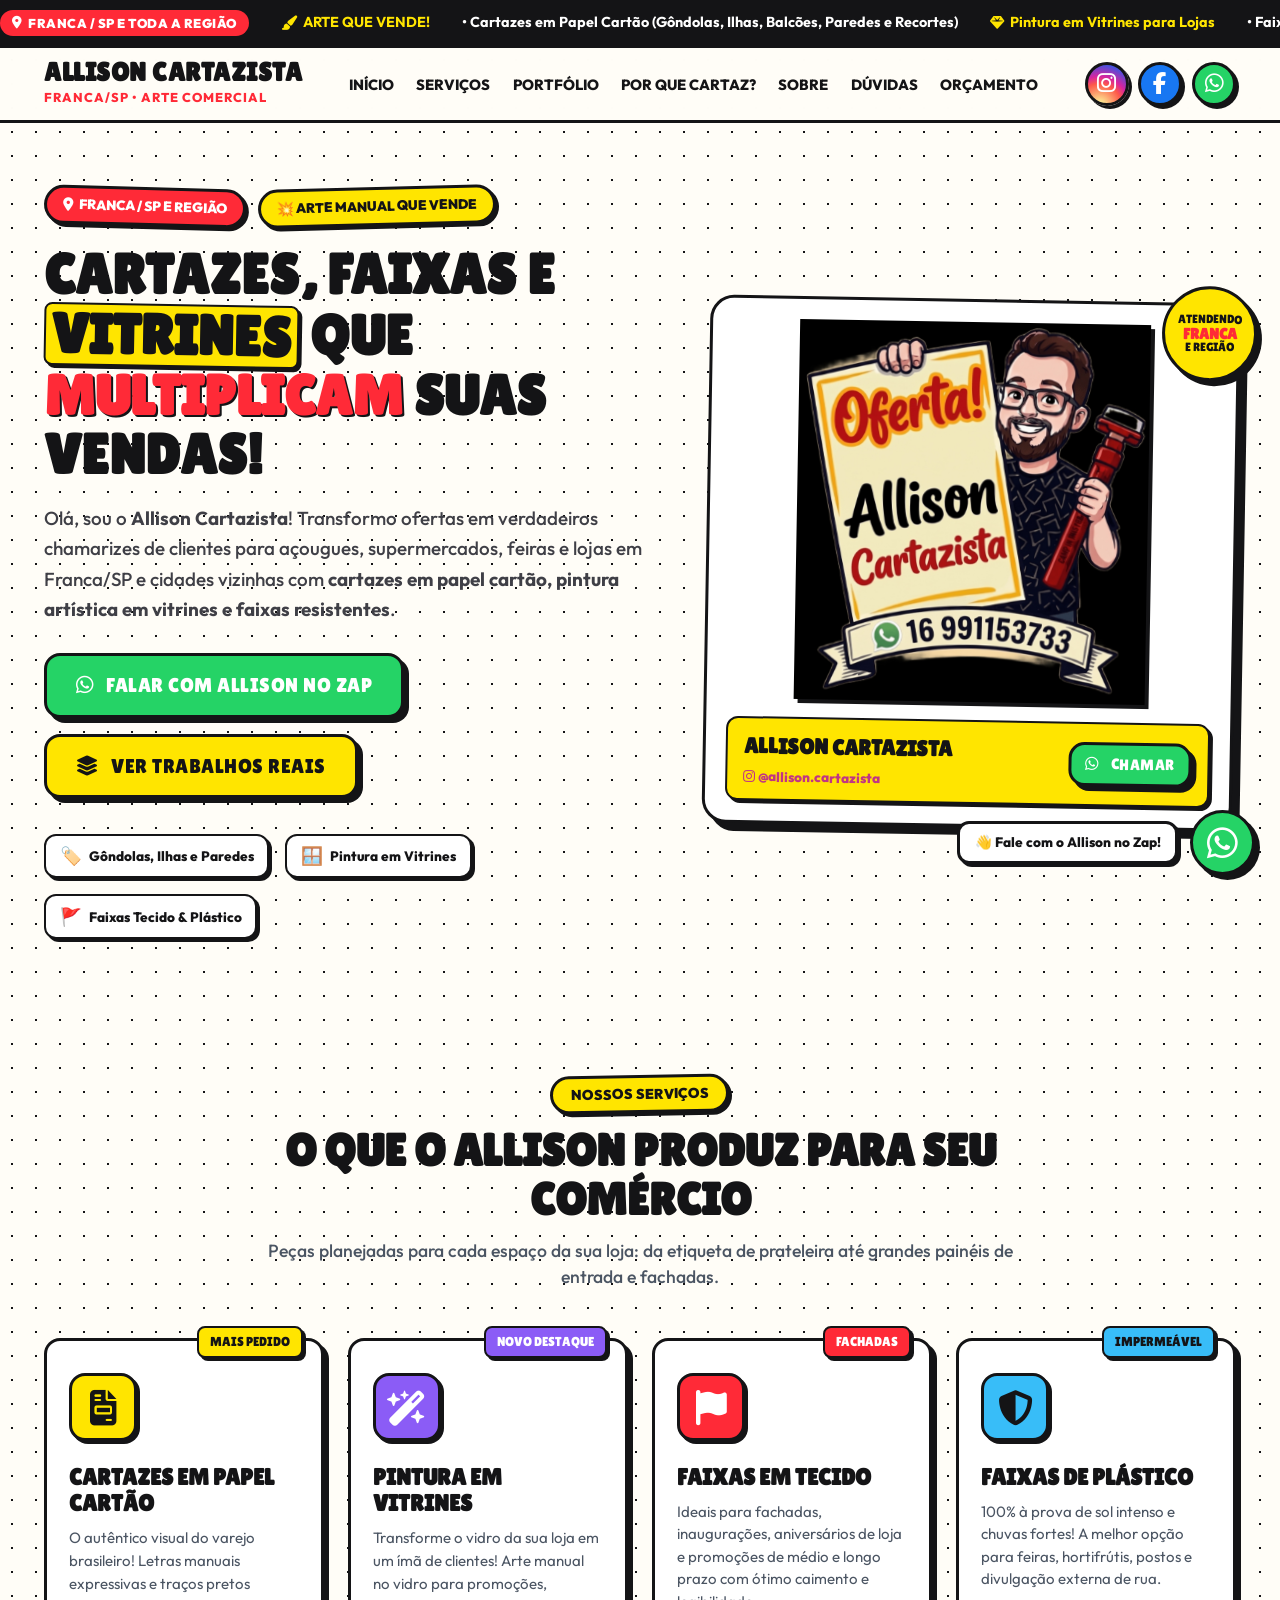
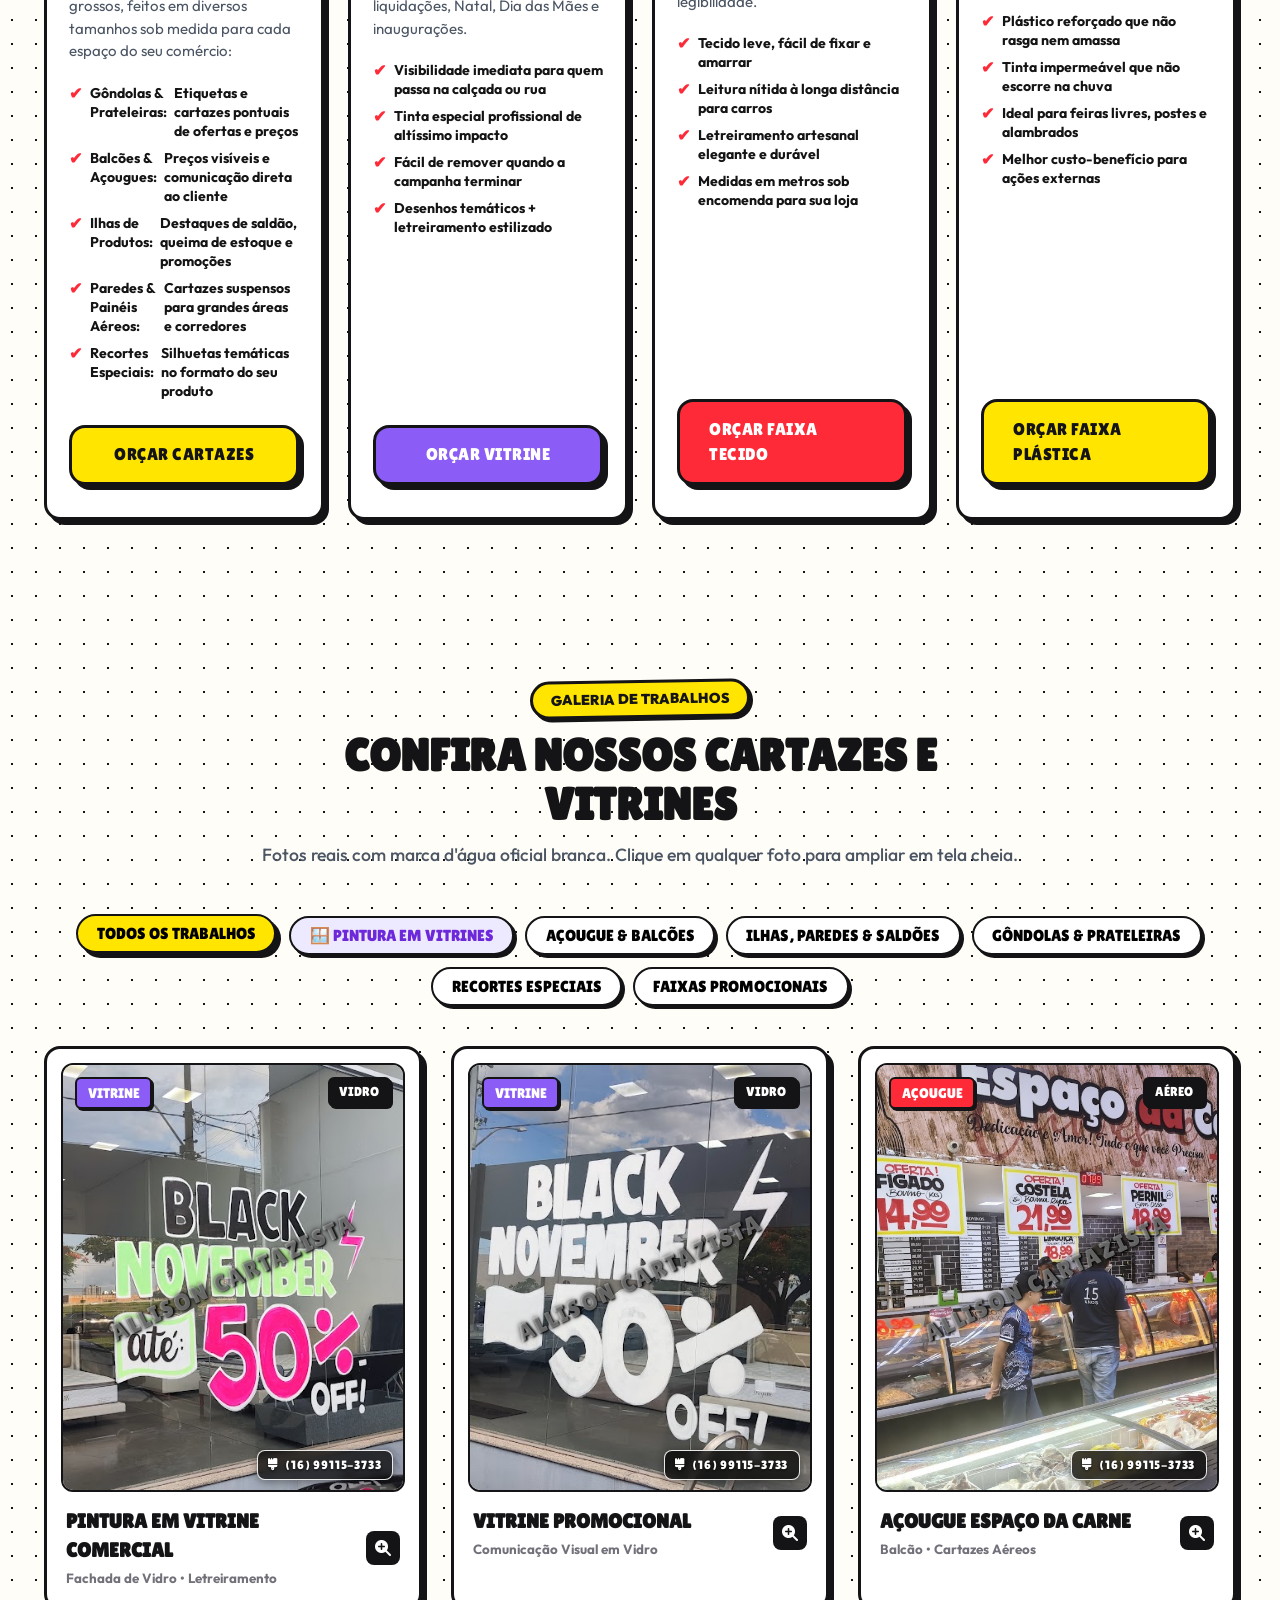
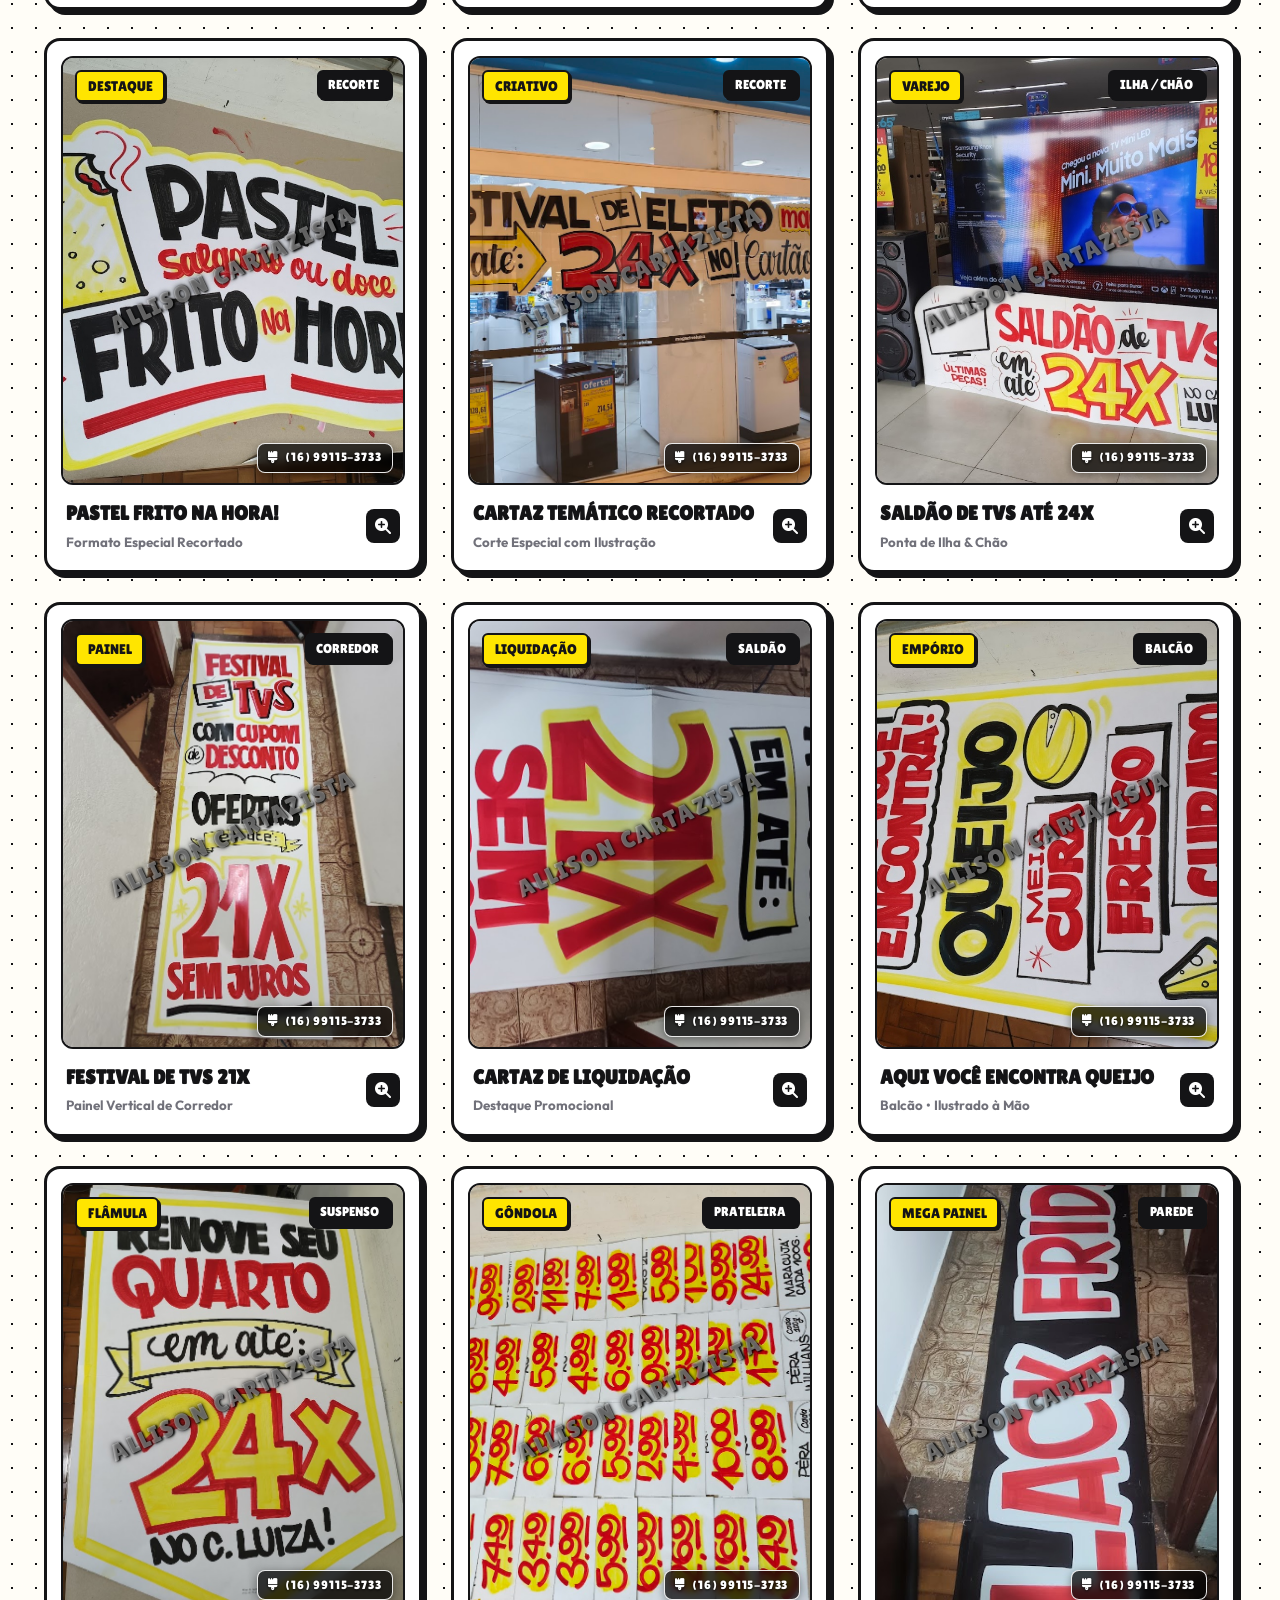
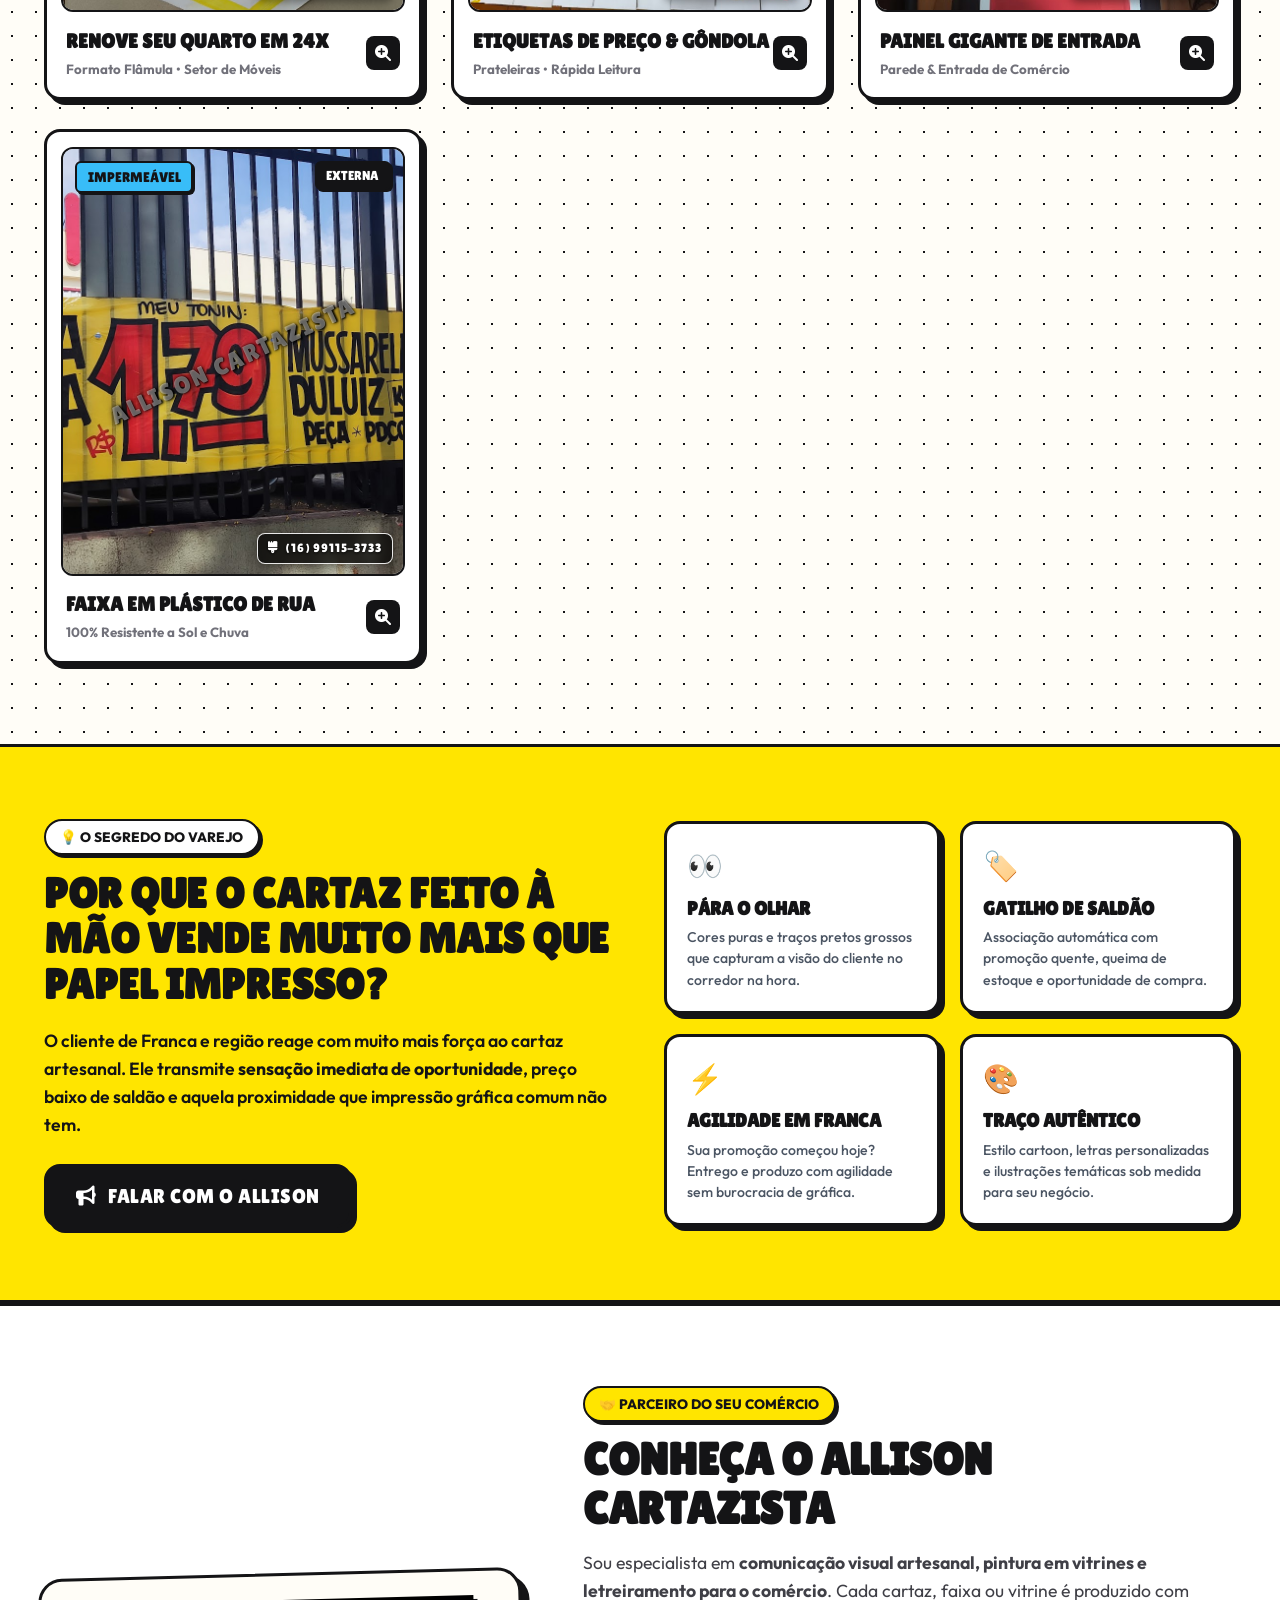
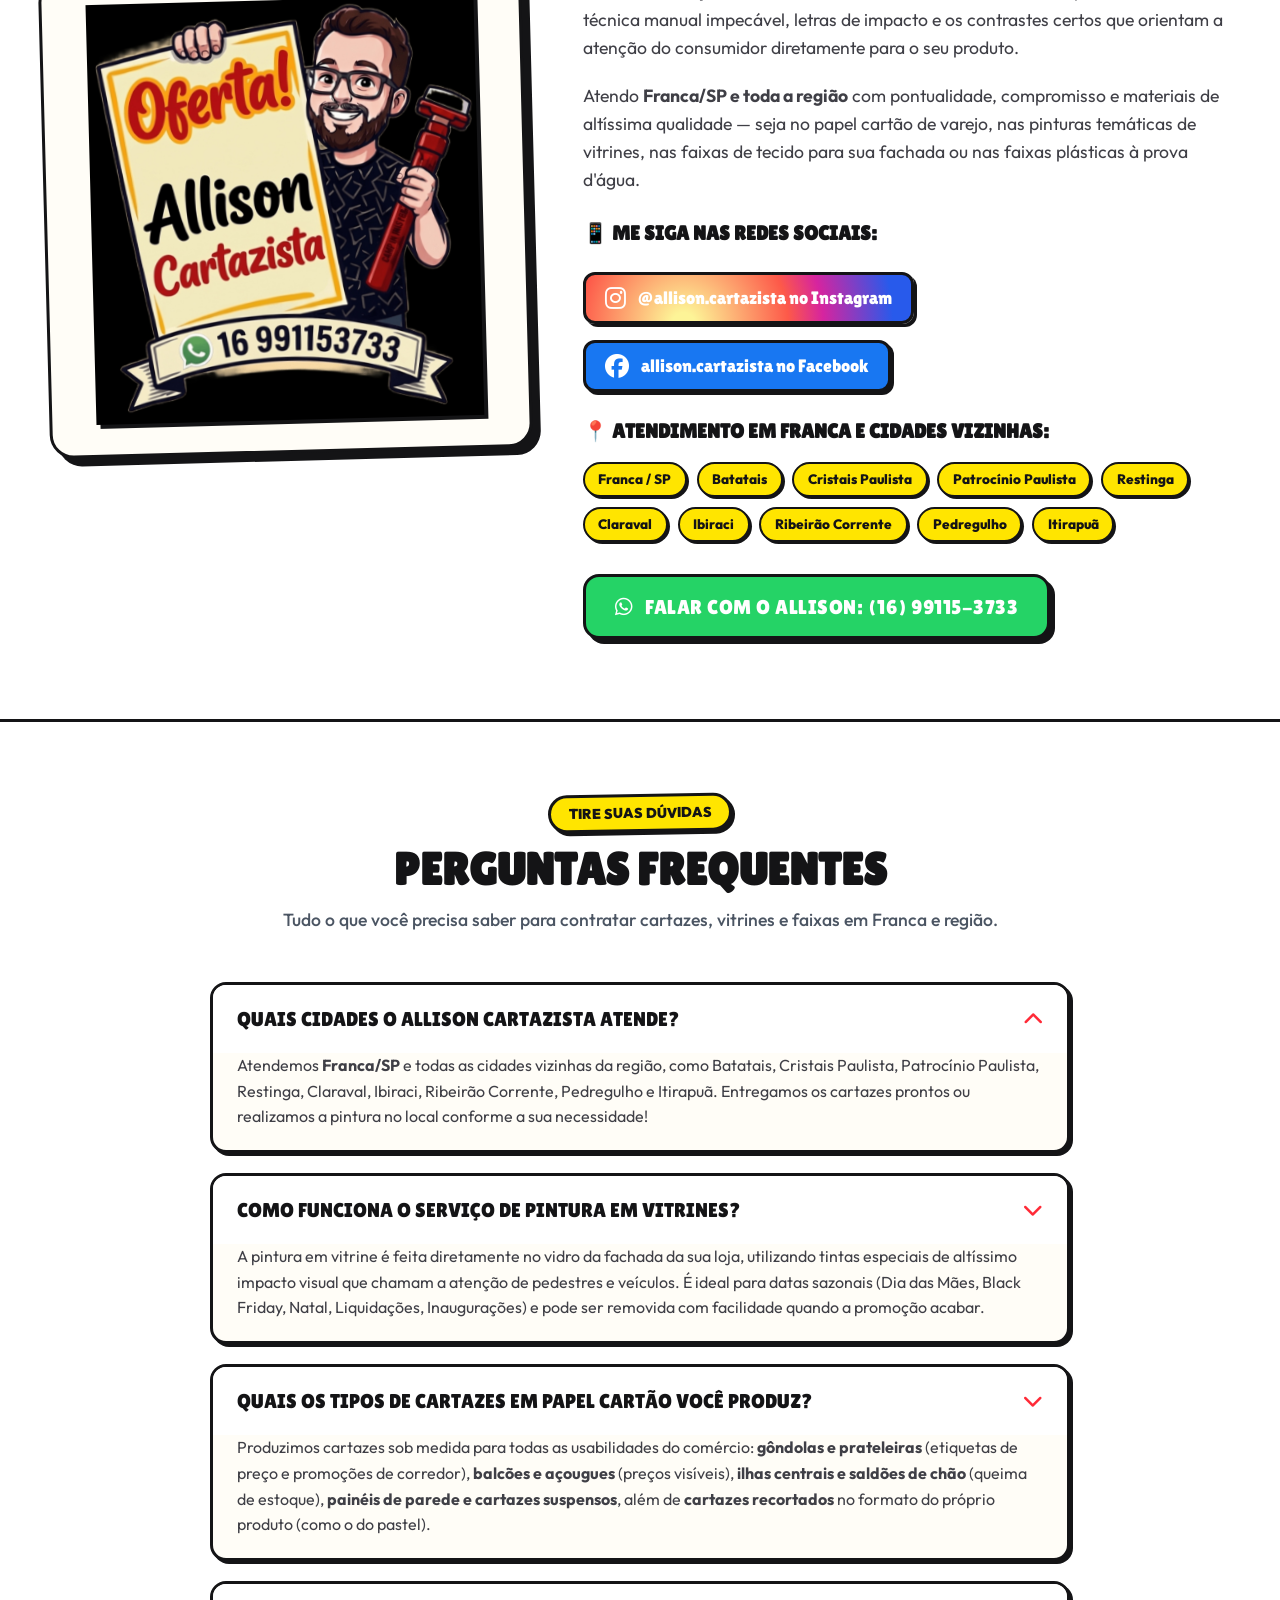
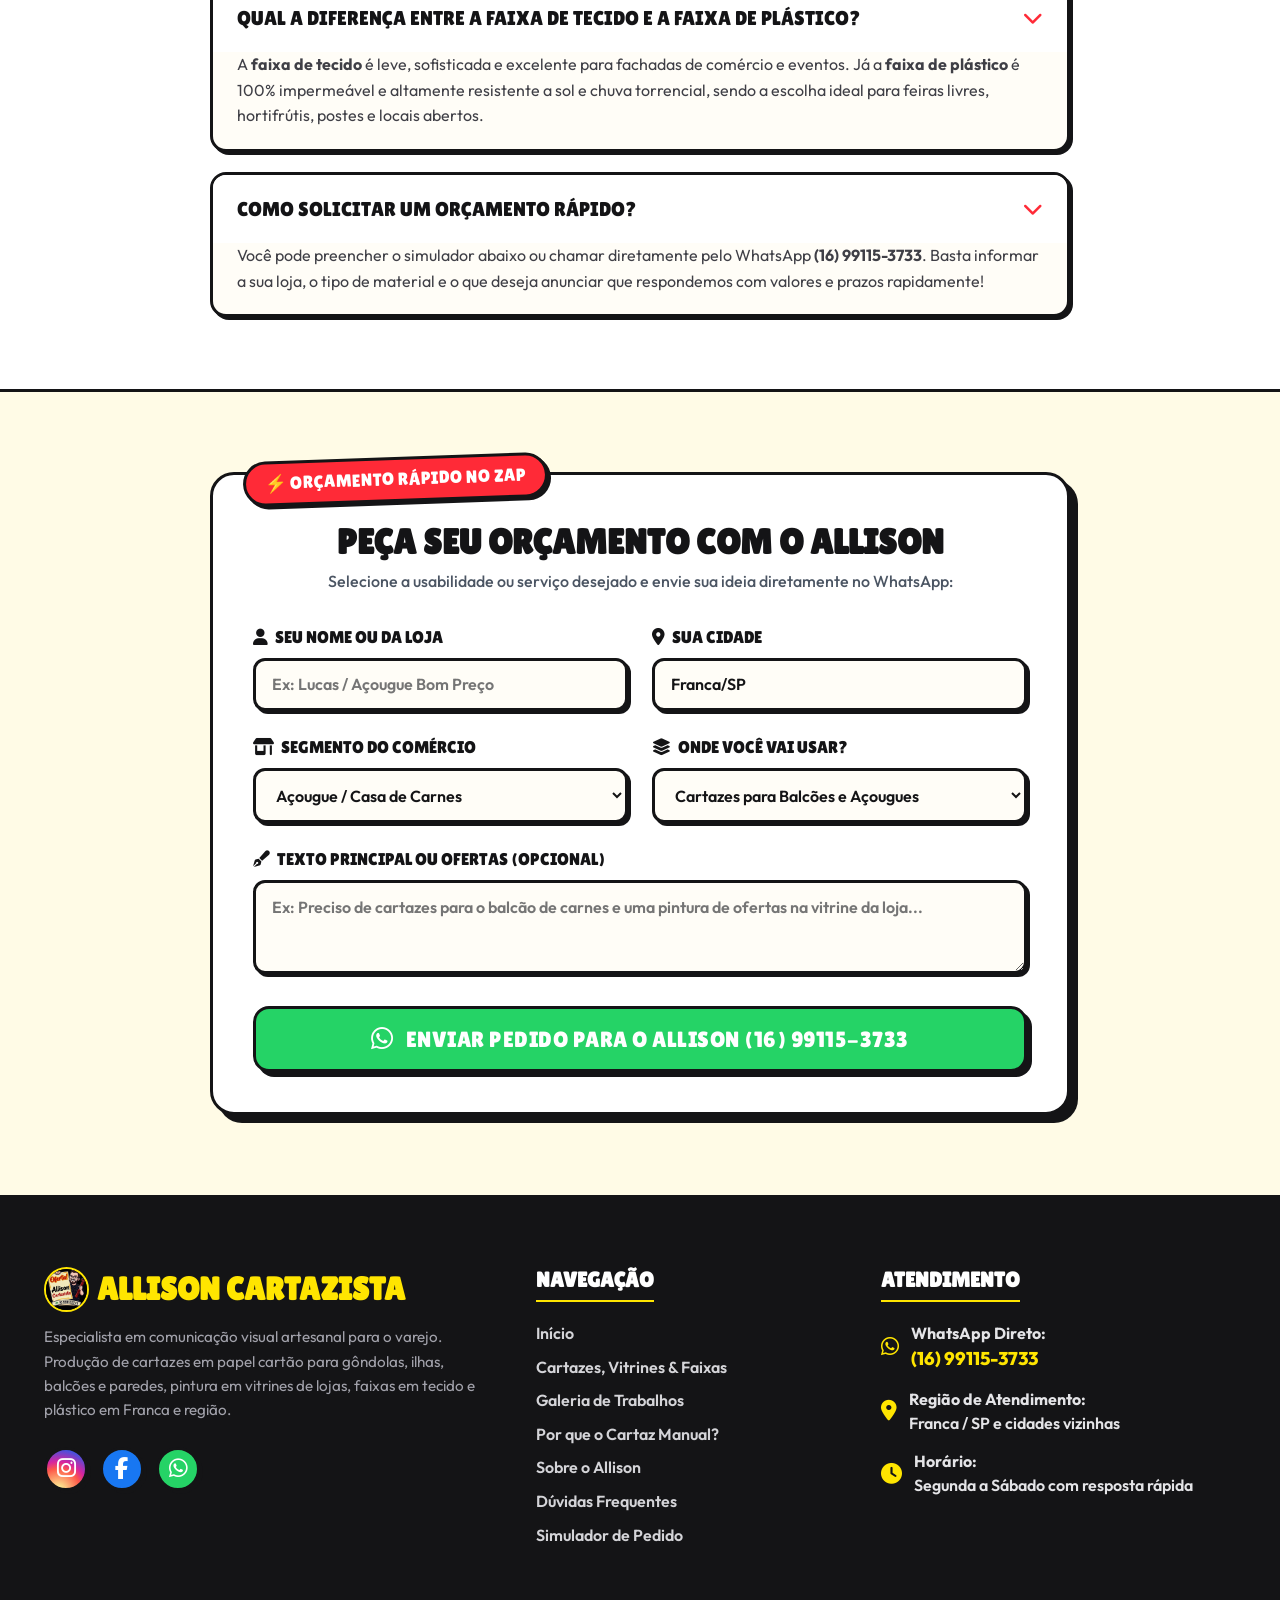
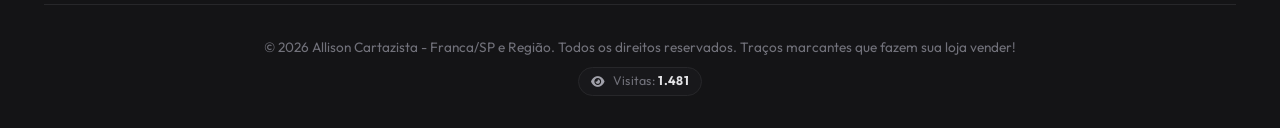
==== index.html @ cc1d3eae "feat: lancamento oficial landing page Allison Cartazista" ====
<!DOCTYPE html>
<html lang="pt-BR">
<head>
  <meta charset="UTF-8">
  <meta name="viewport" content="width=device-width, initial-scale=1.0">
  
  <!-- SEO AVANÇADO PARA GOOGLE (LOCAL BUSINESS FRANCA / SP) -->
  <title>Allison Cartazista Franca SP | Cartazes, Faixas e Pintura em Vitrines</title>
  <meta name="description" content="Cartazista profissional em Franca/SP e região. Cartazes em papel cartão para comércio (gôndolas, ilhas, balcões, paredes), pintura em vitrines de lojas, faixas em tecido e plástico resistente. WhatsApp: (16) 99115-3733.">
  <meta name="keywords" content="cartazista franca sp, cartazista em franca, cartazes para comercio franca, pintura em vitrine franca sp, letreiramento franca, faixas de tecido franca, faixas de plastico franca, cartaz de acougue franca, cartazista supermercado franca, allison cartazista">
  <meta name="author" content="Allison Cartazista">
  <meta name="robots" content="index, follow">
  <meta name="geo.region" content="BR-SP">
  <meta name="geo.placename" content="Franca">
  <meta name="geo.position" content="-20.5386;-47.4008">
  <meta name="ICBM" content="-20.5386, -47.4008">

  <!-- OPEN GRAPH / COMPARTILHAMENTO REDES SOCIAIS & WHATSAPP -->
  <meta property="og:type" content="website">
  <meta property="og:locale" content="pt_BR">
  <meta property="og:site_name" content="Allison Cartazista">
  <meta property="og:title" content="Allison Cartazista Franca SP | Cartazes, Faixas e Vitrines">
  <meta property="og:description" content="Especialista em comunicação visual artesanal para varejo em Franca e região. Cartazes, faixas e pinturas em vitrines que vendem!">
  <meta property="og:image" content="assets/images/logo-allison-cartazista.png">
  <meta property="og:url" content="https://allisoncartazista.com.br">

  <!-- TWITTER CARDS -->
  <meta name="twitter:card" content="summary_large_image">
  <meta name="twitter:title" content="Allison Cartazista Franca SP | Arte Comercial que Vende">
  <meta name="twitter:description" content="Cartazes de varejo, faixas promocionais e pintura em vitrines em Franca e região.">
  <meta name="twitter:image" content="assets/images/logo-allison-cartazista.png">

  <!-- DADOS ESTRUTURADOS SCHEMA.ORG (JSON-LD) PARA O GOOGLE -->
  <script type="application/ld+json">
  {
    "@context": "https://schema.org",
    "@type": "LocalBusiness",
    "name": "Allison Cartazista",
    "image": "assets/images/logo-allison-cartazista.png",
    "@id": "https://allisoncartazista.com.br",
    "url": "https://allisoncartazista.com.br",
    "telephone": "+5516991153733",
    "priceRange": "$$",
    "address": {
      "@type": "PostalAddress",
      "addressLocality": "Franca",
      "addressRegion": "SP",
      "addressCountry": "BR"
    },
    "geo": {
      "@type": "GeoCoordinates",
      "latitude": -20.5386,
      "longitude": -47.4008
    },
    "openingHoursSpecification": {
      "@type": "OpeningHoursSpecification",
      "dayOfWeek": [
        "Monday",
        "Tuesday",
        "Wednesday",
        "Thursday",
        "Friday",
        "Saturday"
      ],
      "opens": "07:30",
      "closes": "19:00"
    },
    "sameAs": [
      "https://www.instagram.com/allison.cartazista/",
      "https://www.facebook.com/allison.cartazista/"
    ],
    "areaServed": [
      "Franca",
      "Batatais",
      "Cristais Paulista",
      "Patrocínio Paulista",
      "Restinga",
      "Claraval",
      "Ibiraci",
      "Ribeirão Corrente",
      "Pedregulho",
      "Itirapuã"
    ],
    "hasOfferCatalog": {
      "@type": "OfferCatalog",
      "name": "Serviços de Comunicação Visual",
      "itemListElement": [
        {
          "@type": "Offer",
          "itemOffered": {
            "@type": "Service",
            "name": "Cartazes em Papel Cartão de Varejo"
          }
        },
        {
          "@type": "Offer",
          "itemOffered": {
            "@type": "Service",
            "name": "Pintura e Letreiramento em Vitrines"
          }
        },
        {
          "@type": "Offer",
          "itemOffered": {
            "@type": "Service",
            "name": "Faixas em Tecido para Fachadas"
          }
        },
        {
          "@type": "Offer",
          "itemOffered": {
            "@type": "Service",
            "name": "Faixas em Plástico Impermeáveis"
          }
        }
      ]
    }
  }
  </script>

  <!-- Fontes Google -->
  <link rel="preconnect" href="https://fonts.googleapis.com">
  <link rel="preconnect" href="https://fonts.gstatic.com" crossorigin>
  <link href="https://fonts.googleapis.com/css2?family=Bangers&family=Lilita+One&family=Outfit:wght@400;500;600;700;800;900&display=swap" rel="stylesheet">
  
  <!-- Ícones FontAwesome -->
  <link rel="stylesheet" href="https://cdnjs.cloudflare.com/ajax/libs/font-awesome/6.5.1/css/all.min.css">
  
  <!-- CSS Personalizado -->
  <link rel="stylesheet" href="css/style.css">
</head>
<body>

  <!-- BARRA DE ANÚNCIO DO TOPO (TEXTO MARQUEE CORRENDO LENTAMENTE EM LOOP INFINITO) -->
  <div class="top-bar">
    <div class="marquee-track">
      <!-- BLOCO 1 -->
      <div class="marquee-item">
        <span class="top-badge-location"><i class="fa-solid fa-location-dot"></i> FRANCA / SP E TODA A REGIÃO</span>
        <span class="top-highlight"><i class="fa-solid fa-paintbrush"></i> ARTE QUE VENDE!</span>
        <span>• Cartazes em Papel Cartão (Gôndolas, Ilhas, Balcões, Paredes e Recortes)</span>
        <span class="top-highlight"><i class="fa-solid fa-gem"></i> Pintura em Vitrines para Lojas</span>
        <span>• Faixas em Tecido para Fachadas</span>
        <span>• Faixas Plásticas 100% Impermeáveis</span>
        <span class="top-highlight"><i class="fa-solid fa-truck-fast"></i> Atendimento Rápido no seu Comércio</span>
        <span>• Fale direto com o Allison: <strong>(16) 99115-3733</strong></span>
      </div>
      <!-- BLOCO 2 (DUPLICADO PARA CONTINUIDADE SEM EMENDAS) -->
      <div class="marquee-item" aria-hidden="true">
        <span class="top-badge-location"><i class="fa-solid fa-location-dot"></i> FRANCA / SP E TODA A REGIÃO</span>
        <span class="top-highlight"><i class="fa-solid fa-paintbrush"></i> ARTE QUE VENDE!</span>
        <span>• Cartazes em Papel Cartão (Gôndolas, Ilhas, Balcões, Paredes e Recortes)</span>
        <span class="top-highlight"><i class="fa-solid fa-gem"></i> Pintura em Vitrines para Lojas</span>
        <span>• Faixas em Tecido para Fachadas</span>
        <span>• Faixas Plásticas 100% Impermeáveis</span>
        <span class="top-highlight"><i class="fa-solid fa-truck-fast"></i> Atendimento Rápido no seu Comércio</span>
        <span>• Fale direto com o Allison: <strong>(16) 99115-3733</strong></span>
      </div>
    </div>
  </div>

  <!-- CABEÇALHO / NAVBAR (SOMENTE O ESCRITO ELEGANTE SEM A LOGO) -->
  <header>
    <div class="container navbar">
      <!-- ESCRITO ALLISON CARTAZISTA FRANCA/SP ARTE COMERCIAL -->
      <a href="#" class="logo-brand">
        <div class="logo-text-group">
          <h1>ALLISON CARTAZISTA</h1>
          <p>Franca/SP • Arte Comercial</p>
        </div>
      </a>

      <!-- MENU DE NAVEGAÇÃO -->
      <ul class="nav-links">
        <li><a href="#inicio" class="nav-link">Início</a></li>
        <li><a href="#servicos" class="nav-link">Serviços</a></li>
        <li><a href="#portfolio" class="nav-link">Portfólio</a></li>
        <li><a href="#diferenciais" class="nav-link">Por que Cartaz?</a></li>
        <li><a href="#sobre" class="nav-link">Sobre</a></li>
        <li><a href="#faq" class="nav-link">Dúvidas</a></li>
        <li><a href="#orcamento" class="nav-link">Orçamento</a></li>
      </ul>

      <!-- GRUPO DE BOTÕES CTA & REDES SOCIAIS NO HEADER -->
      <div class="nav-cta-group">
        <!-- LINK INSTAGRAM -->
        <a href="https://www.instagram.com/allison.cartazista/" target="_blank" class="social-icon-btn btn-insta" title="Instagram @allison.cartazista" aria-label="Instagram Allison Cartazista">
          <i class="fa-brands fa-instagram"></i>
        </a>
        <!-- LINK FACEBOOK -->
        <a href="https://www.facebook.com/allison.cartazista/" target="_blank" class="social-icon-btn btn-face" title="Facebook allison.cartazista" aria-label="Facebook Allison Cartazista">
          <i class="fa-brands fa-facebook-f"></i>
        </a>
        <!-- LINK WHATSAPP DIRETO -->
        <a href="https://wa.me/5516991153733?text=Ol%C3%A1%20Allison!%20Vim%20pelo%20site%20e%20gostaria%20de%20um%20or%C3%A7amento%20de%20cartazes/vitrines%20para%20meu%20com%C3%A9rcio%20em%20Franca/regi%C3%A3o." target="_blank" class="social-icon-btn btn-zap" title="WhatsApp: (16) 99115-3733" aria-label="WhatsApp Allison Cartazista">
          <i class="fa-brands fa-whatsapp"></i>
        </a>
      </div>

      <button class="mobile-menu-btn" id="mobileMenuBtn" aria-label="Abrir Menu">
        <i class="fa-solid fa-bars"></i>
      </button>
    </div>

    <!-- MENU MOBILE DRAWER -->
    <div id="mobileNavDrawer" style="display: none; flex-direction: column; gap: 1rem; padding: 1.5rem; background: #fff; border-top: var(--border-thick);">
      <a href="#inicio" class="nav-link">Início</a>
      <a href="#servicos" class="nav-link">Serviços</a>
      <a href="#portfolio" class="nav-link">Portfólio de Trabalhos</a>
      <a href="#diferenciais" class="nav-link">Por que Cartaz?</a>
      <a href="#sobre" class="nav-link">Sobre o Allison</a>
      <a href="#faq" class="nav-link">Dúvidas Frequentes</a>
      <a href="#orcamento" class="nav-link">Orçamento Rápido</a>
      <div style="display: flex; gap: 1rem; align-items: center; margin-top: 0.5rem;">
        <a href="https://www.instagram.com/allison.cartazista/" target="_blank" class="social-icon-btn btn-insta" aria-label="Instagram"><i class="fa-brands fa-instagram"></i></a>
        <a href="https://www.facebook.com/allison.cartazista/" target="_blank" class="social-icon-btn btn-face" aria-label="Facebook"><i class="fa-brands fa-facebook-f"></i></a>
        <a href="https://wa.me/5516991153733" target="_blank" class="cartoon-btn btn-green" style="flex: 1; font-size: 1rem; padding: 0.6rem;">
          <i class="fa-brands fa-whatsapp"></i> Chamar no Zap
        </a>
      </div>
    </div>
  </header>

  <!-- SEÇÃO HERO (DESTAQUE PRINCIPAL) -->
  <section class="hero-section" id="inicio">
    <div class="container hero-grid">
      
      <!-- LADO ESQUERDO: TEXTOS E CHAMADAS -->
      <div class="hero-content">
        <div class="hero-tag-row">
          <div class="hero-tag-city">
            <i class="fa-solid fa-location-dot"></i> FRANCA / SP E REGIÃO
          </div>
          <div class="hero-tag">
            <span>💥 ARTE MANUAL QUE VENDE</span>
          </div>
        </div>

        <h2 class="hero-title">
          Cartazes, Faixas e <span class="highlight-yellow">Vitrines</span> que <span class="highlight-red">multiplicam</span> suas vendas!
        </h2>

        <p class="hero-subtitle">
          Olá, sou o <strong>Allison Cartazista</strong>! Transformo ofertas em verdadeiros chamarizes de clientes para açougues, supermercados, feiras e lojas em Franca/SP e cidades vizinhas com <strong>cartazes em papel cartão, pintura artística em vitrines e faixas resistentes</strong>.
        </p>

        <div class="hero-actions">
          <a href="https://wa.me/5516991153733?text=Ol%C3%A1%20Allison!%20Quero%20fazer%20um%20or%C3%A7amento%20de%20cartazes/vitrines%20para%20minha%20loja%20aqui%20em%20Franca/regi%C3%A3o." target="_blank" class="cartoon-btn btn-green">
            <i class="fa-brands fa-whatsapp"></i> Falar com Allison no Zap
          </a>
          <a href="#portfolio" class="cartoon-btn btn-yellow">
            <i class="fa-solid fa-layer-group"></i> Ver Trabalhos Reais
          </a>
        </div>

        <!-- DESTAQUES RÁPIDOS -->
        <div class="hero-features">
          <div class="feature-pill">
            <span class="icon">🏷️</span> Gôndolas, Ilhas e Paredes
          </div>
          <div class="feature-pill">
            <span class="icon">🪟</span> Pintura em Vitrines
          </div>
          <div class="feature-pill">
            <span class="icon">🚩</span> Faixas Tecido & Plástico
          </div>
        </div>
      </div>

      <!-- LADO DIREITO: CARD DE DESTAQUE COM A LOGO / MASCOTE DO ALLISON -->
      <div class="hero-card-stack">
        <div class="hero-logo-box">
          <div class="floating-sticker-star">
            <span style="font-size: 0.75rem;">ATENDENDO</span>
            <span class="city">FRANCA</span>
            <span style="font-size: 0.75rem;">E REGIÃO</span>
          </div>

          <img src="assets/images/logo-allison-cartazista.png" alt="Allison Cartazista Logo e Mascote Oficial" class="hero-logo-img">

          <div class="hero-logo-caption">
            <div>
              <h3>Allison Cartazista</h3>
              <div class="hero-social-strip" style="margin-top: 0.2rem;">
                <a href="https://www.instagram.com/allison.cartazista/" target="_blank" style="color: #c13584; font-weight: 800; font-size: 0.85rem; text-decoration: none;">
                  <i class="fa-brands fa-instagram"></i> @allison.cartazista
                </a>
              </div>
            </div>
            <a href="https://wa.me/5516991153733?text=Ol%C3%A1%20Allison!%20Vi%20seu%20mascote%20e%20site,%20gostaria%20de%20um%20or%C3%A7amento." target="_blank" class="cartoon-btn btn-green" style="padding: 0.45rem 0.85rem; font-size: 0.95rem;">
              <i class="fa-brands fa-whatsapp"></i> Chamar
            </a>
          </div>
        </div>
      </div>

    </div>
  </section>

  <!-- SEÇÃO DE SERVIÇOS (COM DESTAQUE EM USABILIDADES DOS CARTAZES) -->
  <section class="services-section" id="servicos">
    <div class="container">
      <div class="section-header">
        <div class="section-tag">NOSSOS SERVIÇOS</div>
        <h2 class="section-title">O que o Allison Produz para seu Comércio</h2>
        <p class="section-subtitle">Peças planejadas para cada espaço da sua loja: da etiqueta de prateleira até grandes painéis de entrada e fachadas.</p>
      </div>

      <div class="services-grid-4">
        
        <!-- CARD 1: CARTAZES EM PAPEL CARTÃO (FOCO EM USABILIDADES E DIVERSOS TAMANHOS) -->
        <div class="service-card">
          <div class="service-badge-top badge-card">Mais Pedido</div>
          <div>
            <div class="service-icon-box icon-yellow">
              <i class="fa-solid fa-file-invoice"></i>
            </div>
            <h3>Cartazes em Papel Cartão</h3>
            <p>O autêntico visual do varejo brasileiro! Letras manuais expressivas e traços pretos grossos, feitos em diversos tamanhos sob medida para cada espaço do seu comércio:</p>
            <ul class="service-list">
              <li><span class="bullet">✔</span> <strong>Gôndolas & Prateleiras:</strong> Etiquetas e cartazes pontuais de ofertas e preços</li>
              <li><span class="bullet">✔</span> <strong>Balcões & Açougues:</strong> Preços visíveis e comunicação direta ao cliente</li>
              <li><span class="bullet">✔</span> <strong>Ilhas de Produtos:</strong> Destaques de saldão, queima de estoque e promoções</li>
              <li><span class="bullet">✔</span> <strong>Paredes & Painéis Aéreos:</strong> Cartazes suspensos para grandes áreas e corredores</li>
              <li><span class="bullet">✔</span> <strong>Recortes Especiais:</strong> Silhuetas temáticas no formato do seu produto</li>
            </ul>
          </div>
          <a href="https://wa.me/5516991153733?text=Ol%C3%A1%20Allison!%20Gostaria%20de%20or%C3%A7ar%20cartazes%20em%20papel%20cart%C3%A3o%20para%20minha%20loja." target="_blank" class="cartoon-btn btn-yellow" style="width: 100%; font-size: 1.05rem;">
            Orçar Cartazes
          </a>
        </div>

        <!-- CARD 2: PINTURA EM VITRINES (NOVO SERVIÇO DESTAQUE) -->
        <div class="service-card">
          <div class="service-badge-top badge-vitrine">Novo Destaque</div>
          <div>
            <div class="service-icon-box icon-purple">
              <i class="fa-solid fa-wand-magic-sparkles"></i>
            </div>
            <h3>Pintura em Vitrines</h3>
            <p>Transforme o vidro da sua loja em um ímã de clientes! Arte manual no vidro para promoções, liquidações, Natal, Dia das Mães e inaugurações.</p>
            <ul class="service-list">
              <li><span class="bullet">✔</span> Visibilidade imediata para quem passa na calçada ou rua</li>
              <li><span class="bullet">✔</span> Tinta especial profissional de altíssimo impacto</li>
              <li><span class="bullet">✔</span> Fácil de remover quando a campanha terminar</li>
              <li><span class="bullet">✔</span> Desenhos temáticos + letreiramento estilizado</li>
            </ul>
          </div>
          <a href="https://wa.me/5516991153733?text=Ol%C3%A1%20Allison!%20Gostaria%20de%20or%C3%A7ar%20uma%20pintura%20na%20vitrine%20da%20minha%20loja." target="_blank" class="cartoon-btn btn-purple" style="width: 100%; font-size: 1.05rem;">
            Orçar Vitrine
          </a>
        </div>

        <!-- CARD 3: FAIXAS DE TECIDO -->
        <div class="service-card">
          <div class="service-badge-top badge-fabric">Fachadas</div>
          <div>
            <div class="service-icon-box icon-red">
              <i class="fa-solid fa-flag"></i>
            </div>
            <h3>Faixas em Tecido</h3>
            <p>Ideais para fachadas, inaugurações, aniversários de loja e promoções de médio e longo prazo com ótimo caimento e legibilidade.</p>
            <ul class="service-list">
              <li><span class="bullet">✔</span> Tecido leve, fácil de fixar e amarrar</li>
              <li><span class="bullet">✔</span> Leitura nítida à longa distância para carros</li>
              <li><span class="bullet">✔</span> Letreiramento artesanal elegante e durável</li>
              <li><span class="bullet">✔</span> Medidas em metros sob encomenda para sua loja</li>
            </ul>
          </div>
          <a href="https://wa.me/5516991153733?text=Ol%C3%A1%20Allison!%20Gostaria%20de%20or%C3%A7ar%20uma%20faixa%20em%20tecido." target="_blank" class="cartoon-btn btn-red" style="width: 100%; font-size: 1.05rem;">
            Orçar Faixa Tecido
          </a>
        </div>

        <!-- CARD 4: FAIXAS EM PLÁSTICO -->
        <div class="service-card">
          <div class="service-badge-top badge-plastic">Impermeável</div>
          <div>
            <div class="service-icon-box icon-blue">
              <i class="fa-solid fa-shield-halved"></i>
            </div>
            <h3>Faixas de Plástico</h3>
            <p>100% à prova de sol intenso e chuvas fortes! A melhor opção para feiras, hortifrútis, postos e divulgação externa de rua.</p>
            <ul class="service-list">
              <li><span class="bullet">✔</span> Plástico reforçado que não rasga nem amassa</li>
              <li><span class="bullet">✔</span> Tinta impermeável que não escorre na chuva</li>
              <li><span class="bullet">✔</span> Ideal para feiras livres, postes e alambrados</li>
              <li><span class="bullet">✔</span> Melhor custo-benefício para ações externas</li>
            </ul>
          </div>
          <a href="https://wa.me/5516991153733?text=Ol%C3%A1%20Allison!%20Gostaria%20de%20or%C3%A7ar%20uma%20faixa%20em%20pl%C3%A1stico." target="_blank" class="cartoon-btn btn-yellow" style="width: 100%; font-size: 1.05rem;">
            Orçar Faixa Plástica
          </a>
        </div>

      </div>
    </div>
  </section>

  <!-- SEÇÃO PORTFÓLIO / FOTOS DE TRABALHOS REAIS COM MARCA D'ÁGUA BRANCA -->
  <section class="portfolio-section" id="portfolio">
    <div class="container">
      <div class="section-header">
        <div class="section-tag">GALERIA DE TRABALHOS</div>
        <h2 class="section-title">Confira Nossos Cartazes e Vitrines</h2>
        <p class="section-subtitle">Fotos reais com marca d'água oficial branca. Clique em qualquer foto para ampliar em tela cheia.</p>
      </div>

      <!-- FILTROS POR USABILIDADE E SERVIÇO -->
      <div class="gallery-filters">
        <button class="filter-btn active" data-filter="all">Todos os Trabalhos</button>
        <button class="filter-btn" data-filter="vitrine" style="background: #ede9fe; color: #6d28d9;">🪟 Pintura em Vitrines</button>
        <button class="filter-btn" data-filter="tamanho-g">Açougue & Balcões</button>
        <button class="filter-btn" data-filter="tamanho-duplo">Ilhas, Paredes & Saldões</button>
        <button class="filter-btn" data-filter="tamanho-m">Gôndolas & Prateleiras</button>
        <button class="filter-btn" data-filter="recorte">Recortes Especiais</button>
        <button class="filter-btn" data-filter="faixa">Faixas Promocionais</button>
      </div>

      <!-- GRID DE CARDS COM AS FOTOS REAIS DO USUÁRIO E MARCA D'ÁGUA BRANCA -->
      <div class="gallery-grid">

        <!-- 1. VITRINE: PINTURA EM VITRINE DE LOJA (NOVA FOTO) -->
        <div class="gallery-card" data-category="vitrine" data-description="Pintura artística promocional em vitrine de loja com letreiramento em vidro de alto contraste e desenhos temáticos.">
          <div class="gallery-thumb-wrap">
            <span class="gallery-tag-float" style="background: var(--purple-vitrine); color: #fff;">Vitrine</span>
            <span class="gallery-size-tag">VIDRO</span>
            <div class="img-watermark-diagonal">ALLISON CARTAZISTA</div>
            <div class="img-watermark"><i class="fa-solid fa-brush"></i> (16) 99115-3733</div>
            <img src="assets/images/Vitrine/IMG_20251111_171413.jpg" alt="Pintura Artística em Vitrine de Loja por Allison Cartazista">
          </div>
          <div class="gallery-info">
            <div>
              <h4>Pintura em Vitrine Comercial</h4>
              <small style="font-weight: 700; color: #71717a;">Fachada de Vidro • Letreiramento</small>
            </div>
            <button class="btn-zoom" title="Ver Ampliado"><i class="fa-solid fa-magnifying-glass-plus"></i></button>
          </div>
        </div>

        <!-- 2. VITRINE 2: DETALHES DE PINTURA EM VIDRO (NOVA FOTO) -->
        <div class="gallery-card" data-category="vitrine" data-description="Letreiramento e acabamento visual em vidro para loja com traços pretos e letras expressivas.">
          <div class="gallery-thumb-wrap">
            <span class="gallery-tag-float" style="background: var(--purple-vitrine); color: #fff;">Vitrine</span>
            <span class="gallery-size-tag">VIDRO</span>
            <div class="img-watermark-diagonal">ALLISON CARTAZISTA</div>
            <div class="img-watermark"><i class="fa-solid fa-brush"></i> (16) 99115-3733</div>
            <img src="assets/images/Vitrine/IMG_20251111_161307.jpg" alt="Letreiramento em Vidro de Vitrine">
          </div>
          <div class="gallery-info">
            <div>
              <h4>Vitrine Promocional</h4>
              <small style="font-weight: 700; color: #71717a;">Comunicação Visual em Vidro</small>
            </div>
            <button class="btn-zoom" title="Ver Ampliado"><i class="fa-solid fa-magnifying-glass-plus"></i></button>
          </div>
        </div>

        <!-- 3. BALCÃO & AÇOUGUE: ESPAÇO DA CARNE -->
        <div class="gallery-card" data-category="tamanho-g" data-description="Cartazes aéreos suspensos para balcão de açougue: ofertas de fígado bovino, costela ripa, pernil sem osso, coxão duro, bisteca e linguiça com visual limpo e preços em destaque.">
          <div class="gallery-thumb-wrap">
            <span class="gallery-tag-float" style="background: var(--red-main); color: #fff;">Açougue</span>
            <span class="gallery-size-tag">AÉREO</span>
            <div class="img-watermark-diagonal">ALLISON CARTAZISTA</div>
            <div class="img-watermark"><i class="fa-solid fa-brush"></i> (16) 99115-3733</div>
            <img src="assets/images/Cartazes/G/cartaz-acougue-carnes.jpg" alt="Cartazes Açougue Espaço da Carne">
          </div>
          <div class="gallery-info">
            <div>
              <h4>Açougue Espaço da Carne</h4>
              <small style="font-weight: 700; color: #71717a;">Balcão • Cartazes Aéreos</small>
            </div>
            <button class="btn-zoom" title="Ver Ampliado"><i class="fa-solid fa-magnifying-glass-plus"></i></button>
          </div>
        </div>

        <!-- 4. RECORTE: PASTEL FRITO NA HORA -->
        <div class="gallery-card" data-category="recorte" data-description="Cartaz temático recortado na silhueta do pastel com mordida, fumaça quente e letras expressivas. Visual cartoon irresistível!">
          <div class="gallery-thumb-wrap">
            <span class="gallery-tag-float" style="background: var(--yellow-main); color: var(--black-ink);">Destaque</span>
            <span class="gallery-size-tag">RECORTE</span>
            <div class="img-watermark-diagonal">ALLISON CARTAZISTA</div>
            <div class="img-watermark"><i class="fa-solid fa-brush"></i> (16) 99115-3733</div>
            <img src="assets/images/Cartazes/RECORTE/cartaz-pastel-recortado.jpg" alt="Cartaz Recortado Pastel Frito na Hora Salgado ou Doce">
          </div>
          <div class="gallery-info">
            <div>
              <h4>Pastel Frito na Hora!</h4>
              <small style="font-weight: 700; color: #71717a;">Formato Especial Recortado</small>
            </div>
            <button class="btn-zoom" title="Ver Ampliado"><i class="fa-solid fa-magnifying-glass-plus"></i></button>
          </div>
        </div>

        <!-- 5. RECORTE 2: NOVO TRABALHO RECORTADO -->
        <div class="gallery-card" data-category="recorte" data-description="Cartaz com silhueta e corte temático especial feito sob medida para atrair atenção imediata.">
          <div class="gallery-thumb-wrap">
            <span class="gallery-tag-float">Criativo</span>
            <span class="gallery-size-tag">RECORTE</span>
            <div class="img-watermark-diagonal">ALLISON CARTAZISTA</div>
            <div class="img-watermark"><i class="fa-solid fa-brush"></i> (16) 99115-3733</div>
            <img src="assets/images/Cartazes/RECORTE/IMG_20260821_185314.jpg" alt="Trabalho de Cartaz Recortado Especial">
          </div>
          <div class="gallery-info">
            <div>
              <h4>Cartaz Temático Recortado</h4>
              <small style="font-weight: 700; color: #71717a;">Corte Especial com Ilustração</small>
            </div>
            <button class="btn-zoom" title="Ver Ampliado"><i class="fa-solid fa-magnifying-glass-plus"></i></button>
          </div>
        </div>

        <!-- 6. ILHA & CHÃO: SALDÃO DE TVS MAGALU -->
        <div class="gallery-card" data-category="tamanho-duplo" data-description="Cartaz de grande porte para saldão de TVs no chão e totens com contraste amarelo, vermelho e preto para alta conversão.">
          <div class="gallery-thumb-wrap">
            <span class="gallery-tag-float">Varejo</span>
            <span class="gallery-size-tag">ILHA / CHÃO</span>
            <div class="img-watermark-diagonal">ALLISON CARTAZISTA</div>
            <div class="img-watermark"><i class="fa-solid fa-brush"></i> (16) 99115-3733</div>
            <img src="assets/images/Cartazes/DUPLO/cartaz-saldao-tv.jpg" alt="Cartaz de chão Saldão de TVs no Cartão Luiza">
          </div>
          <div class="gallery-info">
            <div>
              <h4>Saldão de TVs até 24x</h4>
              <small style="font-weight: 700; color: #71717a;">Ponta de Ilha & Chão</small>
            </div>
            <button class="btn-zoom" title="Ver Ampliado"><i class="fa-solid fa-magnifying-glass-plus"></i></button>
          </div>
        </div>

        <!-- 7. CORREDOR: FESTIVAL DE TVS VERTICAL -->
        <div class="gallery-card" data-category="tamanho-duplo" data-description="Painel vertical de grande extensão para corredor com destaque de cupom e parcelamento 21x sem juros.">
          <div class="gallery-thumb-wrap">
            <span class="gallery-tag-float">Painel</span>
            <span class="gallery-size-tag">CORREDOR</span>
            <div class="img-watermark-diagonal">ALLISON CARTAZISTA</div>
            <div class="img-watermark"><i class="fa-solid fa-brush"></i> (16) 99115-3733</div>
            <img src="assets/images/Cartazes/DUPLO/cartaz-festival-tv.png" alt="Cartaz Festival de TVs com Cupom de Desconto">
          </div>
          <div class="gallery-info">
            <div>
              <h4>Festival de TVs 21x</h4>
              <small style="font-weight: 700; color: #71717a;">Painel Vertical de Corredor</small>
            </div>
            <button class="btn-zoom" title="Ver Ampliado"><i class="fa-solid fa-magnifying-glass-plus"></i></button>
          </div>
        </div>

        <!-- 8. LIQUIDAÇÃO: CARTAZ DUPLO DE OFERTAS -->
        <div class="gallery-card" data-category="tamanho-duplo" data-description="Cartaz para grande queima de preços e liquidação de estoque em loja.">
          <div class="gallery-thumb-wrap">
            <span class="gallery-tag-float">Liquidação</span>
            <span class="gallery-size-tag">SALDÃO</span>
            <div class="img-watermark-diagonal">ALLISON CARTAZISTA</div>
            <div class="img-watermark"><i class="fa-solid fa-brush"></i> (16) 99115-3733</div>
            <img src="assets/images/Cartazes/DUPLO/IMG_20251017_093001.jpg" alt="Cartaz Duplo de Liquidação">
          </div>
          <div class="gallery-info">
            <div>
              <h4>Cartaz de Liquidação</h4>
              <small style="font-weight: 700; color: #71717a;">Destaque Promocional</small>
            </div>
            <button class="btn-zoom" title="Ver Ampliado"><i class="fa-solid fa-magnifying-glass-plus"></i></button>
          </div>
        </div>

        <!-- 9. EMPÓRIO & ALIMENTAÇÃO: AQUI VOCÊ ENCONTRA QUEIJO -->
        <div class="gallery-card" data-category="tamanho-g" data-description="Cartaz para empório e laticínios com ilustrações cartoon de queijo meia cura, queijo fresco e curado, com moldura dupla amarela.">
          <div class="gallery-thumb-wrap">
            <span class="gallery-tag-float">Empório</span>
            <span class="gallery-size-tag">BALCÃO</span>
            <div class="img-watermark-diagonal">ALLISON CARTAZISTA</div>
            <div class="img-watermark"><i class="fa-solid fa-brush"></i> (16) 99115-3733</div>
            <img src="assets/images/Cartazes/GG/cartaz-queijos.jpg" alt="Cartaz Aqui Você Encontra Queijo Meia Cura Fresco e Curado">
          </div>
          <div class="gallery-info">
            <div>
              <h4>Aqui Você Encontra Queijo</h4>
              <small style="font-weight: 700; color: #71717a;">Balcão • Ilustrado à Mão</small>
            </div>
            <button class="btn-zoom" title="Ver Ampliado"><i class="fa-solid fa-magnifying-glass-plus"></i></button>
          </div>
        </div>

        <!-- 10. MÓVEIS: RENOVE SEU QUARTO EM ATÉ 24X -->
        <div class="gallery-card" data-category="tamanho-g" data-description="Cartaz em formato de estandarte/flâmula com fita estilizada e letras 3D amarelas com borda vermelha para setor de móveis.">
          <div class="gallery-thumb-wrap">
            <span class="gallery-tag-float">Flâmula</span>
            <span class="gallery-size-tag">SUSPENSO</span>
            <div class="img-watermark-diagonal">ALLISON CARTAZISTA</div>
            <div class="img-watermark"><i class="fa-solid fa-brush"></i> (16) 99115-3733</div>
            <img src="assets/images/Cartazes/GG/cartaz-renove-quarto.png" alt="Cartaz Renove seu Quarto em até 24x no Cartão Luiza">
          </div>
          <div class="gallery-info">
            <div>
              <h4>Renove seu Quarto em 24x</h4>
              <small style="font-weight: 700; color: #71717a;">Formato Flâmula • Setor de Móveis</small>
            </div>
            <button class="btn-zoom" title="Ver Ampliado"><i class="fa-solid fa-magnifying-glass-plus"></i></button>
          </div>
        </div>

        <!-- 11. GÔNDOLA: ETIQUETAS E CARTAZES PONTUAIS DE PRATELEIRA -->
        <div class="gallery-card" data-category="tamanho-m" data-description="Cartazes e etiquetas pontuais para prateleiras, gôndolas e setores de autosserviço.">
          <div class="gallery-thumb-wrap">
            <span class="gallery-tag-float">Gôndola</span>
            <span class="gallery-size-tag">PRATELEIRA</span>
            <div class="img-watermark-diagonal">ALLISON CARTAZISTA</div>
            <div class="img-watermark"><i class="fa-solid fa-brush"></i> (16) 99115-3733</div>
            <img src="assets/images/Cartazes/PPP/IMG_20260616_161210.jpg" alt="Cartazes de Gôndola e Prateleira">
          </div>
          <div class="gallery-info">
            <div>
              <h4>Etiquetas de Preço & Gôndola</h4>
              <small style="font-weight: 700; color: #71717a;">Prateleiras • Rápida Leitura</small>
            </div>
            <button class="btn-zoom" title="Ver Ampliado"><i class="fa-solid fa-magnifying-glass-plus"></i></button>
          </div>
        </div>

        <!-- 12. PAREDE & ENTRADA: MEGA CARTAZ DE IMPACTO -->
        <div class="gallery-card" data-category="tamanho-duplo" data-description="Mega cartaz para entrada de loja, parede e grandes feirões.">
          <div class="gallery-thumb-wrap">
            <span class="gallery-tag-float">Mega Painel</span>
            <span class="gallery-size-tag">PAREDE</span>
            <div class="img-watermark-diagonal">ALLISON CARTAZISTA</div>
            <div class="img-watermark"><i class="fa-solid fa-brush"></i> (16) 99115-3733</div>
            <img src="assets/images/Cartazes/QUADRUPLO/IMG_20251124_155549.jpg" alt="Cartaz de Parede e Entrada de Loja">
          </div>
          <div class="gallery-info">
            <div>
              <h4>Painel Gigante de Entrada</h4>
              <small style="font-weight: 700; color: #71717a;">Parede & Entrada de Comércio</small>
            </div>
            <button class="btn-zoom" title="Ver Ampliado"><i class="fa-solid fa-magnifying-glass-plus"></i></button>
          </div>
        </div>

        <!-- 13. FAIXA: FAIXA EM PLÁSTICO IMPERMEÁVEL -->
        <div class="gallery-card" data-category="faixa" data-description="Faixa em plástico resistente à água e sol intenso para divulgação externa em feiras, ruas e fachadas.">
          <div class="gallery-thumb-wrap">
            <span class="gallery-tag-float" style="background: #38bdf8; color: var(--black-ink);">Impermeável</span>
            <span class="gallery-size-tag">EXTERNA</span>
            <div class="img-watermark-diagonal">ALLISON CARTAZISTA</div>
            <div class="img-watermark"><i class="fa-solid fa-brush"></i> (16) 99115-3733</div>
            <img src="assets/images/Faixas/PLASTICO/IMG_20250919_093124.jpg" alt="Faixa Plástica Promocional Impermeável">
          </div>
          <div class="gallery-info">
            <div>
              <h4>Faixa em Plástico de Rua</h4>
              <small style="font-weight: 700; color: #71717a;">100% Resistente a Sol e Chuva</small>
            </div>
            <button class="btn-zoom" title="Ver Ampliado"><i class="fa-solid fa-magnifying-glass-plus"></i></button>
          </div>
        </div>

      </div>
    </div>
  </section>

  <!-- SEÇÃO: POR QUE O CARTAZ MANUAL VENDE MAIS? -->
  <section class="why-manual-section" id="diferenciais">
    <div class="container why-grid">
      <div class="why-left">
        <div class="cartoon-badge" style="background: #fff; margin-bottom: 1rem;">
          💡 O SEGREDO DO VAREJO
        </div>
        <h2>Por que o cartaz feito à mão vende muito mais que papel impresso?</h2>
        <p>O cliente de Franca e região reage com muito mais força ao cartaz artesanal. Ele transmite <strong>sensação imediata de oportunidade</strong>, preço baixo de saldão e aquela proximidade que impressão gráfica comum não tem.</p>
        <a href="https://wa.me/5516991153733?text=Ol%C3%A1%20Allison!%20Quero%20destacar%20minha%20loja%20com%20seus%20cartazes." target="_blank" class="cartoon-btn btn-dark">
          <i class="fa-solid fa-bullhorn"></i> Falar com o Allison
        </a>
      </div>

      <div class="why-points">
        <div class="why-point-box">
          <div class="point-icon">👀</div>
          <h4>Pára o Olhar</h4>
          <p>Cores puras e traços pretos grossos que capturam a visão do cliente no corredor na hora.</p>
        </div>

        <div class="why-point-box">
          <div class="point-icon">🏷️</div>
          <h4>Gatilho de Saldão</h4>
          <p>Associação automática com promoção quente, queima de estoque e oportunidade de compra.</p>
        </div>

        <div class="why-point-box">
          <div class="point-icon">⚡</div>
          <h4>Agilidade em Franca</h4>
          <p>Sua promoção começou hoje? Entrego e produzo com agilidade sem burocracia de gráfica.</p>
        </div>

        <div class="why-point-box">
          <div class="point-icon">🎨</div>
          <h4>Traço Autêntico</h4>
          <p>Estilo cartoon, letras personalizadas e ilustrações temáticas sob medida para seu negócio.</p>
        </div>
      </div>
    </div>
  </section>

  <!-- SEÇÃO SOBRE O ALLISON CARTAZISTA & REDES SOCIAIS -->
  <section class="allison-bio-section" id="sobre">
    <div class="container allison-bio-grid">
      <div class="bio-mascot-card">
        <img src="assets/images/logo-allison-cartazista.png" alt="Mascote Allison Cartazista" class="bio-mascot-img">
      </div>

      <div class="bio-content">
        <div class="cartoon-badge" style="margin-bottom: 0.8rem;">
          🤝 PARCEIRO DO SEU COMÉRCIO
        </div>
        <h2>Conheça o Allison Cartazista</h2>
        <p>
          Sou especialista em <strong>comunicação visual artesanal, pintura em vitrines e letreiramento para o comércio</strong>. Cada cartaz, faixa ou vitrine é produzido com técnica manual impecável, letras de impacto e os contrastes certos que orientam a atenção do consumidor diretamente para o seu produto.
        </p>
        <p>
          Atendo <strong>Franca/SP e toda a região</strong> com pontualidade, compromisso e materiais de altíssima qualidade — seja no papel cartão de varejo, nas pinturas temáticas de vitrines, nas faixas de tecido para sua fachada ou nas faixas plásticas à prova d'água.
        </p>

        <!-- LINKS REDES SOCIAIS OFICIAIS -->
        <h4 style="font-family: 'Lilita One', cursive; font-size: 1.25rem; text-transform: uppercase; margin-top: 1.5rem;">
          📱 Me Siga nas Redes Sociais:
        </h4>
        <div class="social-badges-container">
          <a href="https://www.instagram.com/allison.cartazista/" target="_blank" class="social-pill-card insta">
            <i class="fa-brands fa-instagram" style="font-size: 1.5rem;"></i>
            <span>@allison.cartazista no Instagram</span>
          </a>
          <a href="https://www.facebook.com/allison.cartazista/" target="_blank" class="social-pill-card face">
            <i class="fa-brands fa-facebook" style="font-size: 1.5rem;"></i>
            <span>allison.cartazista no Facebook</span>
          </a>
        </div>

        <h4 style="font-family: 'Lilita One', cursive; font-size: 1.25rem; text-transform: uppercase; margin-top: 1.5rem;">
          📍 Atendimento em Franca e Cidades Vizinhas:
        </h4>
        <div class="cities-badge-wrap">
          <span class="city-pill">Franca / SP</span>
          <span class="city-pill">Batatais</span>
          <span class="city-pill">Cristais Paulista</span>
          <span class="city-pill">Patrocínio Paulista</span>
          <span class="city-pill">Restinga</span>
          <span class="city-pill">Claraval</span>
          <span class="city-pill">Ibiraci</span>
          <span class="city-pill">Ribeirão Corrente</span>
          <span class="city-pill">Pedregulho</span>
          <span class="city-pill">Itirapuã</span>
        </div>

        <div style="margin-top: 2rem;">
          <a href="https://wa.me/5516991153733?text=Ol%C3%A1%20Allison!%20Tenho%20um%20com%C3%A9rcio%20na%20regi%C3%A3o%20e%20quero%20fazer%20uma%20parceria." target="_blank" class="cartoon-btn btn-green">
            <i class="fa-brands fa-whatsapp"></i> Falar com o Allison: (16) 99115-3733
          </a>
        </div>
      </div>
    </div>
  </section>

  <!-- SEÇÃO DE DÚVIDAS FREQUENTES (FAQ) - OTIMIZAÇÃO SEO GOOGLE FRANCA SP -->
  <section class="faq-section" id="faq">
    <div class="container">
      <div class="section-header">
        <div class="section-tag">TIRE SUAS DÚVIDAS</div>
        <h2 class="section-title">Perguntas Frequentes</h2>
        <p class="section-subtitle">Tudo o que você precisa saber para contratar cartazes, vitrines e faixas em Franca e região.</p>
      </div>

      <div class="faq-grid">
        
        <div class="faq-card open">
          <div class="faq-question">
            <span>Quais cidades o Allison Cartazista atende?</span>
            <i class="fa-solid fa-chevron-down"></i>
          </div>
          <div class="faq-answer">
            Atendemos <strong>Franca/SP</strong> e todas as cidades vizinhas da região, como Batatais, Cristais Paulista, Patrocínio Paulista, Restinga, Claraval, Ibiraci, Ribeirão Corrente, Pedregulho e Itirapuã. Entregamos os cartazes prontos ou realizamos a pintura no local conforme a sua necessidade!
          </div>
        </div>

        <div class="faq-card">
          <div class="faq-question">
            <span>Como funciona o serviço de Pintura em Vitrines?</span>
            <i class="fa-solid fa-chevron-down"></i>
          </div>
          <div class="faq-answer">
            A pintura em vitrine é feita diretamente no vidro da fachada da sua loja, utilizando tintas especiais de altíssimo impacto visual que chamam a atenção de pedestres e veículos. É ideal para datas sazonais (Dia das Mães, Black Friday, Natal, Liquidações, Inaugurações) e pode ser removida com facilidade quando a promoção acabar.
          </div>
        </div>

        <div class="faq-card">
          <div class="faq-question">
            <span>Quais os tipos de cartazes em papel cartão você produz?</span>
            <i class="fa-solid fa-chevron-down"></i>
          </div>
          <div class="faq-answer">
            Produzimos cartazes sob medida para todas as usabilidades do comércio: <strong>gôndolas e prateleiras</strong> (etiquetas de preço e promoções de corredor), <strong>balcões e açougues</strong> (preços visíveis), <strong>ilhas centrais e saldões de chão</strong> (queima de estoque), <strong>painéis de parede e cartazes suspensos</strong>, além de <strong>cartazes recortados</strong> no formato do próprio produto (como o do pastel).
          </div>
        </div>

        <div class="faq-card">
          <div class="faq-question">
            <span>Qual a diferença entre a Faixa de Tecido e a Faixa de Plástico?</span>
            <i class="fa-solid fa-chevron-down"></i>
          </div>
          <div class="faq-answer">
            A <strong>faixa de tecido</strong> é leve, sofisticada e excelente para fachadas de comércio e eventos. Já a <strong>faixa de plástico</strong> é 100% impermeável e altamente resistente a sol e chuva torrencial, sendo a escolha ideal para feiras livres, hortifrútis, postes e locais abertos.
          </div>
        </div>

        <div class="faq-card">
          <div class="faq-question">
            <span>Como solicitar um orçamento rápido?</span>
            <i class="fa-solid fa-chevron-down"></i>
          </div>
          <div class="faq-answer">
            Você pode preencher o simulador abaixo ou chamar diretamente pelo WhatsApp <strong>(16) 99115-3733</strong>. Basta informar a sua loja, o tipo de material e o que deseja anunciar que respondemos com valores e prazos rapidamente!
          </div>
        </div>

      </div>
    </div>
  </section>

  <!-- SEÇÃO INTERATIVA: SIMULADOR DE PEDIDO / ORÇAMENTO RÁPIDO WHATSAPP -->
  <section class="order-simulator-section" id="orcamento">
    <div class="container">
      <div class="sim-container">
        <div class="sim-badge">
          ⚡ ORÇAMENTO RÁPIDO NO ZAP
        </div>

        <div class="sim-header">
          <h2 class="section-title" style="font-size: 2.2rem; margin-bottom: 0.4rem;">
            Peça seu Orçamento com o Allison
          </h2>
          <p class="section-subtitle" style="font-size: 1rem;">
            Selecione a usabilidade ou serviço desejado e envie sua ideia diretamente no WhatsApp:
          </p>
        </div>

        <form id="orderSimulatorForm">
          <div class="sim-grid">
            
            <div class="sim-field">
              <label for="simName"><i class="fa-solid fa-user"></i> Seu Nome ou da Loja</label>
              <input type="text" id="simName" class="sim-input" placeholder="Ex: Lucas / Açougue Bom Preço" required>
            </div>

            <div class="sim-field">
              <label for="simCity"><i class="fa-solid fa-location-dot"></i> Sua Cidade</label>
              <input type="text" id="simCity" class="sim-input" value="Franca/SP" placeholder="Ex: Franca/SP, Batatais..." required>
            </div>

            <div class="sim-field">
              <label for="simBusiness"><i class="fa-solid fa-shop"></i> Segmento do Comércio</label>
              <select id="simBusiness" class="sim-select">
                <option value="Açougue / Casa de Carnes">Açougue / Casa de Carnes</option>
                <option value="Supermercado / Mercearia">Supermercado / Mercearia</option>
                <option value="Loja de Roupas / Calçados / Vitrine">Loja de Roupas / Calçados / Vitrine</option>
                <option value="Pastelaria / Feira / Lanchonete">Pastelaria / Feira / Lanchonete</option>
                <option value="Móveis / Eletrodomésticos">Móveis / Eletrodomésticos</option>
                <option value="Empório / Queijos / Hortifrúti">Empório / Queijos / Hortifrúti</option>
                <option value="Posto / Oficina / Serviços">Posto / Oficina / Serviços</option>
                <option value="Outro Segmento">Outro Segmento</option>
              </select>
            </div>

            <div class="sim-field">
              <label for="simMaterial"><i class="fa-solid fa-layer-group"></i> Onde você vai usar?</label>
              <select id="simMaterial" class="sim-select">
                <option value="Cartazes para Balcões e Açougues">Cartazes para Balcões e Açougues</option>
                <option value="Cartazes para Ilhas centrais e Saldões">Cartazes para Ilhas centrais e Saldões</option>
                <option value="Cartazes para Gôndolas e Prateleiras">Cartazes para Gôndolas e Prateleiras</option>
                <option value="Grandes Painéis de Parede e Entrada">Grandes Painéis de Parede e Entrada</option>
                <option value="Cartaz Temático Recortado Especial">Cartaz Temático Recortado Especial</option>
                <option value="Pintura em Vitrine de Loja">Pintura em Vitrine de Loja (No Vidro)</option>
                <option value="Faixa em Tecido para Fachada">Faixa em Tecido para Fachada</option>
                <option value="Faixa de Plástico Impermeável">Faixa de Plástico Impermeável</option>
                <option value="Kit Completo Promocional para Loja">Kit Completo Promocional para Loja</option>
              </select>
            </div>

            <div class="sim-field full-width">
              <label for="simDetails"><i class="fa-solid fa-pen-fancy"></i> Texto Principal ou Ofertas (Opcional)</label>
              <textarea id="simDetails" rows="3" class="sim-textarea" placeholder="Ex: Preciso de cartazes para o balcão de carnes e uma pintura de ofertas na vitrine da loja..."></textarea>
            </div>

          </div>

          <div class="sim-btn-wrapper">
            <button type="submit" class="cartoon-btn btn-green">
              <i class="fa-brands fa-whatsapp" style="font-size: 1.6rem;"></i> Enviar Pedido para o Allison (16) 99115-3733
            </button>
          </div>
        </form>

      </div>
    </div>
  </section>

  <!-- RODAPÉ -->
  <footer>
    <div class="container">
      <div class="footer-grid">
        
        <div class="footer-brand">
          <h2>
            <img src="assets/images/logo-allison-cartazista.png" alt="Logo Allison" style="width: 45px; height: 45px; border-radius: 50%; border: 2px solid #FFE500;">
            ALLISON CARTAZISTA
          </h2>
          <p>
            Especialista em comunicação visual artesanal para o varejo. Produção de cartazes em papel cartão para gôndolas, ilhas, balcões e paredes, pintura em vitrines de lojas, faixas em tecido e plástico em Franca e região.
          </p>
          <div class="footer-socials">
            <a href="https://www.instagram.com/allison.cartazista/" target="_blank" class="social-icon-btn btn-insta" title="Instagram @allison.cartazista" aria-label="Instagram">
              <i class="fa-brands fa-instagram"></i>
            </a>
            <a href="https://www.facebook.com/allison.cartazista/" target="_blank" class="social-icon-btn btn-face" title="Facebook allison.cartazista" aria-label="Facebook">
              <i class="fa-brands fa-facebook-f"></i>
            </a>
            <a href="https://wa.me/5516991153733" target="_blank" class="social-icon-btn btn-zap" title="WhatsApp: (16) 99115-3733" aria-label="WhatsApp">
              <i class="fa-brands fa-whatsapp"></i>
            </a>
          </div>
        </div>

        <div class="footer-col">
          <h4>Navegação</h4>
          <ul class="footer-links">
            <li><a href="#inicio">Início</a></li>
            <li><a href="#servicos">Cartazes, Vitrines & Faixas</a></li>
            <li><a href="#portfolio">Galeria de Trabalhos</a></li>
            <li><a href="#diferenciais">Por que o Cartaz Manual?</a></li>
            <li><a href="#sobre">Sobre o Allison</a></li>
            <li><a href="#faq">Dúvidas Frequentes</a></li>
            <li><a href="#orcamento">Simulador de Pedido</a></li>
          </ul>
        </div>

        <div class="footer-col">
          <h4>Atendimento</h4>
          <div class="footer-contact-item">
            <span class="icon"><i class="fa-brands fa-whatsapp"></i></span>
            <div>
              <strong>WhatsApp Direto:</strong><br>
              <a href="https://wa.me/5516991153733" style="color: #FFE500; text-decoration: none; font-size: 1.15rem; font-weight: 800;">
                (16) 99115-3733
              </a>
            </div>
          </div>
          <div class="footer-contact-item">
            <span class="icon"><i class="fa-solid fa-location-dot"></i></span>
            <div>
              <strong>Região de Atendimento:</strong><br>
              Franca / SP e cidades vizinhas
            </div>
          </div>
          <div class="footer-contact-item">
            <span class="icon"><i class="fa-solid fa-clock"></i></span>
            <div>
              <strong>Horário:</strong><br>
              Segunda a Sábado com resposta rápida
            </div>
          </div>
        </div>

      </div>

      <!-- PARTE INFERIOR DO RODAPÉ COM CONTADOR DISCRETO -->
      <div class="footer-bottom">
        <p>© 2026 Allison Cartazista - Franca/SP e Região. Todos os direitos reservados. Traços marcantes que fazem sua loja vender!</p>
        <div class="visitor-counter" id="visitorCounter" title="Contador de visualizações do site">
          <i class="fa-solid fa-eye"></i>
          <span>Visitas: <strong id="visitCount">1.482</strong></span>
        </div>
      </div>
    </div>
  </footer>

  <!-- BOTÃO FLUTUANTE DO WHATSAPP -->
  <div class="floating-whatsapp">
    <div class="whats-bubble">
      👋 Fale com o Allison no Zap!
    </div>
    <a href="https://wa.me/5516991153733?text=Ol%C3%A1%20Allison!%20Vim%20pelo%20site%20e%20gostaria%20de%20um%20or%C3%A7amento." target="_blank" class="whats-circle-btn" aria-label="Falar no WhatsApp com Allison Cartazista">
      <i class="fa-brands fa-whatsapp"></i>
    </a>
  </div>

  <!-- MODAL LIGHTBOX PARA AMPLIAR AS FOTOS COM MARCA D'ÁGUA BRANCA -->
  <div class="modal-overlay" id="imageModal">
    <div class="modal-content">
      <div class="modal-header">
        <h3 id="modalTitle">Detalhes do Trabalho</h3>
        <button class="modal-close-btn" id="closeModalBtn" aria-label="Fechar Modal">&times;</button>
      </div>
      <div class="modal-body">
        <div class="modal-img-container">
          <img id="modalImage" src="" alt="Cartaz Ampliado">
          <div class="modal-watermark-overlay">
            <i class="fa-solid fa-paintbrush"></i> ALLISON CARTAZISTA • (16) 99115-3733 • FRANCA/SP
          </div>
        </div>
        <p class="modal-caption" id="modalDesc"></p>
      </div>
    </div>
  </div>

  <!-- JAVASCRIPT -->
  <script src="js/main.js"></script>
</body>
</html>
---- css/style.css ----
/* ==========================================================================
   ESTILO CARTAZISTA - VISUAL CARTOON RETÔ / NEO-BRUTALIST ELEGANTE
   Allison Cartazista - Franca/SP e Região
   ========================================================================== */

@import url('https://fonts.googleapis.com/css2?family=Bangers&family=Lilita+One&family=Outfit:wght@400;500;600;700;800;900&display=swap');

:root {
  --yellow-main: #FFE500;
  --yellow-light: #FFF566;
  --yellow-dark: #F59E0B;
  --red-main: #FF2A37;
  --red-dark: #D90429;
  --black-ink: #141416;
  --paper-bg: #FFFDF7;
  --card-bg: #FFFFFF;
  --blue-pop: #2563EB;
  --purple-vitrine: #8B5CF6;
  --green-whats: #25D366;
  --green-dark: #128C7E;
  --border-thick: 3.5px solid var(--black-ink);
  --border-medium: 2.5px solid var(--black-ink);
  --shadow-hard: 5px 5px 0px var(--black-ink);
  --shadow-hard-lg: 8px 8px 0px var(--black-ink);
  --shadow-hard-sm: 3px 3px 0px var(--black-ink);
  --radius-cartoon: 16px;
  --radius-sm: 8px;
}

* {
  margin: 0;
  padding: 0;
  box-sizing: border-box;
}

html {
  scroll-behavior: smooth;
  font-size: 16px;
}

body {
  font-family: 'Outfit', sans-serif;
  background-color: var(--paper-bg);
  color: var(--black-ink);
  line-height: 1.5;
  overflow-x: hidden;
  background-image: radial-gradient(var(--black-ink) 0.75px, transparent 0.75px);
  background-size: 24px 24px;
  background-position: 0 0;
}

/* ================= UTILITIES & CARTOON ELEMENTS ================= */
.font-display {
  font-family: 'Lilita One', cursive;
  letter-spacing: 0.5px;
}

.font-impact {
  font-family: 'Bangers', cursive;
  letter-spacing: 1px;
}

.container {
  max-width: 1240px;
  margin: 0 auto;
  padding: 0 1.5rem;
}

.cartoon-box {
  background: var(--card-bg);
  border: var(--border-thick);
  border-radius: var(--radius-cartoon);
  box-shadow: var(--shadow-hard);
  transition: transform 0.2s ease, box-shadow 0.2s ease;
}

.cartoon-box:hover {
  transform: translate(-3px, -3px);
  box-shadow: var(--shadow-hard-lg);
}

.cartoon-badge {
  display: inline-flex;
  align-items: center;
  gap: 0.5rem;
  padding: 0.35rem 0.9rem;
  background: var(--yellow-main);
  border: var(--border-medium);
  border-radius: 999px;
  font-weight: 800;
  font-size: 0.85rem;
  text-transform: uppercase;
  box-shadow: var(--shadow-hard-sm);
}

.badge-location {
  background: #38bdf8;
  color: var(--black-ink);
  border: var(--border-medium);
  border-radius: 999px;
  padding: 0.35rem 0.9rem;
  font-weight: 800;
  font-size: 0.85rem;
  box-shadow: var(--shadow-hard-sm);
  display: inline-flex;
  align-items: center;
  gap: 0.4rem;
}

.cartoon-btn {
  display: inline-flex;
  align-items: center;
  justify-content: center;
  gap: 0.75rem;
  padding: 0.9rem 1.8rem;
  font-family: 'Lilita One', cursive;
  font-size: 1.25rem;
  letter-spacing: 0.5px;
  text-decoration: none;
  border: var(--border-thick);
  border-radius: var(--radius-cartoon);
  box-shadow: var(--shadow-hard);
  cursor: pointer;
  transition: all 0.15s cubic-bezier(0.4, 0, 0.2, 1);
  text-transform: uppercase;
}

.cartoon-btn:hover {
  transform: translate(-3px, -3px);
  box-shadow: var(--shadow-hard-lg);
}

.cartoon-btn:active {
  transform: translate(2px, 2px);
  box-shadow: var(--shadow-hard-sm);
}

.btn-yellow {
  background: var(--yellow-main);
  color: var(--black-ink);
}

.btn-yellow:hover {
  background: var(--yellow-light);
}

.btn-red {
  background: var(--red-main);
  color: #fff;
}

.btn-red:hover {
  background: #ff4550;
}

.btn-purple {
  background: var(--purple-vitrine);
  color: #fff;
}

.btn-purple:hover {
  background: #7c3aed;
}

.btn-green {
  background: var(--green-whats);
  color: #fff;
  border-color: var(--black-ink);
}

.btn-green:hover {
  background: #2fe772;
}

.btn-dark {
  background: var(--black-ink);
  color: #fff;
}

/* ================= TOP ANNOUNCEMENT BAR (MARQUEE INFINITO LENTO) ================= */
.top-bar {
  background: var(--black-ink);
  color: #fff;
  padding: 0.65rem 0;
  font-size: 0.9rem;
  font-weight: 700;
  border-bottom: var(--border-medium);
  overflow: hidden;
  position: relative;
  width: 100%;
}

.marquee-track {
  display: flex;
  width: max-content;
  animation: marqueeScroll 40s linear infinite;
}

.marquee-track:hover {
  animation-play-state: paused;
}

.marquee-item {
  display: inline-flex;
  align-items: center;
  gap: 2rem;
  padding-right: 3rem;
  white-space: nowrap;
}

@keyframes marqueeScroll {
  0% {
    transform: translateX(0%);
  }
  100% {
    transform: translateX(-50%);
  }
}

.top-highlight {
  color: var(--yellow-main);
  display: inline-flex;
  align-items: center;
  gap: 0.4rem;
}

.top-badge-location {
  background: var(--red-main);
  color: #fff;
  padding: 0.2rem 0.75rem;
  border-radius: 999px;
  font-size: 0.8rem;
  font-weight: 900;
  letter-spacing: 0.5px;
  display: inline-flex;
  align-items: center;
  gap: 0.35rem;
}

/* ================= HEADER / NAVBAR ================= */
header {
  position: sticky;
  top: 0;
  z-index: 100;
  background: rgba(255, 253, 247, 0.95);
  backdrop-filter: blur(10px);
  border-bottom: var(--border-thick);
  padding: 0.75rem 0;
}

.navbar {
  display: flex;
  align-items: center;
  justify-content: space-between;
}

/* BRAND HEADER - SOMENTE O ESCRITO ELEGANTE */
.logo-brand {
  display: flex;
  align-items: center;
  text-decoration: none;
  color: var(--black-ink);
  transition: transform 0.15s ease;
}

.logo-brand:hover {
  transform: translateX(2px);
}

.logo-text-group h1 {
  font-family: 'Lilita One', cursive;
  font-size: 1.6rem;
  line-height: 1;
  text-transform: uppercase;
  color: var(--black-ink);
  letter-spacing: 0.5px;
}

.logo-text-group p {
  font-size: 0.8rem;
  font-weight: 800;
  text-transform: uppercase;
  color: var(--red-main);
  letter-spacing: 1px;
  margin-top: 0.15rem;
}

.nav-links {
  display: flex;
  gap: 1.4rem;
  list-style: none;
  align-items: center;
}

.nav-link {
  text-decoration: none;
  color: var(--black-ink);
  font-weight: 800;
  font-size: 0.92rem;
  text-transform: uppercase;
  position: relative;
  transition: color 0.15s;
}

.nav-link:hover {
  color: var(--red-main);
}

.nav-cta-group {
  display: flex;
  align-items: center;
  gap: 0.6rem;
}

/* REDES SOCIAIS NO HEADER (INSTAGRAM & FACEBOOK) */
.social-icon-btn {
  width: 44px;
  height: 44px;
  border: var(--border-thick);
  border-radius: 50%;
  display: flex;
  align-items: center;
  justify-content: center;
  font-size: 1.35rem;
  color: #fff;
  text-decoration: none;
  box-shadow: var(--shadow-hard-sm);
  transition: transform 0.2s cubic-bezier(0.34, 1.56, 0.64, 1), box-shadow 0.2s ease;
}

.social-icon-btn.btn-insta {
  background: radial-gradient(circle at 30% 107%, #fdf497 0%, #fdf497 5%, #fd5949 45%, #d6249f 60%, #285AEB 90%);
}

.social-icon-btn.btn-face {
  background: #1877F2;
}

.social-icon-btn.btn-zap {
  background: var(--green-whats);
}

.social-icon-btn:hover {
  transform: scale(1.12) rotate(6deg);
  box-shadow: var(--shadow-hard);
}

.social-icon-btn:active {
  transform: scale(0.95);
}

.mobile-menu-btn {
  display: none;
  background: var(--yellow-main);
  border: var(--border-thick);
  border-radius: 10px;
  padding: 0.5rem 0.75rem;
  font-size: 1.25rem;
  cursor: pointer;
  box-shadow: var(--shadow-hard-sm);
}

/* ================= HERO SECTION ================= */
.hero-section {
  padding: 4rem 0 3.5rem;
  position: relative;
}

.hero-grid {
  display: grid;
  grid-template-columns: 1.1fr 0.95fr;
  gap: 3rem;
  align-items: center;
}

.hero-content {
  position: relative;
}

.hero-tag-row {
  display: flex;
  flex-wrap: wrap;
  gap: 0.75rem;
  margin-bottom: 1.2rem;
  align-items: center;
}

.hero-tag {
  background: var(--yellow-main);
  display: inline-flex;
  align-items: center;
  gap: 0.5rem;
  font-family: 'Outfit', sans-serif;
  font-weight: 900;
  font-size: 0.85rem;
  padding: 0.4rem 1rem;
  border: var(--border-thick);
  border-radius: 999px;
  box-shadow: var(--shadow-hard-sm);
  transform: rotate(-1.5deg);
}

.hero-tag-city {
  background: var(--red-main);
  color: #fff;
  display: inline-flex;
  align-items: center;
  gap: 0.4rem;
  font-weight: 900;
  font-size: 0.85rem;
  padding: 0.4rem 1rem;
  border: var(--border-thick);
  border-radius: 999px;
  box-shadow: var(--shadow-hard-sm);
  transform: rotate(1.5deg);
}

.hero-title {
  font-family: 'Lilita One', cursive;
  font-size: 3.5rem;
  line-height: 1.05;
  text-transform: uppercase;
  color: var(--black-ink);
  margin-bottom: 1.2rem;
}

.hero-title .highlight-yellow {
  background: var(--yellow-main);
  padding: 0 0.35rem;
  border-radius: 8px;
  display: inline-block;
  box-shadow: 3px 3px 0px var(--black-ink);
  border: var(--border-medium);
  transform: rotate(1deg);
}

.hero-title .highlight-red {
  color: var(--red-main);
  text-shadow: 2px 2px 0px var(--black-ink);
}

.hero-subtitle {
  font-size: 1.18rem;
  color: #3f3f46;
  font-weight: 500;
  margin-bottom: 1.8rem;
  line-height: 1.6;
}

.hero-actions {
  display: flex;
  flex-wrap: wrap;
  gap: 1rem;
  margin-bottom: 2.2rem;
}

.hero-features {
  display: flex;
  gap: 1rem;
  flex-wrap: wrap;
}

.feature-pill {
  display: flex;
  align-items: center;
  gap: 0.45rem;
  background: #fff;
  border: var(--border-medium);
  border-radius: 12px;
  padding: 0.45rem 0.85rem;
  font-size: 0.85rem;
  font-weight: 800;
  box-shadow: var(--shadow-hard-sm);
}

.feature-pill .icon {
  font-size: 1.1rem;
}

/* HERO SHOWCASE CARD */
.hero-card-stack {
  position: relative;
}

.hero-logo-box {
  background: #fff;
  border: var(--border-thick);
  border-radius: 24px;
  padding: 1.25rem;
  box-shadow: var(--shadow-hard-lg);
  transform: rotate(1deg);
  position: relative;
  transition: transform 0.3s ease;
  text-align: center;
}

.hero-logo-box:hover {
  transform: rotate(0deg) scale(1.02);
}

.hero-logo-img {
  width: 100%;
  max-height: 380px;
  object-fit: contain;
  filter: drop-shadow(4px 4px 0px var(--black-ink));
  margin-bottom: 0.75rem;
}

.hero-logo-caption {
  background: var(--yellow-main);
  border: var(--border-medium);
  border-radius: 12px;
  padding: 0.75rem 1rem;
  box-shadow: var(--shadow-hard-sm);
  display: flex;
  align-items: center;
  justify-content: space-between;
}

.hero-logo-caption h3 {
  font-family: 'Lilita One', cursive;
  font-size: 1.35rem;
  text-transform: uppercase;
}

.hero-social-strip {
  display: flex;
  gap: 0.5rem;
}

.floating-sticker-star {
  position: absolute;
  top: -20px;
  right: -20px;
  width: 95px;
  height: 95px;
  background: var(--yellow-main);
  border: var(--border-thick);
  border-radius: 50%;
  display: flex;
  flex-direction: column;
  align-items: center;
  justify-content: center;
  box-shadow: var(--shadow-hard);
  font-family: 'Lilita One', cursive;
  font-size: 0.85rem;
  line-height: 1.05;
  text-align: center;
  animation: floatBounce 3s ease-in-out infinite;
  z-index: 5;
}

.floating-sticker-star .city {
  color: var(--red-main);
  font-size: 0.95rem;
  font-weight: 900;
}

@keyframes floatBounce {
  0%, 100% { transform: translateY(0) rotate(8deg); }
  50% { transform: translateY(-8px) rotate(14deg); }
}

/* ================= SECTION HEADERS ================= */
.section-header {
  text-align: center;
  max-width: 760px;
  margin: 0 auto 3rem;
}

.section-tag {
  background: var(--yellow-main);
  display: inline-block;
  padding: 0.35rem 1.1rem;
  font-size: 0.88rem;
  font-weight: 900;
  text-transform: uppercase;
  border: var(--border-thick);
  border-radius: 999px;
  box-shadow: var(--shadow-hard-sm);
  margin-bottom: 0.8rem;
  transform: rotate(-1deg);
}

.section-title {
  font-family: 'Lilita One', cursive;
  font-size: 2.8rem;
  text-transform: uppercase;
  line-height: 1.1;
  margin-bottom: 0.8rem;
}

.section-subtitle {
  font-size: 1.1rem;
  color: #4b5563;
  font-weight: 500;
}

/* ================= SERVICES SECTION ================= */
.services-section {
  padding: 5rem 0;
  position: relative;
}

.services-grid-4 {
  display: grid;
  grid-template-columns: repeat(4, 1fr);
  gap: 1.5rem;
}

.service-card {
  background: #fff;
  border: var(--border-thick);
  border-radius: var(--radius-cartoon);
  padding: 2rem 1.4rem;
  box-shadow: var(--shadow-hard);
  display: flex;
  flex-direction: column;
  justify-content: space-between;
  position: relative;
  transition: all 0.2s ease;
}

.service-card:hover {
  transform: translateY(-6px);
  box-shadow: var(--shadow-hard-lg);
}

.service-badge-top {
  position: absolute;
  top: -15px;
  right: 18px;
  font-family: 'Lilita One', cursive;
  font-size: 0.82rem;
  padding: 0.25rem 0.7rem;
  border: var(--border-medium);
  border-radius: 8px;
  box-shadow: var(--shadow-hard-sm);
  text-transform: uppercase;
}

.badge-card { background: var(--yellow-main); }
.badge-vitrine { background: var(--purple-vitrine); color: #fff; }
.badge-fabric { background: var(--red-main); color: #fff; }
.badge-plastic { background: #38bdf8; color: var(--black-ink); }

.service-icon-box {
  width: 68px;
  height: 68px;
  border: var(--border-thick);
  border-radius: 16px;
  display: flex;
  align-items: center;
  justify-content: center;
  font-size: 2.2rem;
  margin-bottom: 1.4rem;
  box-shadow: var(--shadow-hard-sm);
}

.icon-yellow { background: var(--yellow-main); }
.icon-purple { background: var(--purple-vitrine); color: #fff; }
.icon-red { background: var(--red-main); color: #fff; }
.icon-blue { background: #38bdf8; }

.service-card h3 {
  font-family: 'Lilita One', cursive;
  font-size: 1.45rem;
  text-transform: uppercase;
  margin-bottom: 0.65rem;
  line-height: 1.15;
}

.service-card p {
  color: #4b5563;
  font-size: 0.94rem;
  line-height: 1.5;
  margin-bottom: 1.3rem;
}

.service-list {
  list-style: none;
  margin-bottom: 1.5rem;
}

.service-list li {
  font-size: 0.88rem;
  font-weight: 700;
  margin-bottom: 0.5rem;
  display: flex;
  align-items: flex-start;
  gap: 0.45rem;
  line-height: 1.35;
}

.service-list li span.bullet {
  color: var(--red-main);
  font-size: 1rem;
  line-height: 1.2;
}

/* ================= SPECIAL BANNER: POR QUE CARTAZ MANUAL? ================= */
.why-manual-section {
  padding: 4.5rem 0;
  background: var(--yellow-main);
  border-top: var(--border-thick);
  border-bottom: var(--border-thick);
  position: relative;
}

.why-grid {
  display: grid;
  grid-template-columns: 1fr 1fr;
  gap: 3rem;
  align-items: center;
}

.why-left h2 {
  font-family: 'Lilita One', cursive;
  font-size: 2.6rem;
  text-transform: uppercase;
  line-height: 1.1;
  margin-bottom: 1.2rem;
}

.why-left p {
  font-size: 1.1rem;
  font-weight: 600;
  margin-bottom: 1.5rem;
  line-height: 1.6;
}

.why-points {
  display: grid;
  grid-template-columns: 1fr 1fr;
  gap: 1.25rem;
}

.why-point-box {
  background: #fff;
  border: var(--border-thick);
  border-radius: var(--radius-cartoon);
  padding: 1.25rem;
  box-shadow: var(--shadow-hard);
}

.why-point-box .point-icon {
  font-size: 1.8rem;
  margin-bottom: 0.4rem;
}

.why-point-box h4 {
  font-family: 'Lilita One', cursive;
  font-size: 1.2rem;
  margin-bottom: 0.3rem;
  text-transform: uppercase;
}

.why-point-box p {
  font-size: 0.88rem;
  color: #4b5563;
  margin-bottom: 0;
  font-weight: 500;
}

/* ================= PORTFOLIO / GALLERY SECTION COM MARCA D'ÁGUA BRANCA ================= */
.portfolio-section {
  padding: 5rem 0;
}

.gallery-filters {
  display: flex;
  justify-content: center;
  gap: 0.7rem;
  flex-wrap: wrap;
  margin-bottom: 2.5rem;
}

.filter-btn {
  padding: 0.5rem 1.15rem;
  font-family: 'Lilita One', cursive;
  font-size: 1rem;
  background: #fff;
  border: var(--border-medium);
  border-radius: 999px;
  cursor: pointer;
  box-shadow: var(--shadow-hard-sm);
  transition: all 0.15s ease;
  text-transform: uppercase;
}

.filter-btn.active, .filter-btn:hover {
  background: var(--yellow-main);
  transform: translate(-2px, -2px);
  box-shadow: var(--shadow-hard);
}

.gallery-grid {
  display: grid;
  grid-template-columns: repeat(3, 1fr);
  gap: 1.8rem;
}

.gallery-card {
  background: #fff;
  border: var(--border-thick);
  border-radius: var(--radius-cartoon);
  padding: 0.9rem;
  box-shadow: var(--shadow-hard);
  transition: all 0.25s ease;
  cursor: pointer;
  position: relative;
  display: flex;
  flex-direction: column;
}

.gallery-card:hover {
  transform: translateY(-6px) rotate(0.5deg);
  box-shadow: var(--shadow-hard-lg);
}

.gallery-thumb-wrap {
  border-radius: 12px;
  overflow: hidden;
  border: var(--border-medium);
  aspect-ratio: 4/5;
  background: #f1f1f1;
  position: relative;
}

.gallery-thumb-wrap img {
  width: 100%;
  height: 100%;
  object-fit: cover;
  transition: transform 0.4s ease;
  user-select: none;
  -webkit-user-drag: none;
}

.gallery-card:hover .gallery-thumb-wrap img {
  transform: scale(1.05);
}

/* MARCA D'ÁGUA EM COR BRANCA */
.img-watermark {
  position: absolute;
  bottom: 10px;
  right: 10px;
  background: rgba(0, 0, 0, 0.72);
  color: #ffffff;
  font-family: 'Lilita One', cursive;
  font-size: 0.78rem;
  letter-spacing: 0.8px;
  padding: 0.3rem 0.65rem;
  border-radius: 8px;
  border: 1.5px solid rgba(255, 255, 255, 0.9);
  pointer-events: none;
  display: flex;
  align-items: center;
  gap: 0.45rem;
  backdrop-filter: blur(4px);
  z-index: 4;
  text-shadow: 0 1px 3px rgba(0, 0, 0, 0.9);
  box-shadow: 0 2px 8px rgba(0, 0, 0, 0.4);
}

.img-watermark i {
  color: #ffffff;
}

.img-watermark-diagonal {
  position: absolute;
  top: 50%;
  left: 50%;
  transform: translate(-50%, -50%) rotate(-25deg);
  font-family: 'Lilita One', cursive;
  font-size: 1.5rem;
  color: rgba(255, 255, 255, 0.38);
  text-shadow: 0 0 5px rgba(0, 0, 0, 0.7), 1px 1px 2px rgba(0, 0, 0, 0.9);
  white-space: nowrap;
  pointer-events: none;
  text-transform: uppercase;
  letter-spacing: 2px;
  z-index: 3;
}

.gallery-tag-float {
  position: absolute;
  top: 12px;
  left: 12px;
  font-family: 'Lilita One', cursive;
  font-size: 0.85rem;
  background: var(--yellow-main);
  border: var(--border-medium);
  padding: 0.25rem 0.65rem;
  border-radius: 6px;
  box-shadow: 2px 2px 0px var(--black-ink);
  text-transform: uppercase;
  z-index: 4;
}

.gallery-size-tag {
  position: absolute;
  top: 12px;
  right: 12px;
  font-family: 'Lilita One', cursive;
  font-size: 0.8rem;
  background: var(--black-ink);
  color: #fff;
  border: var(--border-medium);
  padding: 0.2rem 0.6rem;
  border-radius: 6px;
  box-shadow: 2px 2px 0px var(--black-ink);
  text-transform: uppercase;
  z-index: 4;
}

.gallery-info {
  padding: 0.9rem 0.3rem 0.2rem;
  display: flex;
  align-items: center;
  justify-content: space-between;
}

.gallery-info h4 {
  font-family: 'Lilita One', cursive;
  font-size: 1.22rem;
  text-transform: uppercase;
}

.gallery-info .btn-zoom {
  background: var(--black-ink);
  color: #fff;
  border-radius: 8px;
  border: none;
  width: 34px;
  height: 34px;
  display: flex;
  align-items: center;
  justify-content: center;
  font-size: 1rem;
  cursor: pointer;
  transition: background 0.2s;
}

.gallery-card:hover .btn-zoom {
  background: var(--red-main);
}

/* ================= FAQ SECTION (SEO LOCAL GOOGLE FRANCA SP) ================= */
.faq-section {
  padding: 4.5rem 0;
  background: #fff;
  border-top: var(--border-thick);
}

.faq-grid {
  max-width: 860px;
  margin: 0 auto;
  display: flex;
  flex-direction: column;
  gap: 1.25rem;
}

.faq-card {
  background: #FFFDF7;
  border: var(--border-thick);
  border-radius: 16px;
  box-shadow: var(--shadow-hard-sm);
  overflow: hidden;
  transition: transform 0.15s ease, box-shadow 0.15s ease;
}

.faq-card:hover {
  transform: translateY(-2px);
  box-shadow: var(--shadow-hard);
}

.faq-question {
  padding: 1.2rem 1.5rem;
  font-family: 'Lilita One', cursive;
  font-size: 1.25rem;
  text-transform: uppercase;
  display: flex;
  align-items: center;
  justify-content: space-between;
  cursor: pointer;
  background: #fff;
  user-select: none;
  gap: 1rem;
}

.faq-question i {
  color: var(--red-main);
  transition: transform 0.2s ease;
}

.faq-card.open .faq-question i {
  transform: rotate(180deg);
}

.faq-answer {
  padding: 0 1.5rem 1.25rem;
  font-size: 1rem;
  color: #3f3f46;
  line-height: 1.6;
}

/* ================= FORMULÁRIO DE ORÇAMENTO RÁPIDO & RESPONSIVIDADE TOTAL ================= */
.order-simulator-section {
  padding: 5rem 0;
  background: #FFFBE6;
  border-top: var(--border-thick);
  border-bottom: var(--border-thick);
  position: relative;
}

.sim-container {
  max-width: 860px;
  margin: 0 auto;
  background: #fff;
  border: var(--border-thick);
  border-radius: 24px;
  padding: 3rem 2.5rem 2.5rem;
  box-shadow: var(--shadow-hard-lg);
  position: relative;
}

.sim-badge {
  position: absolute;
  top: -18px;
  left: 30px;
  background: var(--red-main);
  color: #fff;
  padding: 0.4rem 1.2rem;
  font-family: 'Lilita One', cursive;
  font-size: 1.1rem;
  border: var(--border-thick);
  border-radius: 999px;
  box-shadow: var(--shadow-hard-sm);
  transform: rotate(-2deg);
  z-index: 2;
}

.sim-header {
  text-align: center;
  margin-bottom: 2rem;
}

.sim-grid {
  display: grid;
  grid-template-columns: repeat(2, minmax(0, 1fr));
  gap: 1.5rem;
  width: 100%;
}

.sim-field {
  display: flex;
  flex-direction: column;
  gap: 0.5rem;
  width: 100%;
}

.sim-field.full-width {
  grid-column: 1 / -1;
}

.sim-field label {
  font-family: 'Lilita One', cursive;
  font-size: 1.05rem;
  text-transform: uppercase;
  display: flex;
  align-items: center;
  gap: 0.45rem;
  color: var(--black-ink);
}

.sim-input, .sim-select, .sim-textarea {
  font-family: 'Outfit', sans-serif;
  font-size: 1rem;
  font-weight: 600;
  padding: 0.85rem 1rem;
  border: var(--border-thick);
  border-radius: 12px;
  background: #FFFDF7;
  outline: none;
  box-shadow: var(--shadow-hard-sm);
  transition: all 0.15s ease;
  width: 100%;
  box-sizing: border-box;
  color: var(--black-ink);
  appearance: auto;
}

.sim-input:focus, .sim-select:focus, .sim-textarea:focus {
  background: #fff;
  transform: translate(-2px, -2px);
  box-shadow: var(--shadow-hard);
  border-color: var(--black-ink);
}

.sim-textarea {
  resize: vertical;
  min-height: 90px;
}

.sim-btn-wrapper {
  margin-top: 2rem;
  text-align: center;
  width: 100%;
}

.sim-btn-wrapper .cartoon-btn {
  width: 100%;
  font-size: 1.35rem;
  padding: 1.1rem 1.5rem;
  display: inline-flex;
  align-items: center;
  justify-content: center;
  text-align: center;
  word-break: normal;
}

/* ================= ALLISON CARTOON BRAND SHOWCASE & REDES SOCIAIS ================= */
.allison-bio-section {
  padding: 5rem 0;
  background: #fff;
  border-top: var(--border-thick);
}

.allison-bio-grid {
  display: grid;
  grid-template-columns: 0.85fr 1.15fr;
  gap: 3.5rem;
  align-items: center;
}

.bio-mascot-card {
  background: #FFFDF7;
  border: var(--border-thick);
  border-radius: 24px;
  padding: 1.5rem;
  box-shadow: var(--shadow-hard-lg);
  text-align: center;
  transform: rotate(-1.5deg);
}

.bio-mascot-img {
  width: 100%;
  max-height: 420px;
  object-fit: contain;
  filter: drop-shadow(4px 4px 0px var(--black-ink));
}

.bio-content h2 {
  font-family: 'Lilita One', cursive;
  font-size: 2.8rem;
  text-transform: uppercase;
  line-height: 1.1;
  margin-bottom: 1rem;
}

.bio-content p {
  font-size: 1.1rem;
  color: #3f3f46;
  line-height: 1.6;
  margin-bottom: 1.25rem;
}

.social-badges-container {
  display: flex;
  gap: 1rem;
  flex-wrap: wrap;
  margin: 1.5rem 0;
}

.social-pill-card {
  display: inline-flex;
  align-items: center;
  gap: 0.75rem;
  padding: 0.6rem 1.2rem;
  border: var(--border-thick);
  border-radius: 12px;
  text-decoration: none;
  color: #fff;
  font-family: 'Lilita One', cursive;
  font-size: 1.1rem;
  box-shadow: var(--shadow-hard-sm);
  transition: transform 0.2s ease, box-shadow 0.2s ease;
}

.social-pill-card.insta {
  background: radial-gradient(circle at 30% 107%, #fdf497 0%, #fdf497 5%, #fd5949 45%, #d6249f 60%, #285AEB 90%);
}

.social-pill-card.face {
  background: #1877F2;
}

.social-pill-card:hover {
  transform: translate(-3px, -3px);
  box-shadow: var(--shadow-hard);
}

.cities-badge-wrap {
  display: flex;
  flex-wrap: wrap;
  gap: 0.6rem;
  margin-top: 1rem;
}

.city-pill {
  background: var(--yellow-main);
  border: var(--border-medium);
  border-radius: 999px;
  padding: 0.35rem 0.85rem;
  font-size: 0.85rem;
  font-weight: 800;
  box-shadow: 2px 2px 0px var(--black-ink);
}

/* ================= FOOTER & CONTADOR DE VISITAS ================= */
footer {
  background: var(--black-ink);
  color: #fff;
  border-top: var(--border-thick);
  padding: 4rem 0 2rem;
}

.footer-grid {
  display: grid;
  grid-template-columns: 1.5fr 1fr 1.2fr;
  gap: 3rem;
  margin-bottom: 3rem;
}

.footer-brand h2 {
  font-family: 'Lilita One', cursive;
  font-size: 2rem;
  color: var(--yellow-main);
  text-transform: uppercase;
  margin-bottom: 0.75rem;
  display: flex;
  align-items: center;
  gap: 0.5rem;
}

.footer-brand p {
  color: #a1a1aa;
  font-size: 0.95rem;
  line-height: 1.6;
  margin-bottom: 1.5rem;
}

.footer-socials {
  display: flex;
  gap: 0.75rem;
}

.footer-col h4 {
  font-family: 'Lilita One', cursive;
  font-size: 1.3rem;
  text-transform: uppercase;
  margin-bottom: 1.2rem;
  color: #fff;
  border-bottom: 2px solid var(--yellow-main);
  display: inline-block;
  padding-bottom: 0.2rem;
}

.footer-links {
  list-style: none;
}

.footer-links li {
  margin-bottom: 0.6rem;
}

.footer-links a {
  color: #d4d4d8;
  text-decoration: none;
  font-weight: 600;
  transition: color 0.15s;
}

.footer-links a:hover {
  color: var(--yellow-main);
}

.footer-contact-item {
  display: flex;
  align-items: center;
  gap: 0.75rem;
  margin-bottom: 0.9rem;
  color: #e4e4e7;
  font-weight: 600;
}

.footer-contact-item span.icon {
  font-size: 1.3rem;
  color: var(--yellow-main);
}

.footer-bottom {
  border-top: 1px solid #27272a;
  padding-top: 2rem;
  text-align: center;
  font-size: 0.85rem;
  color: #71717a;
  display: flex;
  flex-direction: column;
  align-items: center;
  gap: 0.6rem;
}

/* CONTADOR DE VISITAS DISCRETO */
.visitor-counter {
  display: inline-flex;
  align-items: center;
  gap: 0.45rem;
  font-size: 0.78rem;
  color: #71717a;
  background: #18181b;
  border: 1px solid #27272a;
  padding: 0.25rem 0.75rem;
  border-radius: 999px;
  letter-spacing: 0.3px;
  user-select: none;
}

.visitor-counter i {
  color: #a1a1aa;
  font-size: 0.75rem;
}

.visitor-counter strong {
  color: #e4e4e7;
  font-weight: 700;
}

/* ================= FLOATING WHATSAPP BUTTON ================= */
.floating-whatsapp {
  position: fixed;
  bottom: 25px;
  right: 25px;
  z-index: 999;
  display: flex;
  align-items: center;
  gap: 0.75rem;
}

.whats-bubble {
  background: #fff;
  border: var(--border-thick);
  border-radius: 12px;
  padding: 0.5rem 0.9rem;
  font-size: 0.85rem;
  font-weight: 800;
  box-shadow: var(--shadow-hard-sm);
  color: var(--black-ink);
  white-space: nowrap;
  animation: pulseBubble 2s infinite ease-in-out;
}

@keyframes pulseBubble {
  0%, 100% { transform: translateY(0); }
  50% { transform: translateY(-4px); }
}

.whats-circle-btn {
  width: 65px;
  height: 65px;
  background: var(--green-whats);
  border: var(--border-thick);
  border-radius: 50%;
  display: flex;
  align-items: center;
  justify-content: center;
  color: #fff;
  font-size: 2.2rem;
  box-shadow: var(--shadow-hard);
  cursor: pointer;
  text-decoration: none;
  transition: transform 0.2s ease, box-shadow 0.2s ease;
}

.whats-circle-btn:hover {
  transform: scale(1.08) rotate(5deg);
  box-shadow: var(--shadow-hard-lg);
  background: #2fe772;
}

/* ================= LIGHTBOX MODAL COM MARCA D'ÁGUA BRANCA ================= */
.modal-overlay {
  position: fixed;
  inset: 0;
  background: rgba(0, 0, 0, 0.85);
  display: none;
  align-items: center;
  justify-content: center;
  z-index: 1000;
  padding: 1.5rem;
  backdrop-filter: blur(4px);
}

.modal-overlay.active {
  display: flex;
}

.modal-content {
  background: #fff;
  border: var(--border-thick);
  border-radius: 20px;
  max-width: 900px;
  width: 100%;
  max-height: 90vh;
  box-shadow: var(--shadow-hard-lg);
  overflow: hidden;
  position: relative;
  display: flex;
  flex-direction: column;
  animation: popIn 0.25s cubic-bezier(0.175, 0.885, 0.32, 1.275);
}

@keyframes popIn {
  from { transform: scale(0.85); opacity: 0; }
  to { transform: scale(1); opacity: 1; }
}

.modal-header {
  display: flex;
  align-items: center;
  justify-content: space-between;
  padding: 1rem 1.5rem;
  background: var(--yellow-main);
  border-bottom: var(--border-thick);
}

.modal-header h3 {
  font-family: 'Lilita One', cursive;
  font-size: 1.4rem;
  text-transform: uppercase;
}

.modal-close-btn {
  background: var(--red-main);
  color: #fff;
  border: var(--border-medium);
  border-radius: 8px;
  width: 36px;
  height: 36px;
  font-size: 1.2rem;
  cursor: pointer;
  display: flex;
  align-items: center;
  justify-content: center;
  font-weight: 900;
  box-shadow: 2px 2px 0px var(--black-ink);
  transition: transform 0.15s;
}

.modal-close-btn:hover {
  transform: scale(1.1);
}

.modal-body {
  padding: 1.5rem;
  text-align: center;
  overflow-y: auto;
  background: #fbfbfb;
  position: relative;
}

.modal-img-container {
  position: relative;
  display: inline-block;
  max-width: 100%;
}

.modal-body img {
  max-width: 100%;
  max-height: 62vh;
  object-fit: contain;
  border: var(--border-medium);
  border-radius: 12px;
  box-shadow: var(--shadow-hard-sm);
  display: block;
}

.modal-watermark-overlay {
  position: absolute;
  bottom: 12px;
  left: 50%;
  transform: translateX(-50%);
  background: rgba(0, 0, 0, 0.78);
  color: #ffffff;
  border: 2px solid #ffffff;
  padding: 0.45rem 1.3rem;
  border-radius: 999px;
  font-family: 'Lilita One', cursive;
  font-size: 0.95rem;
  letter-spacing: 0.8px;
  box-shadow: 0 4px 15px rgba(0,0,0,0.6);
  white-space: nowrap;
  pointer-events: none;
  backdrop-filter: blur(4px);
  text-shadow: 0 1px 3px rgba(0,0,0,0.9);
}

.modal-watermark-overlay i {
  color: #ffffff;
}

.modal-caption {
  margin-top: 1rem;
  font-size: 1rem;
  font-weight: 700;
  color: #3f3f46;
}

/* ================= RESPONSIVIDADE DETALHADA ================= */
@media (max-width: 1200px) {
  .services-grid-4 {
    grid-template-columns: repeat(2, 1fr);
  }
}

@media (max-width: 992px) {
  .hero-grid {
    grid-template-columns: 1fr;
    text-align: center;
  }
  .hero-actions, .hero-features, .hero-tag-row {
    justify-content: center;
  }
  .allison-bio-grid {
    grid-template-columns: 1fr;
    text-align: center;
  }
  .social-badges-container {
    justify-content: center;
  }
  .gallery-grid {
    grid-template-columns: repeat(2, 1fr);
  }
  .why-grid {
    grid-template-columns: 1fr;
  }
  .footer-grid {
    grid-template-columns: 1fr;
  }
  .hero-title {
    font-size: 2.8rem;
  }
}

@media (max-width: 768px) {
  .services-grid-4 {
    grid-template-columns: 1fr;
  }
  .sim-container {
    padding: 2.5rem 1.5rem 1.75rem;
    border-radius: 18px;
  }
  .sim-grid {
    grid-template-columns: 1fr;
    gap: 1.2rem;
  }
  .sim-badge {
    left: 20px;
    font-size: 0.95rem;
    padding: 0.35rem 0.9rem;
  }
  .sim-btn-wrapper .cartoon-btn {
    font-size: 1.15rem;
    padding: 1rem;
  }
}

@media (max-width: 640px) {
  .gallery-grid {
    grid-template-columns: 1fr;
  }
  .nav-links {
    display: none;
  }
  .mobile-menu-btn {
    display: block;
  }
  .hero-title {
    font-size: 2.2rem;
  }
  .section-title {
    font-size: 2rem;
  }
  .whats-bubble {
    display: none;
  }
  .modal-watermark-overlay {
    font-size: 0.75rem;
    padding: 0.3rem 0.8rem;
    white-space: normal;
    width: 90%;
  }
  .sim-container {
    padding: 2.2rem 1.1rem 1.5rem;
  }
  .sim-badge {
    top: -14px;
    left: 15px;
    font-size: 0.85rem;
    padding: 0.3rem 0.75rem;
  }
  .sim-input, .sim-select, .sim-textarea {
    font-size: 16px; /* Evita zoom automático em iPhones/Android */
    padding: 0.75rem 0.85rem;
  }
  .sim-btn-wrapper .cartoon-btn {
    font-size: 1rem;
    padding: 0.9rem 0.75rem;
    gap: 0.4rem;
  }
  .sim-btn-wrapper .cartoon-btn i {
    font-size: 1.3rem !important;
  }
  .logo-text-group h1 {
    font-size: 1.35rem;
  }
  .logo-text-group p {
    font-size: 0.72rem;
  }
}
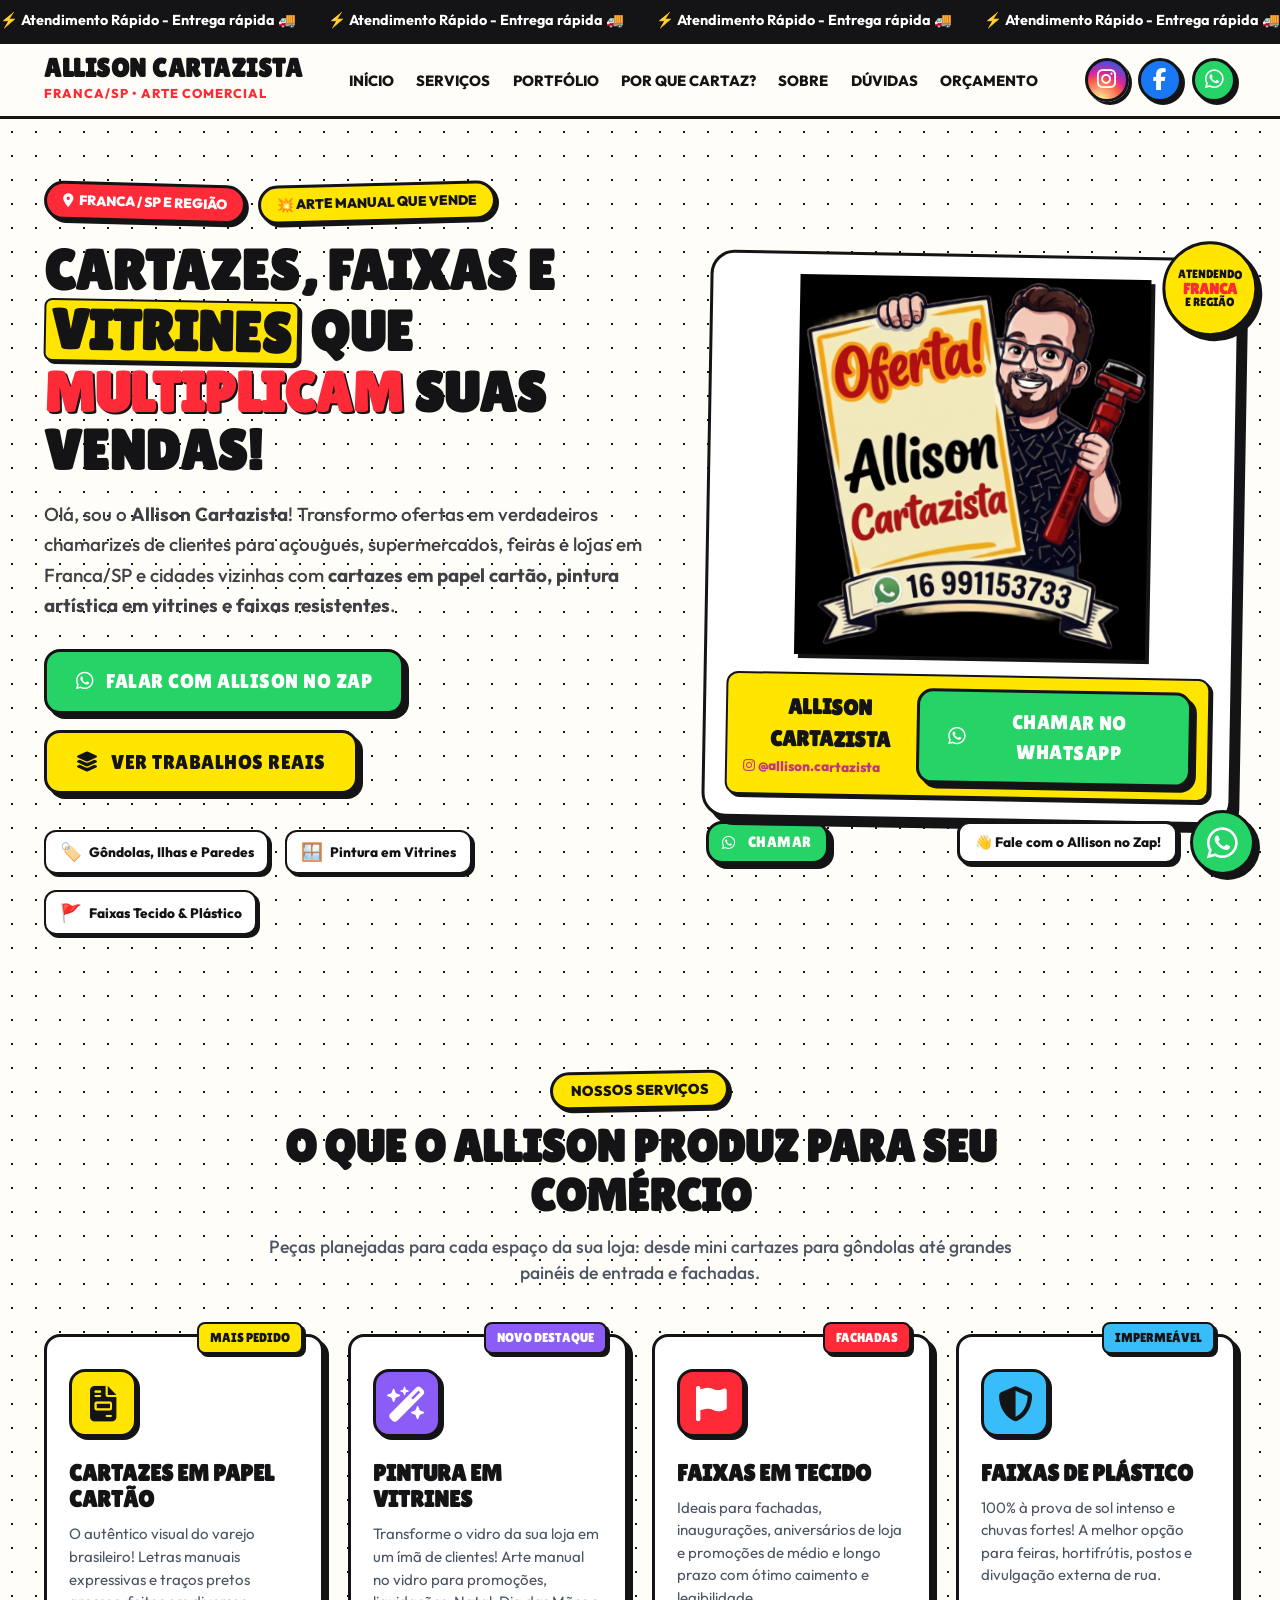
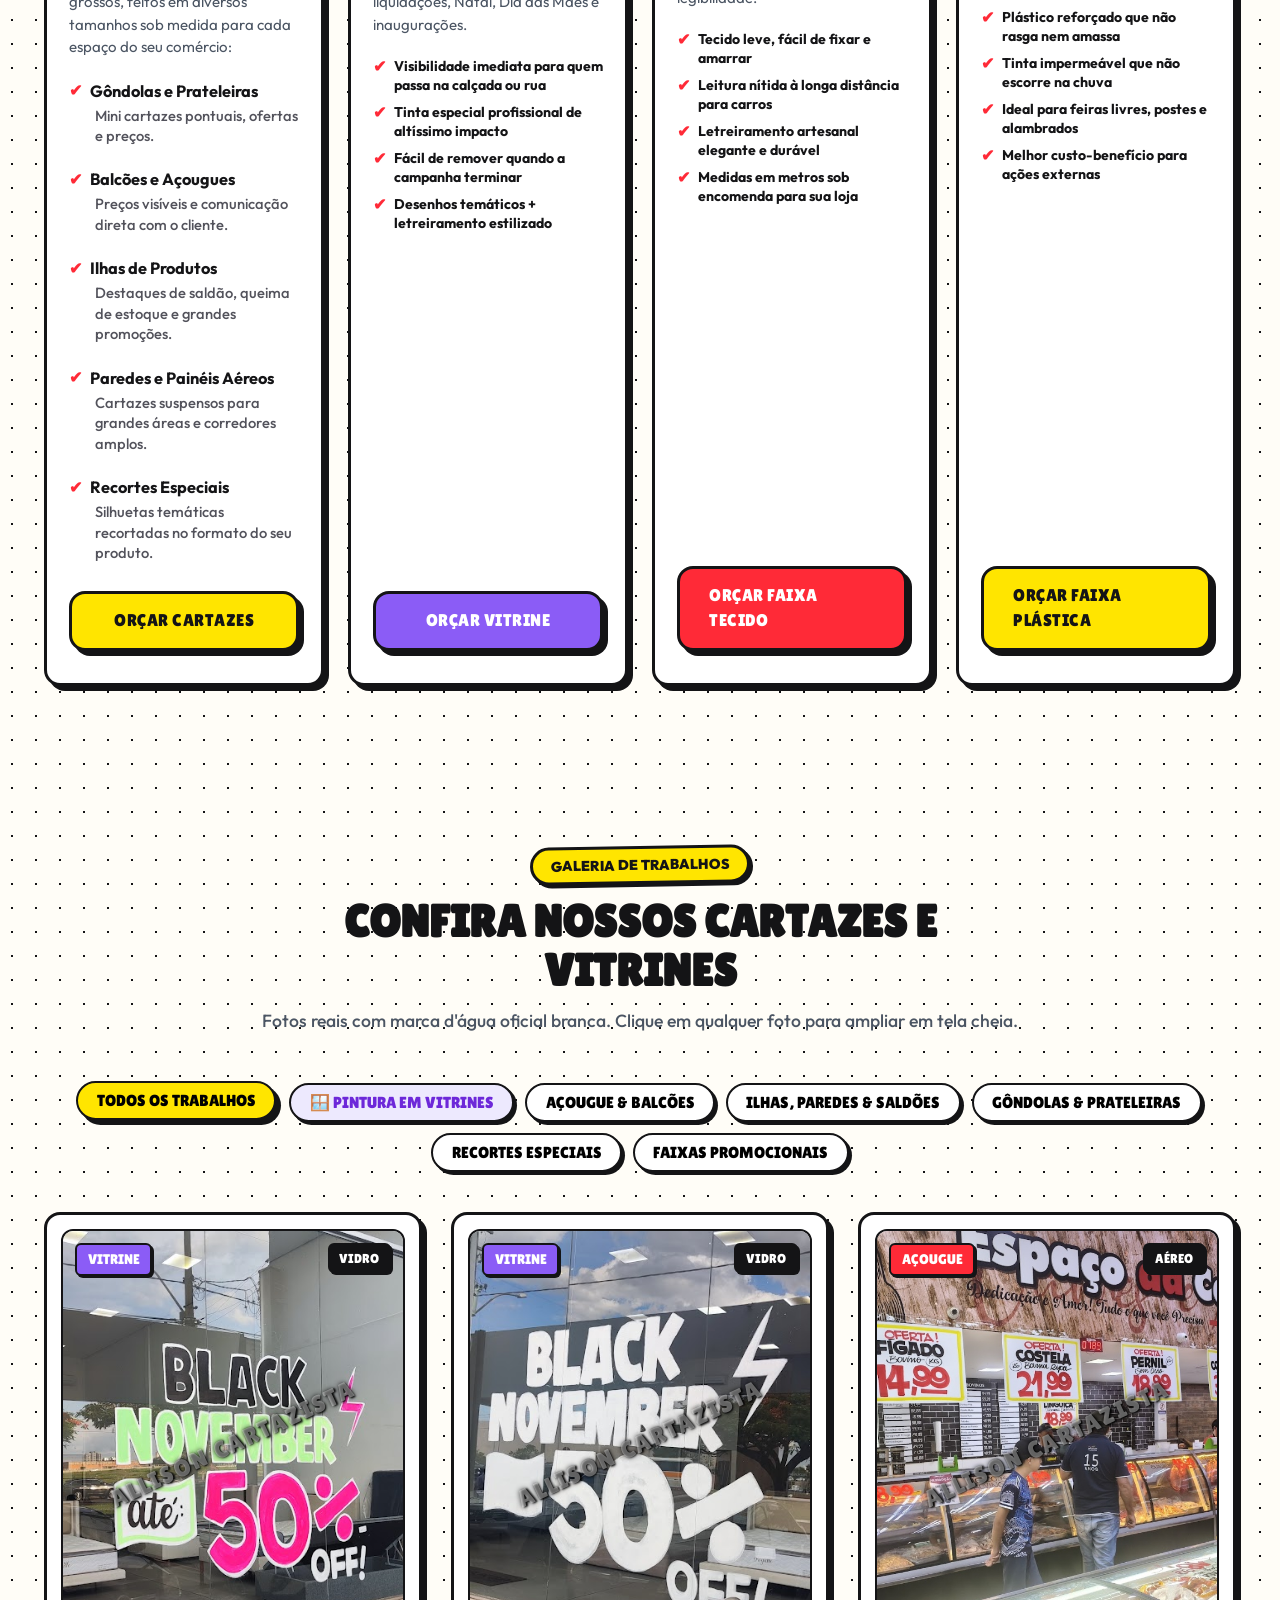
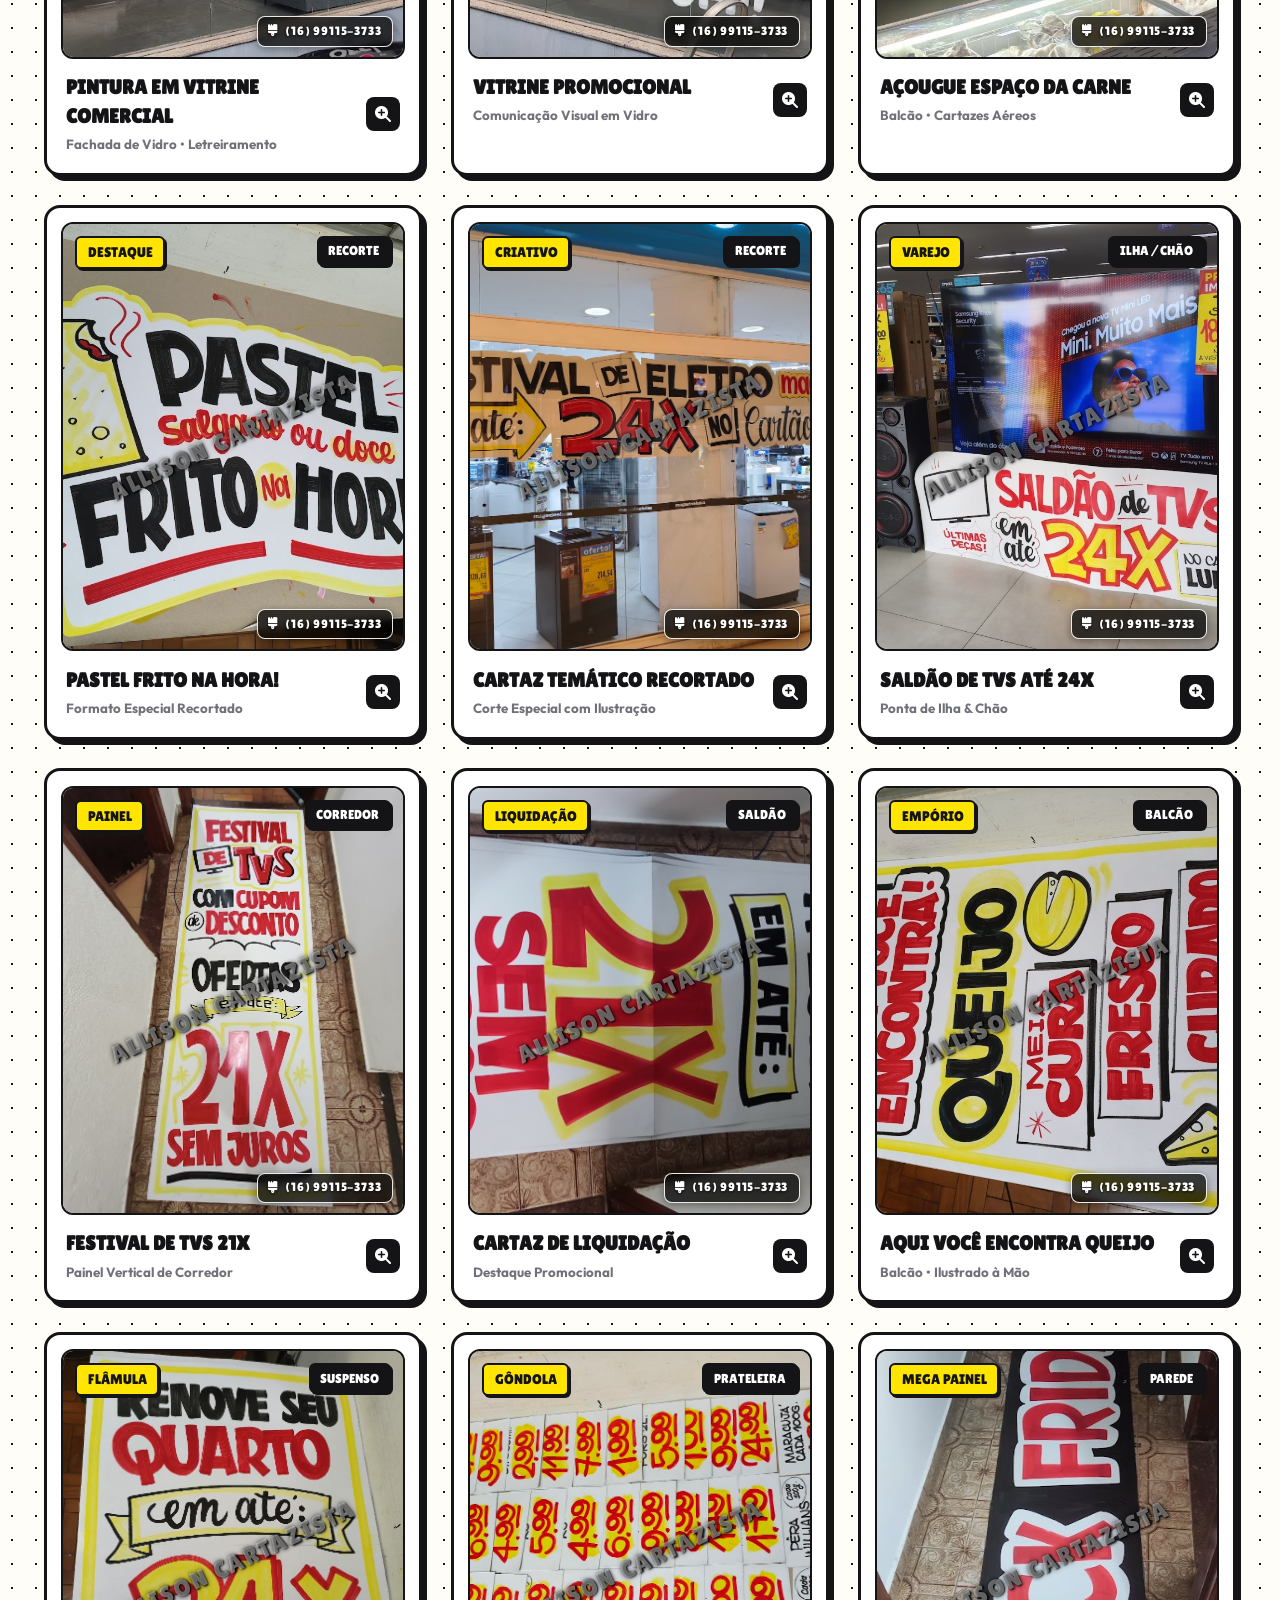
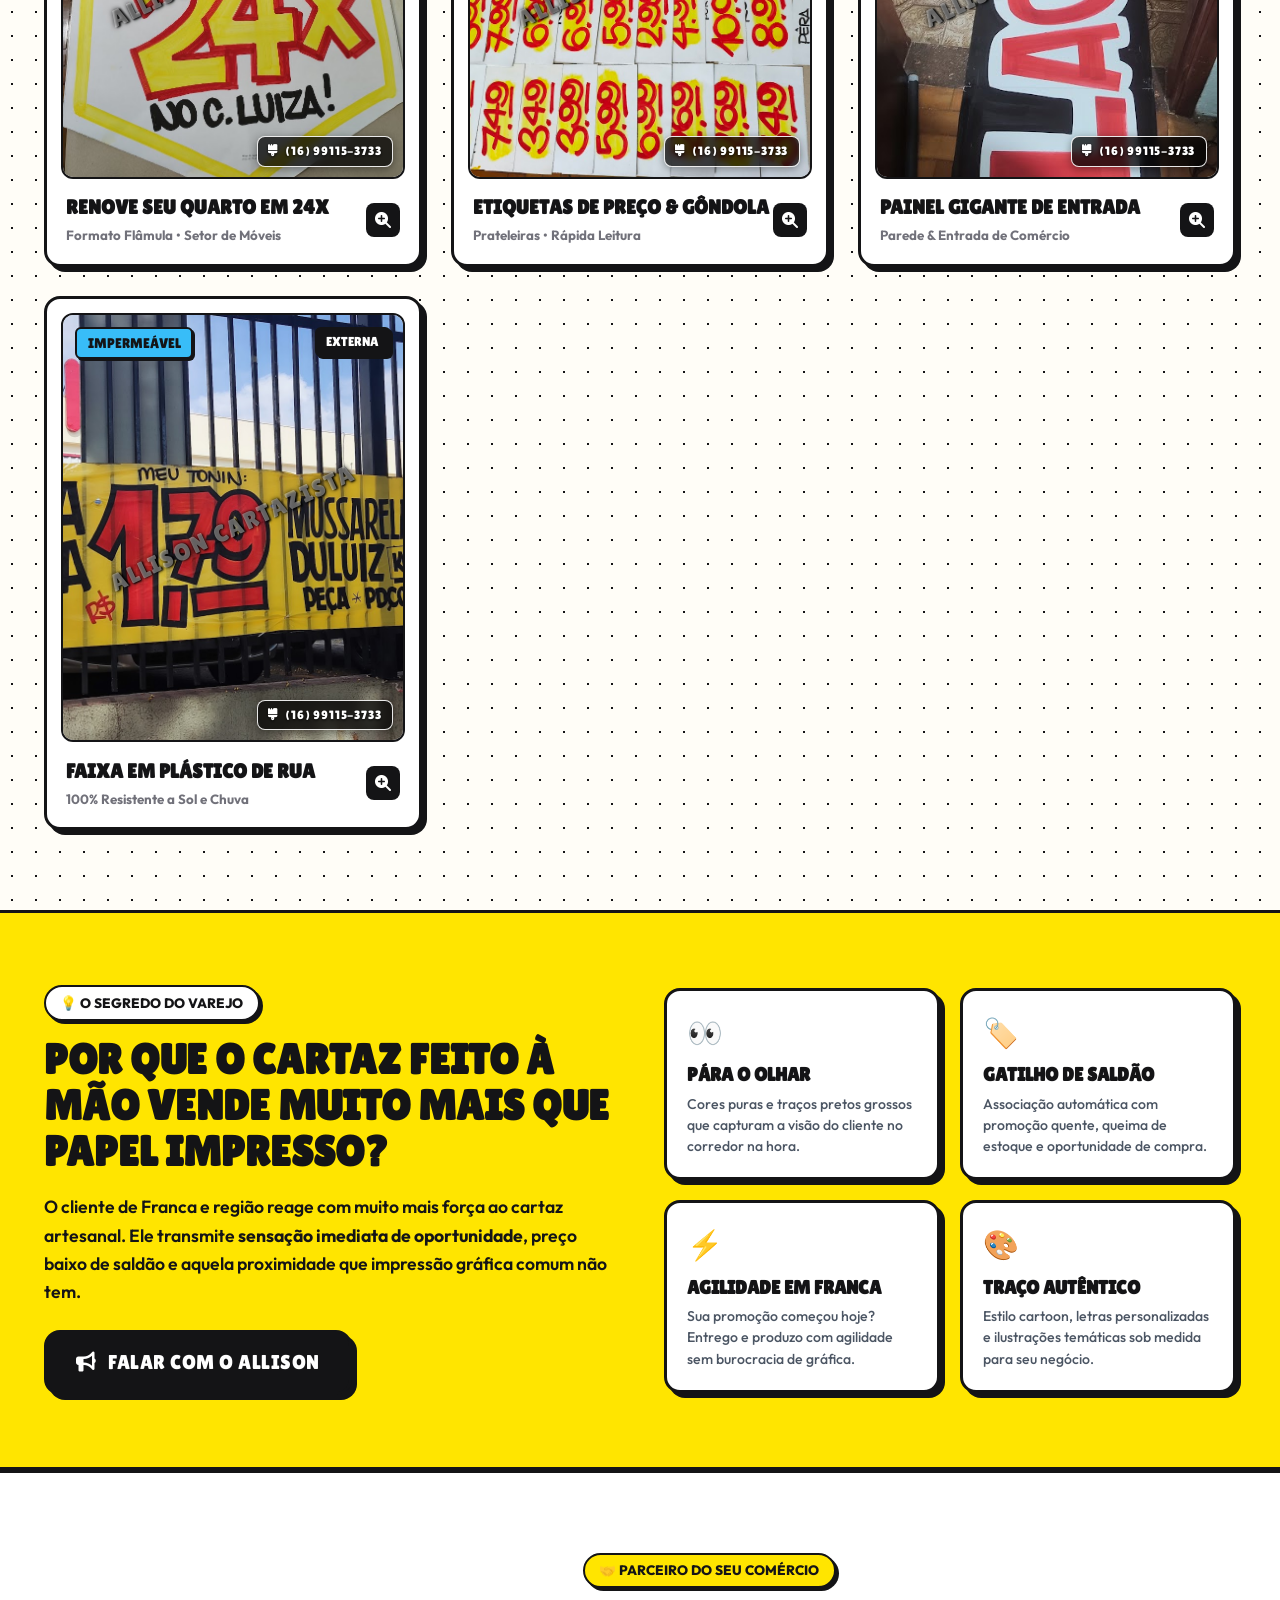
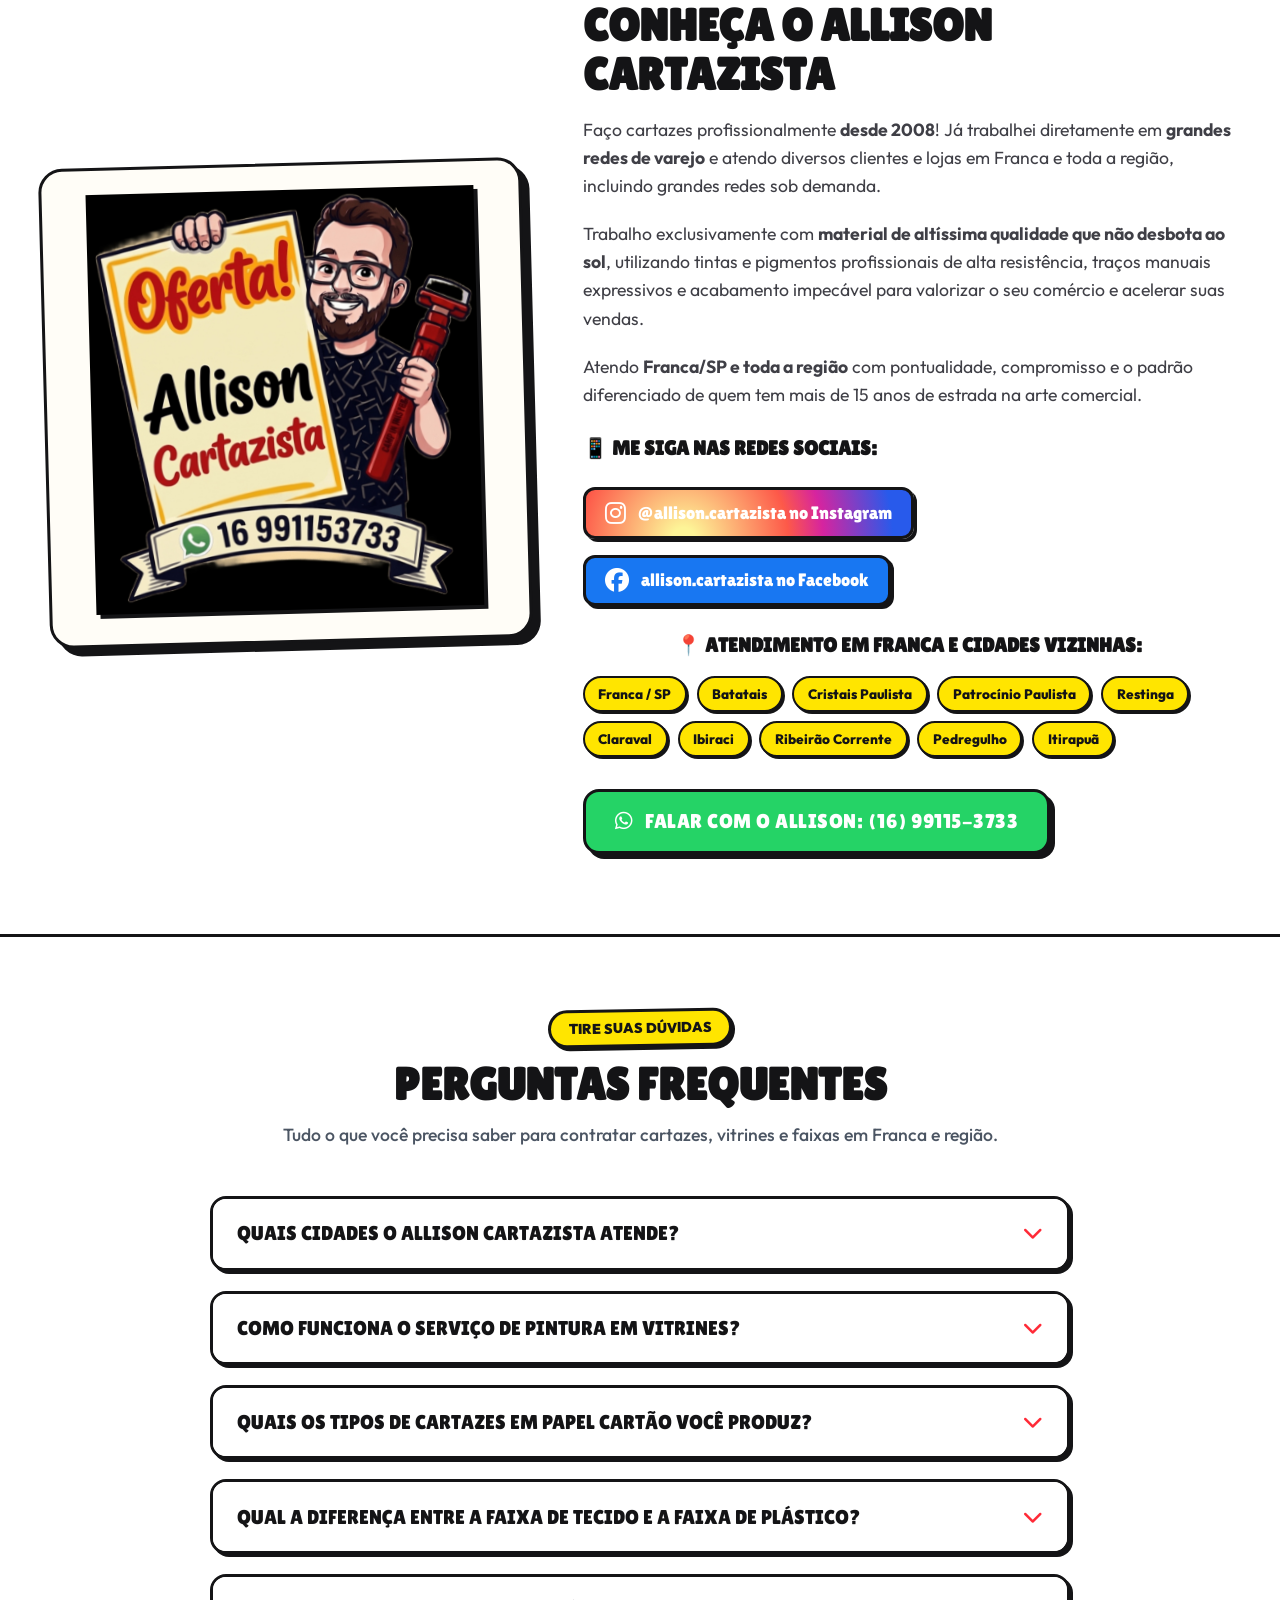
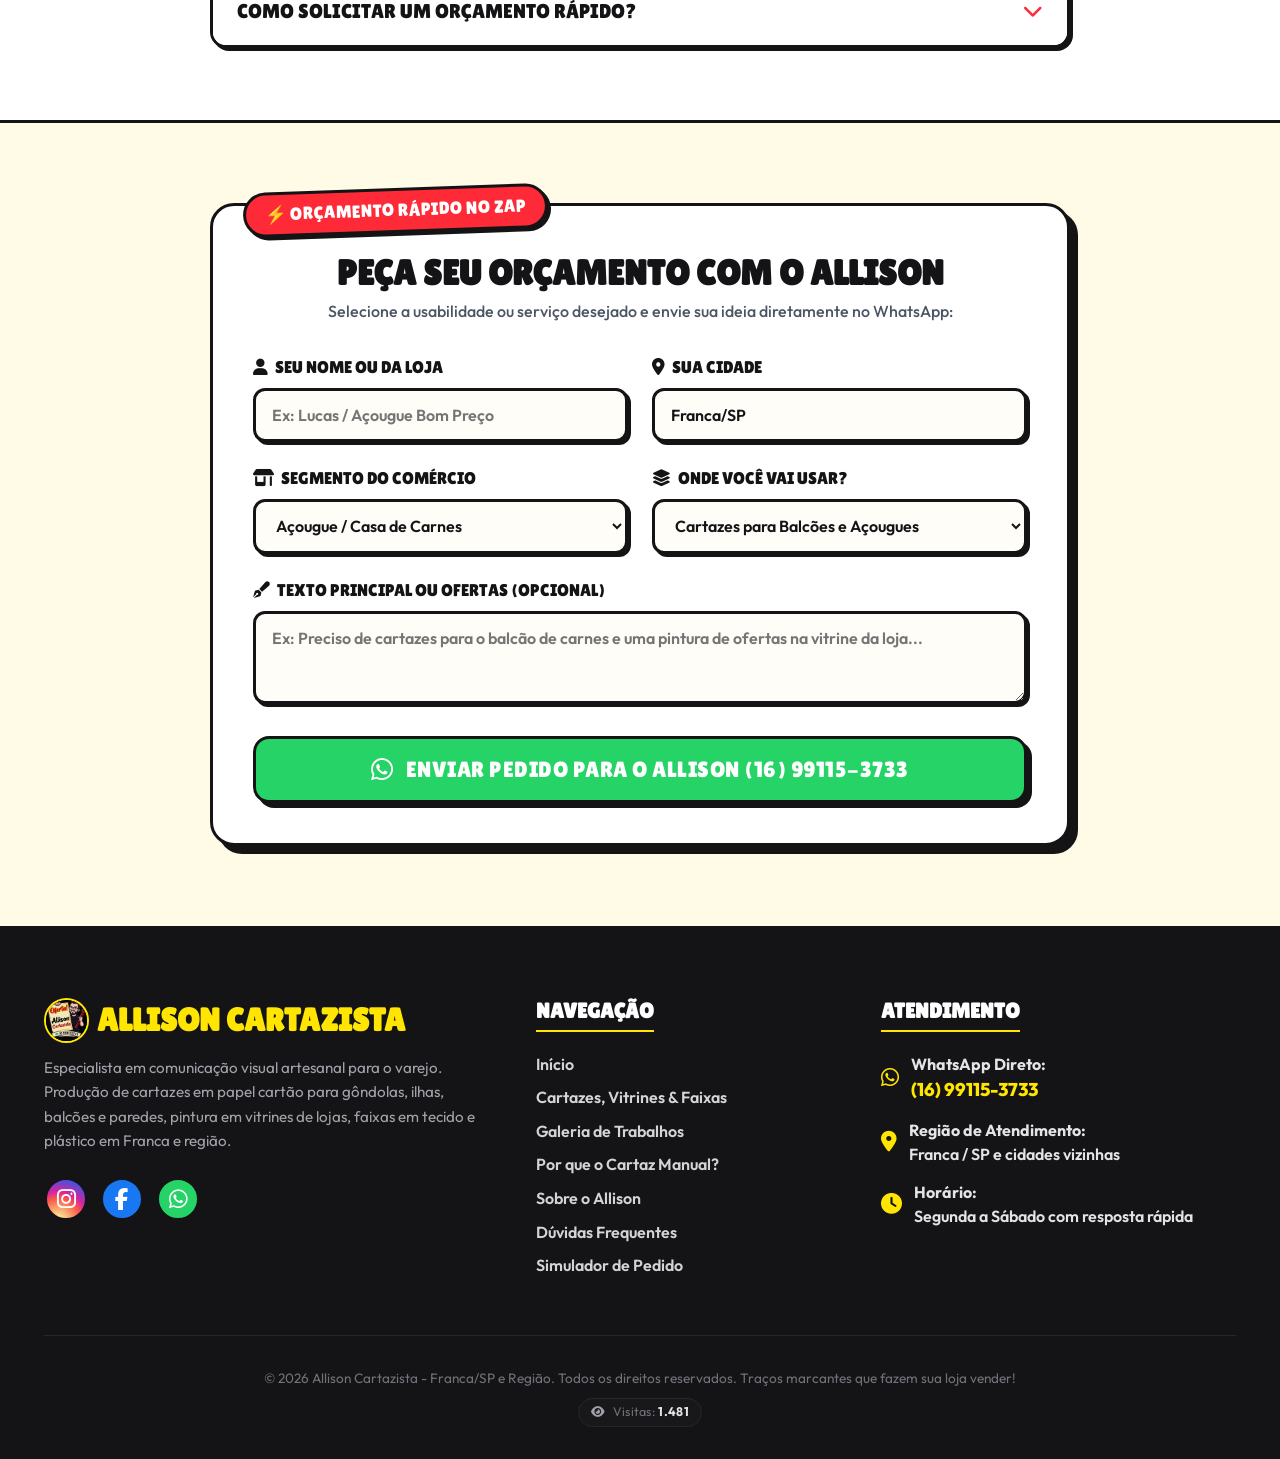
==== commit d4de7c91: "fix(mobile): cabecalho fixo com marquee, responsividade botoes, card topics e bio atualizada" ====
--- a/index.html
+++ b/index.html
@@ -131,95 +131,93 @@
 </head>
 <body>
 
-  <!-- BARRA DE ANÚNCIO DO TOPO (TEXTO MARQUEE CORRENDO LENTAMENTE EM LOOP INFINITO) -->
-  <div class="top-bar">
-    <div class="marquee-track">
-      <!-- BLOCO 1 -->
-      <div class="marquee-item">
-        <span class="top-badge-location"><i class="fa-solid fa-location-dot"></i> FRANCA / SP E TODA A REGIÃO</span>
-        <span class="top-highlight"><i class="fa-solid fa-paintbrush"></i> ARTE QUE VENDE!</span>
-        <span>• Cartazes em Papel Cartão (Gôndolas, Ilhas, Balcões, Paredes e Recortes)</span>
-        <span class="top-highlight"><i class="fa-solid fa-gem"></i> Pintura em Vitrines para Lojas</span>
-        <span>• Faixas em Tecido para Fachadas</span>
-        <span>• Faixas Plásticas 100% Impermeáveis</span>
-        <span class="top-highlight"><i class="fa-solid fa-truck-fast"></i> Atendimento Rápido no seu Comércio</span>
-        <span>• Fale direto com o Allison: <strong>(16) 99115-3733</strong></span>
-      </div>
-      <!-- BLOCO 2 (DUPLICADO PARA CONTINUIDADE SEM EMENDAS) -->
-      <div class="marquee-item" aria-hidden="true">
-        <span class="top-badge-location"><i class="fa-solid fa-location-dot"></i> FRANCA / SP E TODA A REGIÃO</span>
-        <span class="top-highlight"><i class="fa-solid fa-paintbrush"></i> ARTE QUE VENDE!</span>
-        <span>• Cartazes em Papel Cartão (Gôndolas, Ilhas, Balcões, Paredes e Recortes)</span>
-        <span class="top-highlight"><i class="fa-solid fa-gem"></i> Pintura em Vitrines para Lojas</span>
-        <span>• Faixas em Tecido para Fachadas</span>
-        <span>• Faixas Plásticas 100% Impermeáveis</span>
-        <span class="top-highlight"><i class="fa-solid fa-truck-fast"></i> Atendimento Rápido no seu Comércio</span>
-        <span>• Fale direto com o Allison: <strong>(16) 99115-3733</strong></span>
+  <!-- WRAPPER FIXO / STICKY DO TOPO (MARQUEE + CABEÇALHO SEMPRE VISÍVEIS) -->
+  <div class="sticky-header-container">
+    <!-- BARRA DE ANÚNCIO DO TOPO (TEXTO MARQUEE CORRENDO LENTAMENTE EM LOOP INFINITO) -->
+    <div class="top-bar">
+      <div class="marquee-track">
+        <!-- BLOCO 1 -->
+        <div class="marquee-item">
+          <span>⚡ Atendimento Rápido - Entrega rápida 🚚</span>
+          <span>⚡ Atendimento Rápido - Entrega rápida 🚚</span>
+          <span>⚡ Atendimento Rápido - Entrega rápida 🚚</span>
+          <span>⚡ Atendimento Rápido - Entrega rápida 🚚</span>
+          <span>⚡ Atendimento Rápido - Entrega rápida 🚚</span>
+        </div>
+        <!-- BLOCO 2 (DUPLICADO PARA CONTINUIDADE SEM EMENDAS) -->
+        <div class="marquee-item" aria-hidden="true">
+          <span>⚡ Atendimento Rápido - Entrega rápida 🚚</span>
+          <span>⚡ Atendimento Rápido - Entrega rápida 🚚</span>
+          <span>⚡ Atendimento Rápido - Entrega rápida 🚚</span>
+          <span>⚡ Atendimento Rápido - Entrega rápida 🚚</span>
+          <span>⚡ Atendimento Rápido - Entrega rápida 🚚</span>
+        </div>
       </div>
     </div>
+
+    <!-- CABEÇALHO / NAVBAR (COM ENCAIXE PERFEITO E RESPONSIVO) -->
+    <header>
+      <div class="container navbar">
+        <!-- ESCRITO ALLISON CARTAZISTA -->
+        <a href="#" class="logo-brand">
+          <div class="logo-text-group">
+            <h1>ALLISON CARTAZISTA</h1>
+            <p class="brand-sub">Franca/SP • Arte Comercial</p>
+          </div>
+        </a>
+
+        <!-- MENU DE NAVEGAÇÃO -->
+        <ul class="nav-links">
+          <li><a href="#inicio" class="nav-link">Início</a></li>
+          <li><a href="#servicos" class="nav-link">Serviços</a></li>
+          <li><a href="#portfolio" class="nav-link">Portfólio</a></li>
+          <li><a href="#diferenciais" class="nav-link">Por que Cartaz?</a></li>
+          <li><a href="#sobre" class="nav-link">Sobre</a></li>
+          <li><a href="#faq" class="nav-link">Dúvidas</a></li>
+          <li><a href="#orcamento" class="nav-link">Orçamento</a></li>
+        </ul>
+
+        <!-- GRUPO DIREITO DO HEADER (WHATSAPP + BOTÃO SANDUÍCHE COM ESPAÇAMENTO RESPIRÁVEL) -->
+        <div class="navbar-right-actions">
+          <div class="nav-cta-group">
+            <!-- REDES SOCIAIS (DESKTOP) -->
+            <a href="https://www.instagram.com/allison.cartazista/" target="_blank" class="social-icon-btn btn-insta nav-desktop-social" title="Instagram @allison.cartazista" aria-label="Instagram Allison Cartazista">
+              <i class="fa-brands fa-instagram"></i>
+            </a>
+            <a href="https://www.facebook.com/allison.cartazista/" target="_blank" class="social-icon-btn btn-face nav-desktop-social" title="Facebook allison.cartazista" aria-label="Facebook Allison Cartazista">
+              <i class="fa-brands fa-facebook-f"></i>
+            </a>
+            <!-- LINK WHATSAPP DIRETO -->
+            <a href="https://wa.me/5516991153733?text=Ol%C3%A1%20Allison!%20Vim%20pelo%20site%20e%20gostaria%20de%20um%20or%C3%A7amento%20de%20cartazes/vitrines%20para%20meu%20com%C3%A9rcio%20em%20Franca/regi%C3%A3o." target="_blank" class="social-icon-btn btn-zap" title="WhatsApp: (16) 99115-3733" aria-label="WhatsApp Allison Cartazista">
+              <i class="fa-brands fa-whatsapp"></i>
+            </a>
+          </div>
+
+          <button class="mobile-menu-btn" id="mobileMenuBtn" aria-label="Abrir Menu">
+            <i class="fa-solid fa-bars"></i>
+          </button>
+        </div>
+      </div>
+
+      <!-- MENU MOBILE DRAWER -->
+      <div id="mobileNavDrawer" style="display: none; flex-direction: column; gap: 1rem; padding: 1.5rem; background: #fff; border-top: var(--border-thick);">
+        <a href="#inicio" class="nav-link">Início</a>
+        <a href="#servicos" class="nav-link">Serviços</a>
+        <a href="#portfolio" class="nav-link">Portfólio de Trabalhos</a>
+        <a href="#diferenciais" class="nav-link">Por que Cartaz?</a>
+        <a href="#sobre" class="nav-link">Sobre o Allison</a>
+        <a href="#faq" class="nav-link">Dúvidas Frequentes</a>
+        <a href="#orcamento" class="nav-link">Orçamento Rápido</a>
+        <div style="display: flex; gap: 1rem; align-items: center; margin-top: 0.5rem;">
+          <a href="https://www.instagram.com/allison.cartazista/" target="_blank" class="social-icon-btn btn-insta" aria-label="Instagram"><i class="fa-brands fa-instagram"></i></a>
+          <a href="https://www.facebook.com/allison.cartazista/" target="_blank" class="social-icon-btn btn-face" aria-label="Facebook"><i class="fa-brands fa-facebook-f"></i></a>
+          <a href="https://wa.me/5516991153733" target="_blank" class="cartoon-btn btn-green" style="flex: 1; font-size: 1rem; padding: 0.6rem;">
+            <i class="fa-brands fa-whatsapp"></i> Chamar no Zap
+          </a>
+        </div>
+      </div>
+    </header>
   </div>
-
-  <!-- CABEÇALHO / NAVBAR (SOMENTE O ESCRITO ELEGANTE SEM A LOGO) -->
-  <header>
-    <div class="container navbar">
-      <!-- ESCRITO ALLISON CARTAZISTA FRANCA/SP ARTE COMERCIAL -->
-      <a href="#" class="logo-brand">
-        <div class="logo-text-group">
-          <h1>ALLISON CARTAZISTA</h1>
-          <p>Franca/SP • Arte Comercial</p>
-        </div>
-      </a>
-
-      <!-- MENU DE NAVEGAÇÃO -->
-      <ul class="nav-links">
-        <li><a href="#inicio" class="nav-link">Início</a></li>
-        <li><a href="#servicos" class="nav-link">Serviços</a></li>
-        <li><a href="#portfolio" class="nav-link">Portfólio</a></li>
-        <li><a href="#diferenciais" class="nav-link">Por que Cartaz?</a></li>
-        <li><a href="#sobre" class="nav-link">Sobre</a></li>
-        <li><a href="#faq" class="nav-link">Dúvidas</a></li>
-        <li><a href="#orcamento" class="nav-link">Orçamento</a></li>
-      </ul>
-
-      <!-- GRUPO DE BOTÕES CTA & REDES SOCIAIS NO HEADER -->
-      <div class="nav-cta-group">
-        <!-- LINK INSTAGRAM -->
-        <a href="https://www.instagram.com/allison.cartazista/" target="_blank" class="social-icon-btn btn-insta" title="Instagram @allison.cartazista" aria-label="Instagram Allison Cartazista">
-          <i class="fa-brands fa-instagram"></i>
-        </a>
-        <!-- LINK FACEBOOK -->
-        <a href="https://www.facebook.com/allison.cartazista/" target="_blank" class="social-icon-btn btn-face" title="Facebook allison.cartazista" aria-label="Facebook Allison Cartazista">
-          <i class="fa-brands fa-facebook-f"></i>
-        </a>
-        <!-- LINK WHATSAPP DIRETO -->
-        <a href="https://wa.me/5516991153733?text=Ol%C3%A1%20Allison!%20Vim%20pelo%20site%20e%20gostaria%20de%20um%20or%C3%A7amento%20de%20cartazes/vitrines%20para%20meu%20com%C3%A9rcio%20em%20Franca/regi%C3%A3o." target="_blank" class="social-icon-btn btn-zap" title="WhatsApp: (16) 99115-3733" aria-label="WhatsApp Allison Cartazista">
-          <i class="fa-brands fa-whatsapp"></i>
-        </a>
-      </div>
-
-      <button class="mobile-menu-btn" id="mobileMenuBtn" aria-label="Abrir Menu">
-        <i class="fa-solid fa-bars"></i>
-      </button>
-    </div>
-
-    <!-- MENU MOBILE DRAWER -->
-    <div id="mobileNavDrawer" style="display: none; flex-direction: column; gap: 1rem; padding: 1.5rem; background: #fff; border-top: var(--border-thick);">
-      <a href="#inicio" class="nav-link">Início</a>
-      <a href="#servicos" class="nav-link">Serviços</a>
-      <a href="#portfolio" class="nav-link">Portfólio de Trabalhos</a>
-      <a href="#diferenciais" class="nav-link">Por que Cartaz?</a>
-      <a href="#sobre" class="nav-link">Sobre o Allison</a>
-      <a href="#faq" class="nav-link">Dúvidas Frequentes</a>
-      <a href="#orcamento" class="nav-link">Orçamento Rápido</a>
-      <div style="display: flex; gap: 1rem; align-items: center; margin-top: 0.5rem;">
-        <a href="https://www.instagram.com/allison.cartazista/" target="_blank" class="social-icon-btn btn-insta" aria-label="Instagram"><i class="fa-brands fa-instagram"></i></a>
-        <a href="https://www.facebook.com/allison.cartazista/" target="_blank" class="social-icon-btn btn-face" aria-label="Facebook"><i class="fa-brands fa-facebook-f"></i></a>
-        <a href="https://wa.me/5516991153733" target="_blank" class="cartoon-btn btn-green" style="flex: 1; font-size: 1rem; padding: 0.6rem;">
-          <i class="fa-brands fa-whatsapp"></i> Chamar no Zap
-        </a>
-      </div>
-    </div>
-  </header>
 
   <!-- SEÇÃO HERO (DESTAQUE PRINCIPAL) -->
   <section class="hero-section" id="inicio">
@@ -279,13 +277,18 @@
           <img src="assets/images/logo-allison-cartazista.png" alt="Allison Cartazista Logo e Mascote Oficial" class="hero-logo-img">
 
           <div class="hero-logo-caption">
-            <div>
+            <div class="hero-caption-info">
               <h3>Allison Cartazista</h3>
-              <div class="hero-social-strip" style="margin-top: 0.2rem;">
+              <div class="hero-social-strip">
                 <a href="https://www.instagram.com/allison.cartazista/" target="_blank" style="color: #c13584; font-weight: 800; font-size: 0.85rem; text-decoration: none;">
                   <i class="fa-brands fa-instagram"></i> @allison.cartazista
                 </a>
               </div>
+            </div>
+            <a href="https://wa.me/5516991153733?text=Ol%C3%A1%20Allison!%20Vi%20seu%20mascote%20e%20site,%20gostaria%20de%20um%20or%C3%A7amento." target="_blank" class="cartoon-btn btn-green hero-chamar-btn">
+              <i class="fa-brands fa-whatsapp"></i> Chamar no WhatsApp
+            </a>
+          </div>
             </div>
             <a href="https://wa.me/5516991153733?text=Ol%C3%A1%20Allison!%20Vi%20seu%20mascote%20e%20site,%20gostaria%20de%20um%20or%C3%A7amento." target="_blank" class="cartoon-btn btn-green" style="padding: 0.45rem 0.85rem; font-size: 0.95rem;">
               <i class="fa-brands fa-whatsapp"></i> Chamar
@@ -303,7 +306,7 @@
       <div class="section-header">
         <div class="section-tag">NOSSOS SERVIÇOS</div>
         <h2 class="section-title">O que o Allison Produz para seu Comércio</h2>
-        <p class="section-subtitle">Peças planejadas para cada espaço da sua loja: da etiqueta de prateleira até grandes painéis de entrada e fachadas.</p>
+        <p class="section-subtitle">Peças planejadas para cada espaço da sua loja: desde mini cartazes para gôndolas até grandes painéis de entrada e fachadas.</p>
       </div>
 
       <div class="services-grid-4">
@@ -317,12 +320,42 @@
             </div>
             <h3>Cartazes em Papel Cartão</h3>
             <p>O autêntico visual do varejo brasileiro! Letras manuais expressivas e traços pretos grossos, feitos em diversos tamanhos sob medida para cada espaço do seu comércio:</p>
-            <ul class="service-list">
-              <li><span class="bullet">✔</span> <strong>Gôndolas & Prateleiras:</strong> Etiquetas e cartazes pontuais de ofertas e preços</li>
-              <li><span class="bullet">✔</span> <strong>Balcões & Açougues:</strong> Preços visíveis e comunicação direta ao cliente</li>
-              <li><span class="bullet">✔</span> <strong>Ilhas de Produtos:</strong> Destaques de saldão, queima de estoque e promoções</li>
-              <li><span class="bullet">✔</span> <strong>Paredes & Painéis Aéreos:</strong> Cartazes suspensos para grandes áreas e corredores</li>
-              <li><span class="bullet">✔</span> <strong>Recortes Especiais:</strong> Silhuetas temáticas no formato do seu produto</li>
+            <ul class="service-list card-topics-list">
+              <li>
+                <div class="topic-header">
+                  <span class="bullet">✔</span>
+                  <strong>Gôndolas e Prateleiras</strong>
+                </div>
+                <div class="topic-desc">Mini cartazes pontuais, ofertas e preços.</div>
+              </li>
+              <li>
+                <div class="topic-header">
+                  <span class="bullet">✔</span>
+                  <strong>Balcões e Açougues</strong>
+                </div>
+                <div class="topic-desc">Preços visíveis e comunicação direta com o cliente.</div>
+              </li>
+              <li>
+                <div class="topic-header">
+                  <span class="bullet">✔</span>
+                  <strong>Ilhas de Produtos</strong>
+                </div>
+                <div class="topic-desc">Destaques de saldão, queima de estoque e grandes promoções.</div>
+              </li>
+              <li>
+                <div class="topic-header">
+                  <span class="bullet">✔</span>
+                  <strong>Paredes e Painéis Aéreos</strong>
+                </div>
+                <div class="topic-desc">Cartazes suspensos para grandes áreas e corredores amplos.</div>
+              </li>
+              <li>
+                <div class="topic-header">
+                  <span class="bullet">✔</span>
+                  <strong>Recortes Especiais</strong>
+                </div>
+                <div class="topic-desc">Silhuetas temáticas recortadas no formato do seu produto.</div>
+              </li>
             </ul>
           </div>
           <a href="https://wa.me/5516991153733?text=Ol%C3%A1%20Allison!%20Gostaria%20de%20or%C3%A7ar%20cartazes%20em%20papel%20cart%C3%A3o%20para%20minha%20loja." target="_blank" class="cartoon-btn btn-yellow" style="width: 100%; font-size: 1.05rem;">
@@ -713,10 +746,13 @@
         </div>
         <h2>Conheça o Allison Cartazista</h2>
         <p>
-          Sou especialista em <strong>comunicação visual artesanal, pintura em vitrines e letreiramento para o comércio</strong>. Cada cartaz, faixa ou vitrine é produzido com técnica manual impecável, letras de impacto e os contrastes certos que orientam a atenção do consumidor diretamente para o seu produto.
+          Faço cartazes profissionalmente <strong>desde 2008</strong>! Já trabalhei diretamente em <strong>grandes redes de varejo</strong> e atendo diversos clientes e lojas em Franca e toda a região, incluindo grandes redes sob demanda.
         </p>
         <p>
-          Atendo <strong>Franca/SP e toda a região</strong> com pontualidade, compromisso e materiais de altíssima qualidade — seja no papel cartão de varejo, nas pinturas temáticas de vitrines, nas faixas de tecido para sua fachada ou nas faixas plásticas à prova d'água.
+          Trabalho exclusivamente com <strong>material de altíssima qualidade que não desbota ao sol</strong>, utilizando tintas e pigmentos profissionais de alta resistência, traços manuais expressivos e acabamento impecável para valorizar o seu comércio e acelerar suas vendas.
+        </p>
+        <p>
+          Atendo <strong>Franca/SP e toda a região</strong> com pontualidade, compromisso e o padrão diferenciado de quem tem mais de 15 anos de estrada na arte comercial.
         </p>
 
         <!-- LINKS REDES SOCIAIS OFICIAIS -->
@@ -734,7 +770,7 @@
           </a>
         </div>
 
-        <h4 style="font-family: 'Lilita One', cursive; font-size: 1.25rem; text-transform: uppercase; margin-top: 1.5rem;">
+        <h4 style="font-family: 'Lilita One', cursive; font-size: 1.25rem; text-transform: uppercase; margin-top: 1.5rem; text-align: center;">
           📍 Atendimento em Franca e Cidades Vizinhas:
         </h4>
         <div class="cities-badge-wrap">
@@ -770,7 +806,7 @@
 
       <div class="faq-grid">
         
-        <div class="faq-card open">
+        <div class="faq-card">
           <div class="faq-question">
             <span>Quais cidades o Allison Cartazista atende?</span>
             <i class="fa-solid fa-chevron-down"></i>
--- a/css/style.css
+++ b/css/style.css
@@ -1,3 +1,18 @@
+
+/* ================= HEADER STICKY WRAPPER ================= */
+.sticky-header-container {
+  position: sticky;
+  top: 0;
+  z-index: 1000;
+  width: 100%;
+}
+
+.navbar-right-actions {
+  display: flex;
+  align-items: center;
+  gap: 1.15rem;
+}
+
 /* ==========================================================================
    ESTILO CARTAZISTA - VISUAL CARTOON RETÔ / NEO-BRUTALIST ELEGANTE
    Allison Cartazista - Franca/SP e Região
@@ -239,7 +254,7 @@
 
 /* ================= HEADER / NAVBAR ================= */
 header {
-  position: sticky;
+  position: relative;
   top: 0;
   z-index: 100;
   background: rgba(255, 253, 247, 0.95);
@@ -999,10 +1014,27 @@
 }
 
 .faq-answer {
-  padding: 0 1.5rem 1.25rem;
+  display: none;
+  padding: 0 1.5rem 1.35rem;
   font-size: 1rem;
   color: #3f3f46;
   line-height: 1.6;
+}
+
+.faq-card.open .faq-answer {
+  display: block;
+  animation: faqSlideDown 0.25s ease-out;
+}
+
+@keyframes faqSlideDown {
+  from {
+    opacity: 0;
+    transform: translateY(-8px);
+  }
+  to {
+    opacity: 1;
+    transform: translateY(0);
+  }
 }
 
 /* ================= FORMULÁRIO DE ORÇAMENTO RÁPIDO & RESPONSIVIDADE TOTAL ================= */
@@ -1629,3 +1661,89 @@
     font-size: 0.72rem;
   }
 }
+
+
+/* ================= CARD TOPICS LINE BY LINE ================= */
+.card-topics-list {
+  display: flex;
+  flex-direction: column;
+  gap: 0.85rem;
+  margin: 1.2rem 0;
+  list-style: none;
+  padding: 0;
+}
+
+.card-topics-list li {
+  display: flex;
+  flex-direction: column;
+  align-items: flex-start;
+  gap: 0.2rem;
+  line-height: 1.4;
+}
+
+.card-topics-list .topic-header {
+  display: flex;
+  align-items: center;
+  gap: 0.5rem;
+  font-size: 1.02rem;
+  color: var(--black-ink);
+}
+
+.card-topics-list .topic-desc {
+  padding-left: 1.6rem;
+  font-size: 0.92rem;
+  font-weight: 500;
+  color: #52525b;
+}
+
+
+/* ================= TWEAKS MOBILE SOLICITADOS ================= */
+@media (max-width: 768px) {
+  .logo-text-group .brand-sub {
+    display: none !important;
+  }
+  .logo-text-group h1 {
+    font-size: 1.45rem !important;
+    color: var(--yellow-main) !important;
+    -webkit-text-stroke: 1.8px #141416;
+    text-shadow: 2px 2px 0px #141416;
+    line-height: 1.1;
+    letter-spacing: 0.5px;
+  }
+  .nav-desktop-social {
+    display: none !important;
+  }
+  .navbar-right-actions {
+    gap: 1rem !important;
+  }
+  .mobile-menu-btn {
+    padding: 0.45rem 0.7rem;
+    font-size: 1.2rem;
+  }
+}
+
+@media (max-width: 640px) {
+  .hero-logo-caption {
+    flex-direction: column !important;
+    text-align: center !important;
+    gap: 0.75rem !important;
+    padding: 1rem !important;
+  }
+  .hero-caption-info h3 {
+    font-size: 1.35rem;
+    margin-bottom: 0;
+  }
+  .hero-social-strip {
+    display: none !important;
+  }
+  .hero-chamar-btn {
+    width: 100% !important;
+    justify-content: center !important;
+    font-size: 1.05rem !important;
+    padding: 0.8rem 1rem !important;
+  }
+  .card-topics-list .topic-desc {
+    padding-left: 1.4rem;
+    font-size: 0.88rem;
+  }
+}
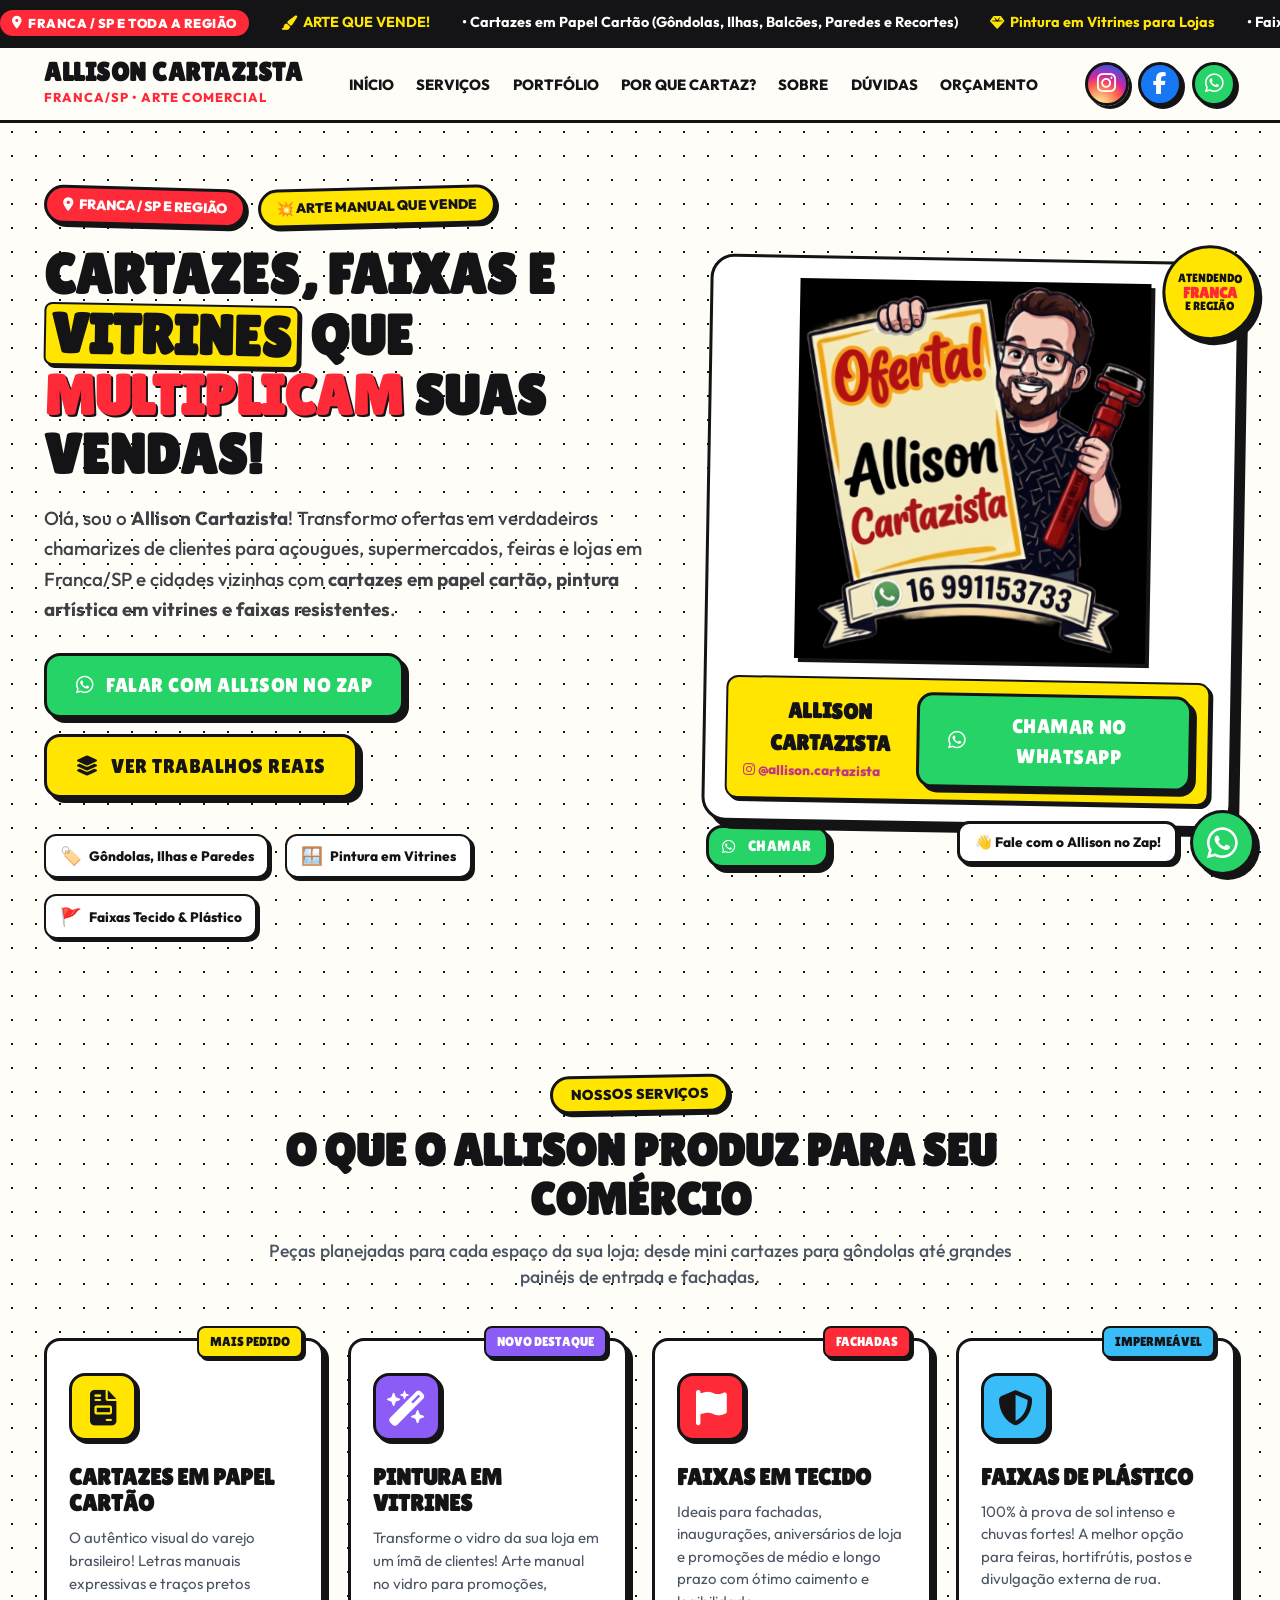
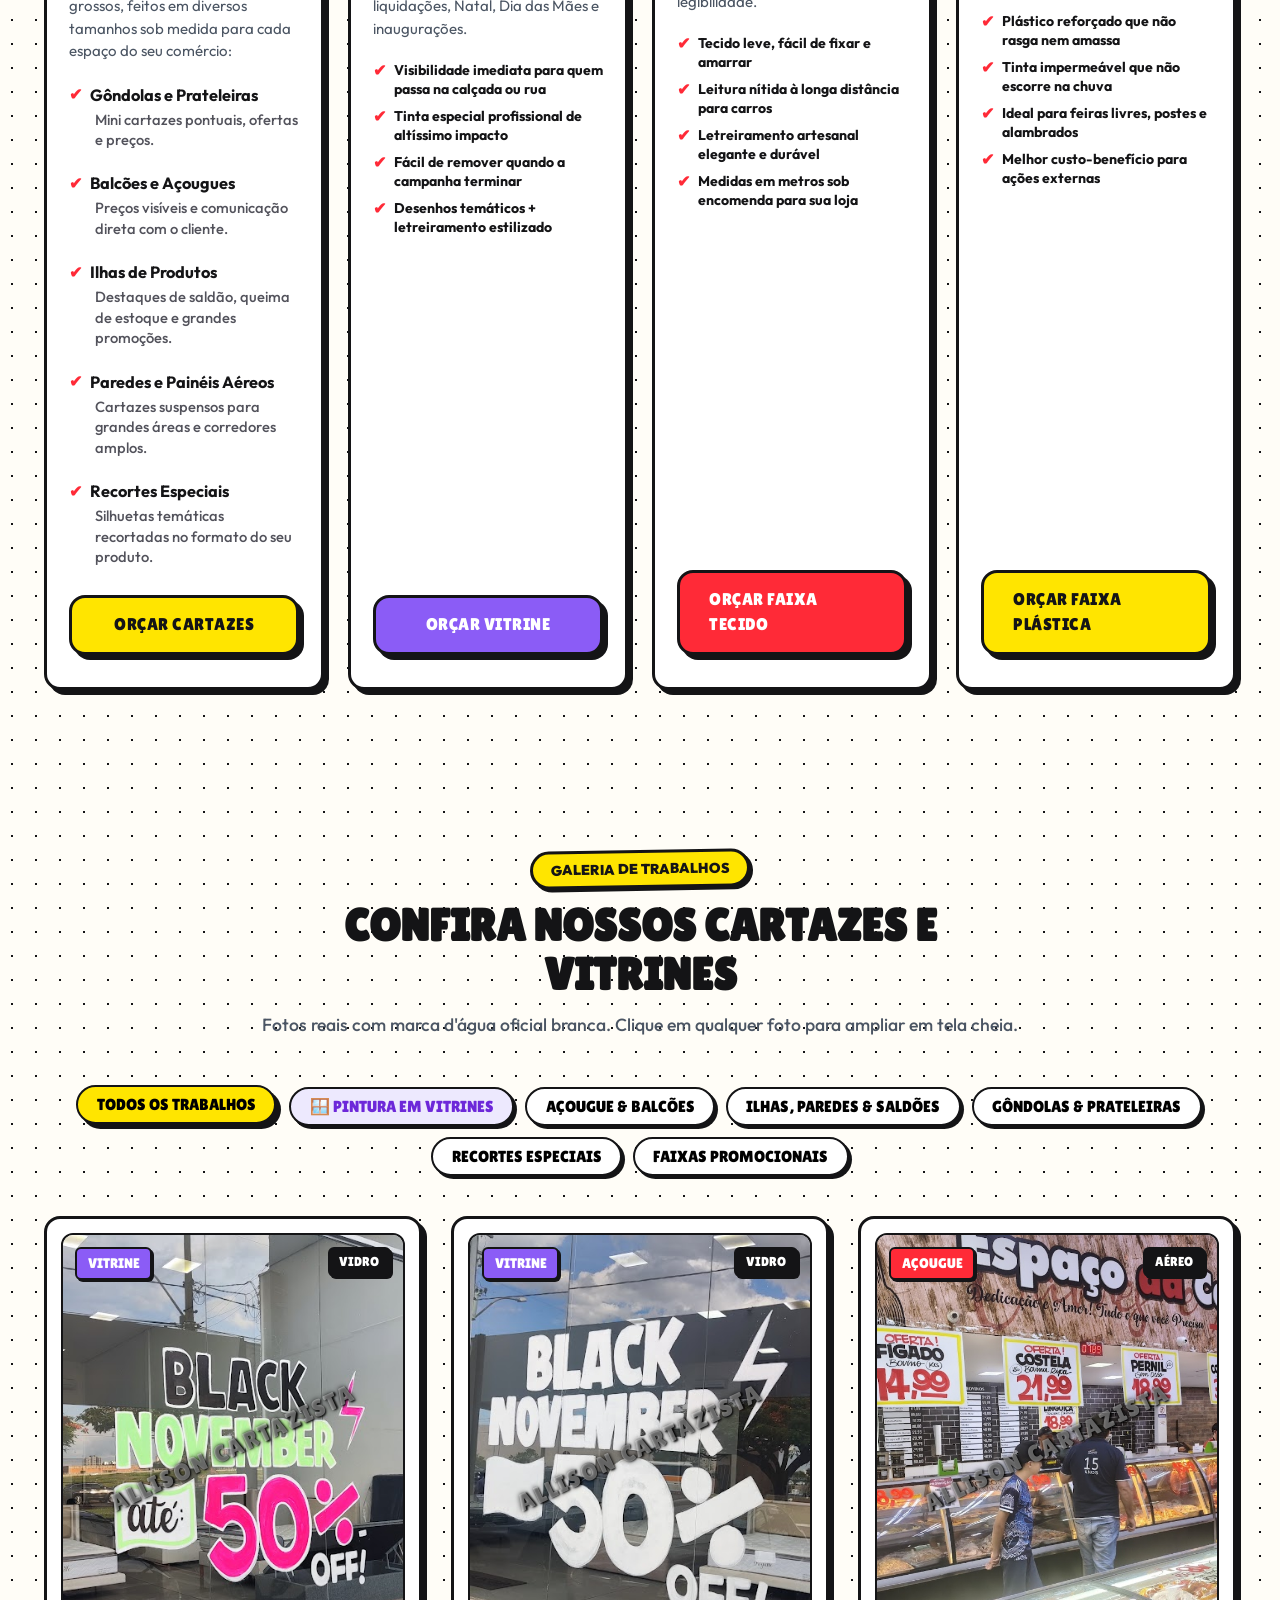
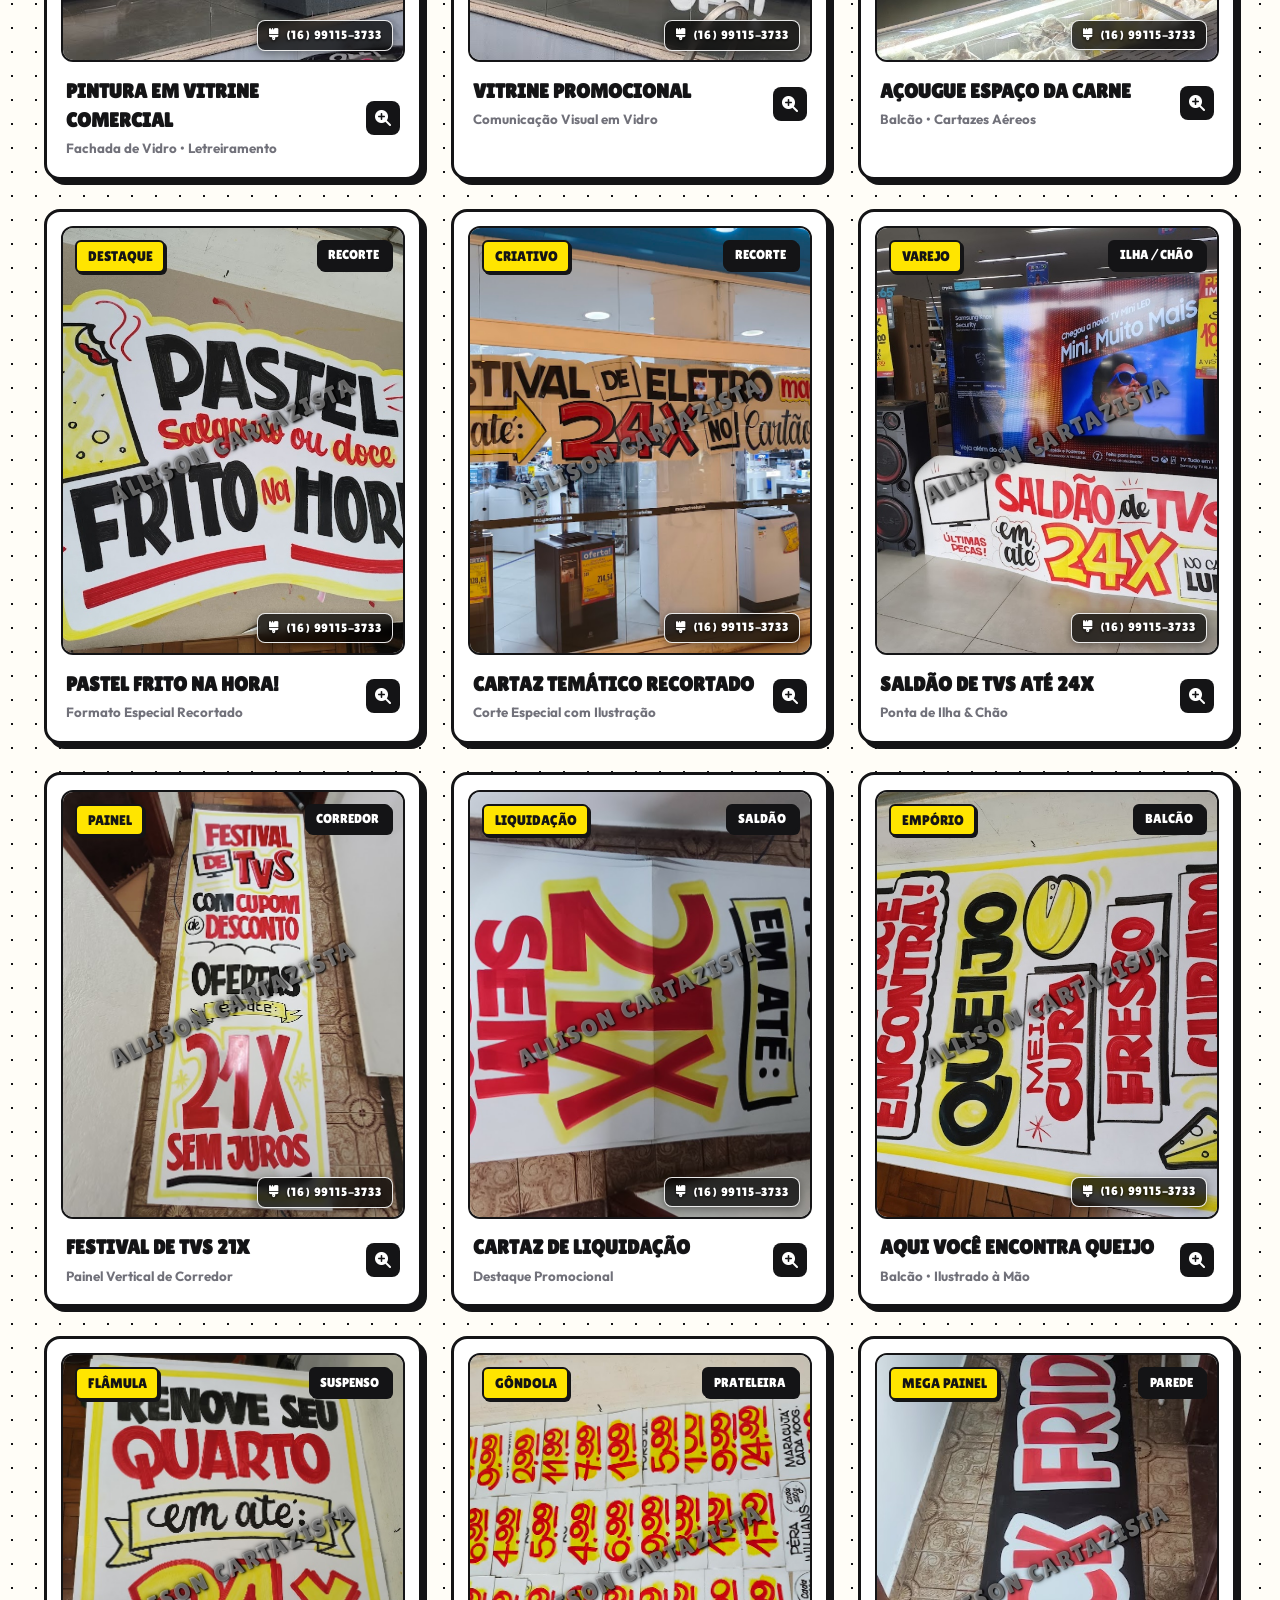
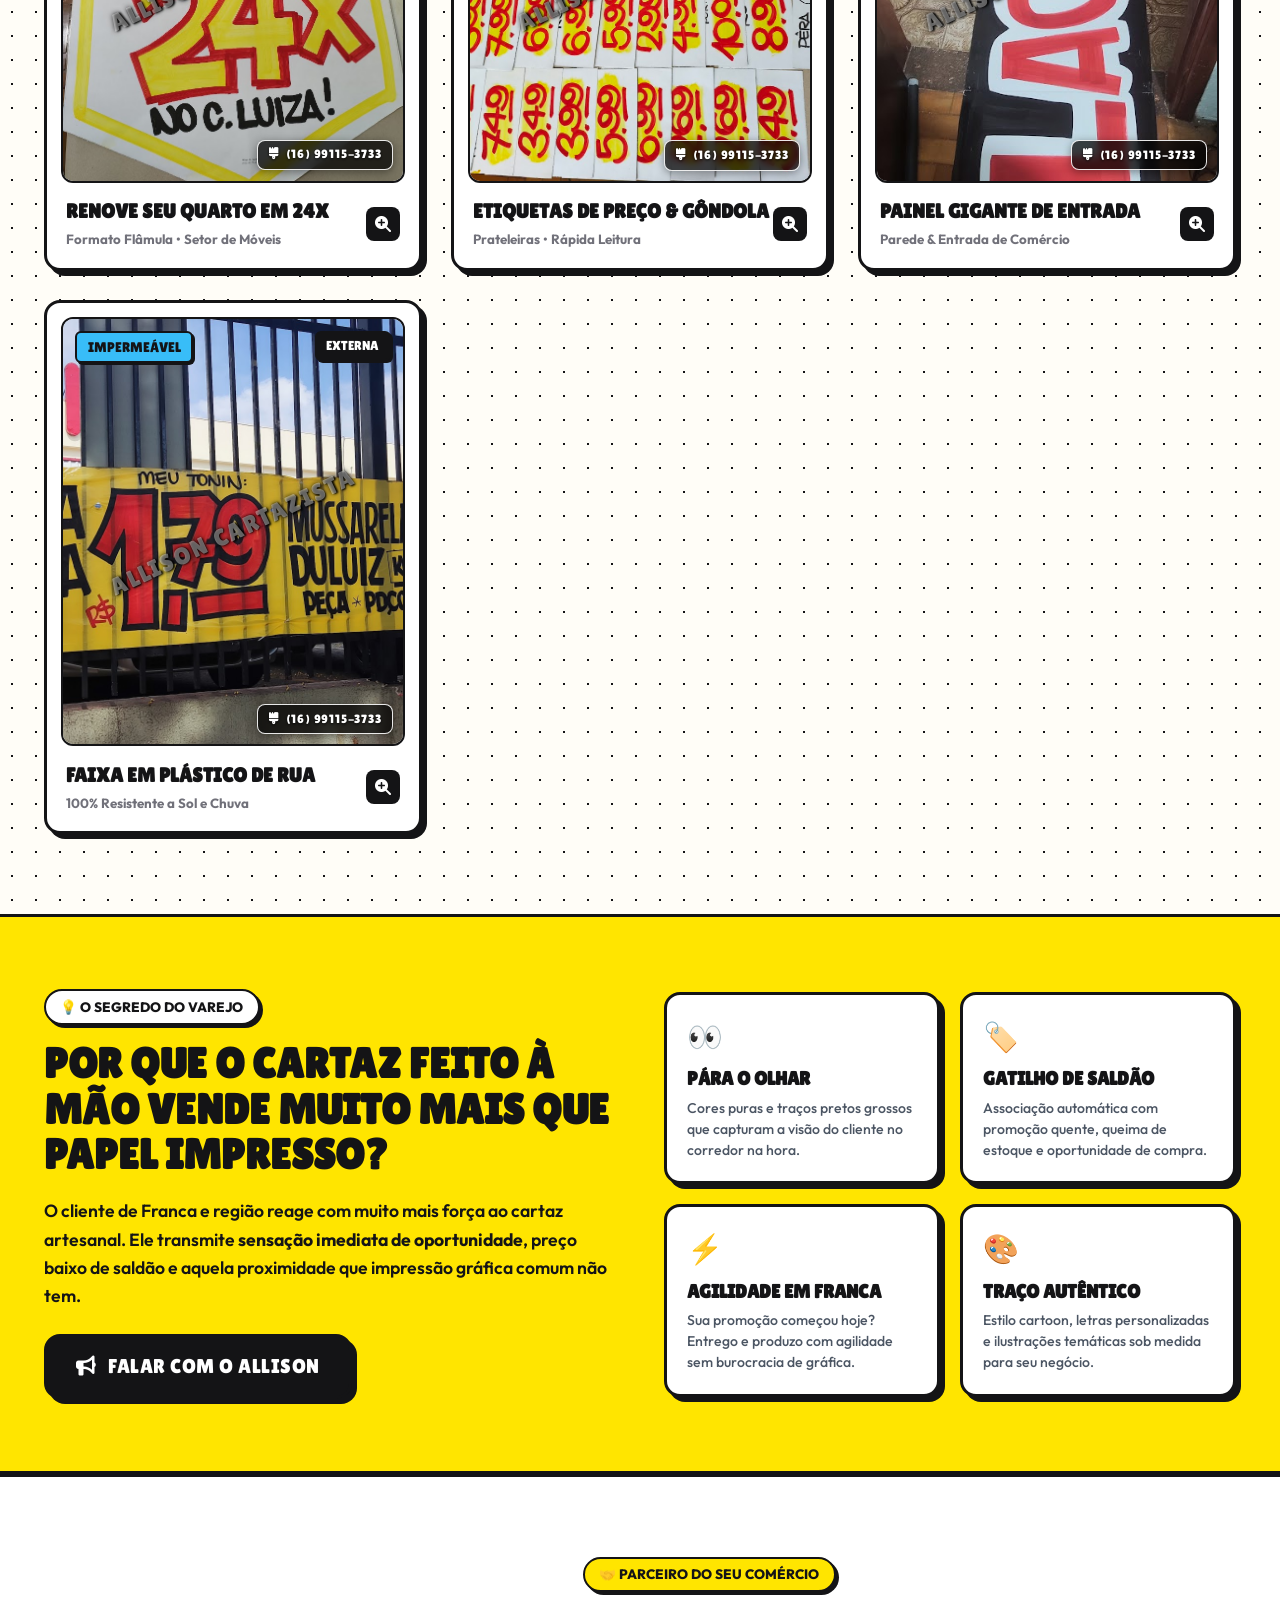
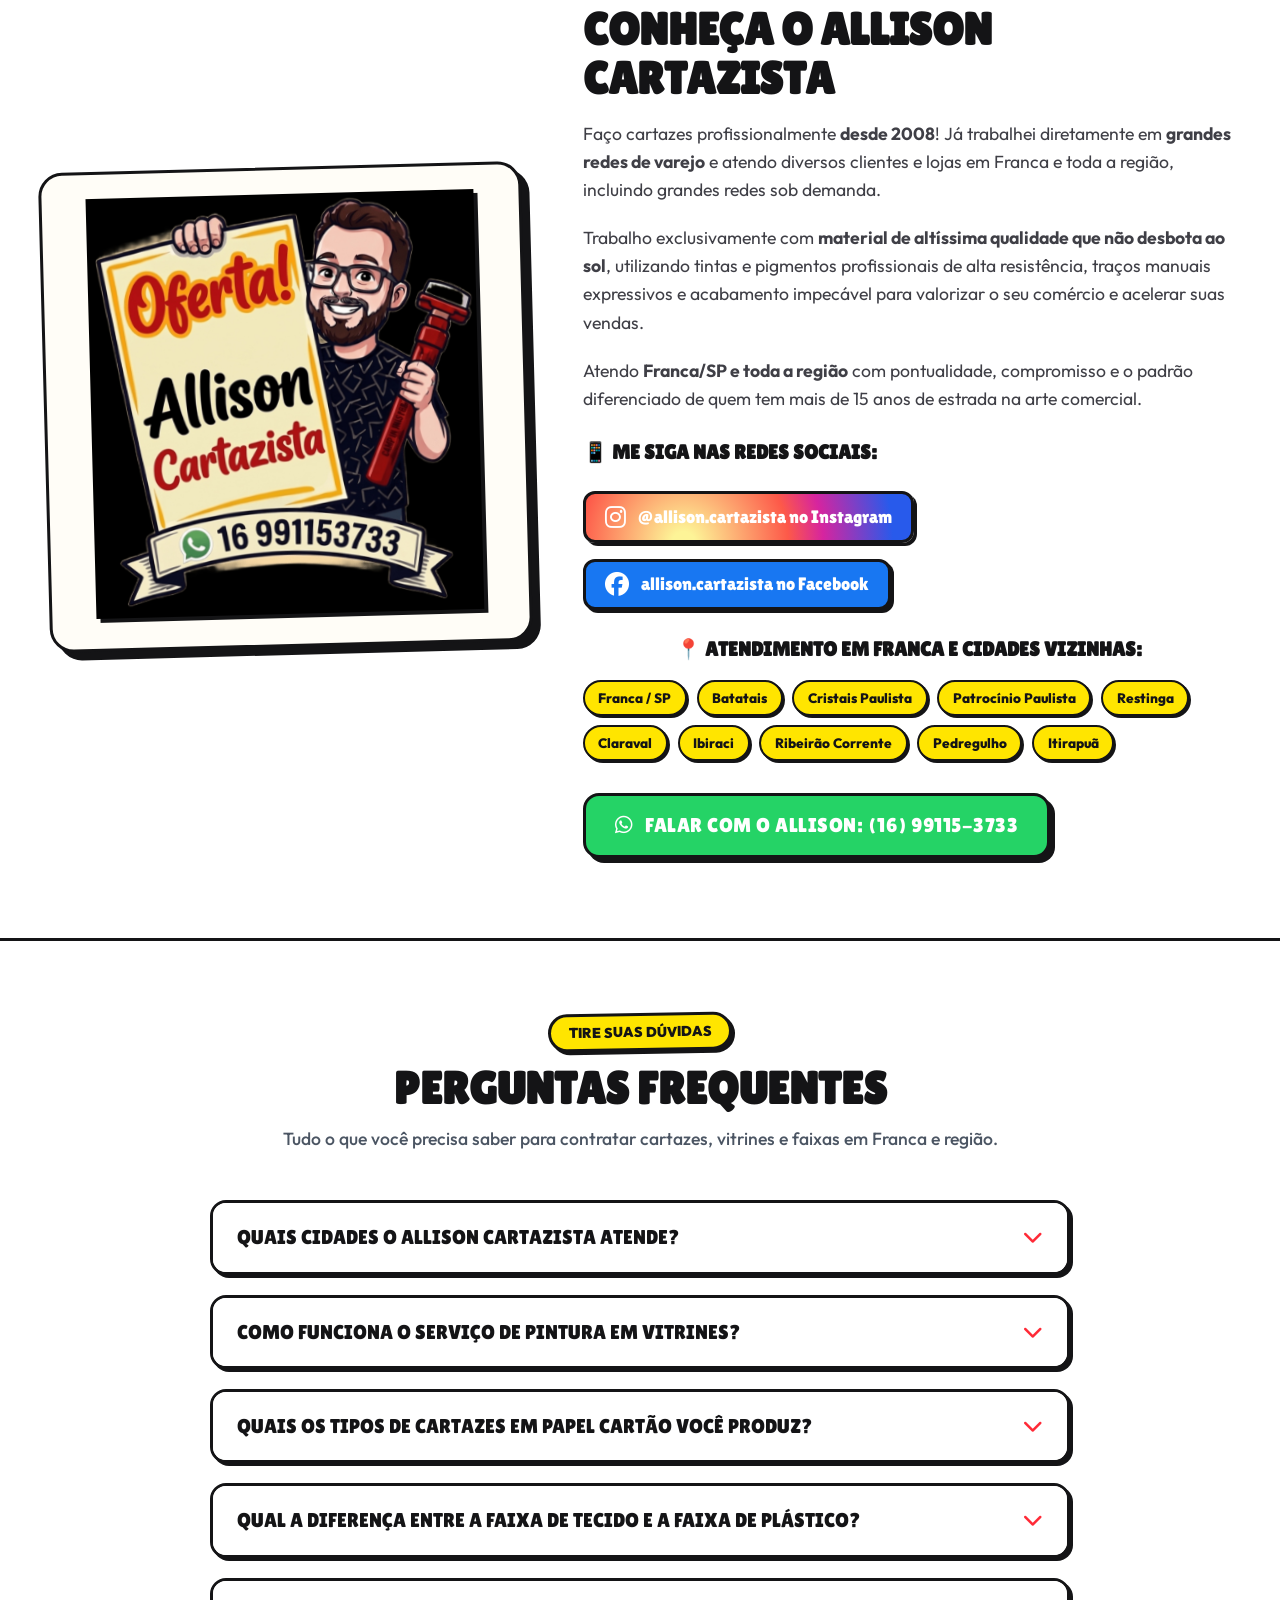
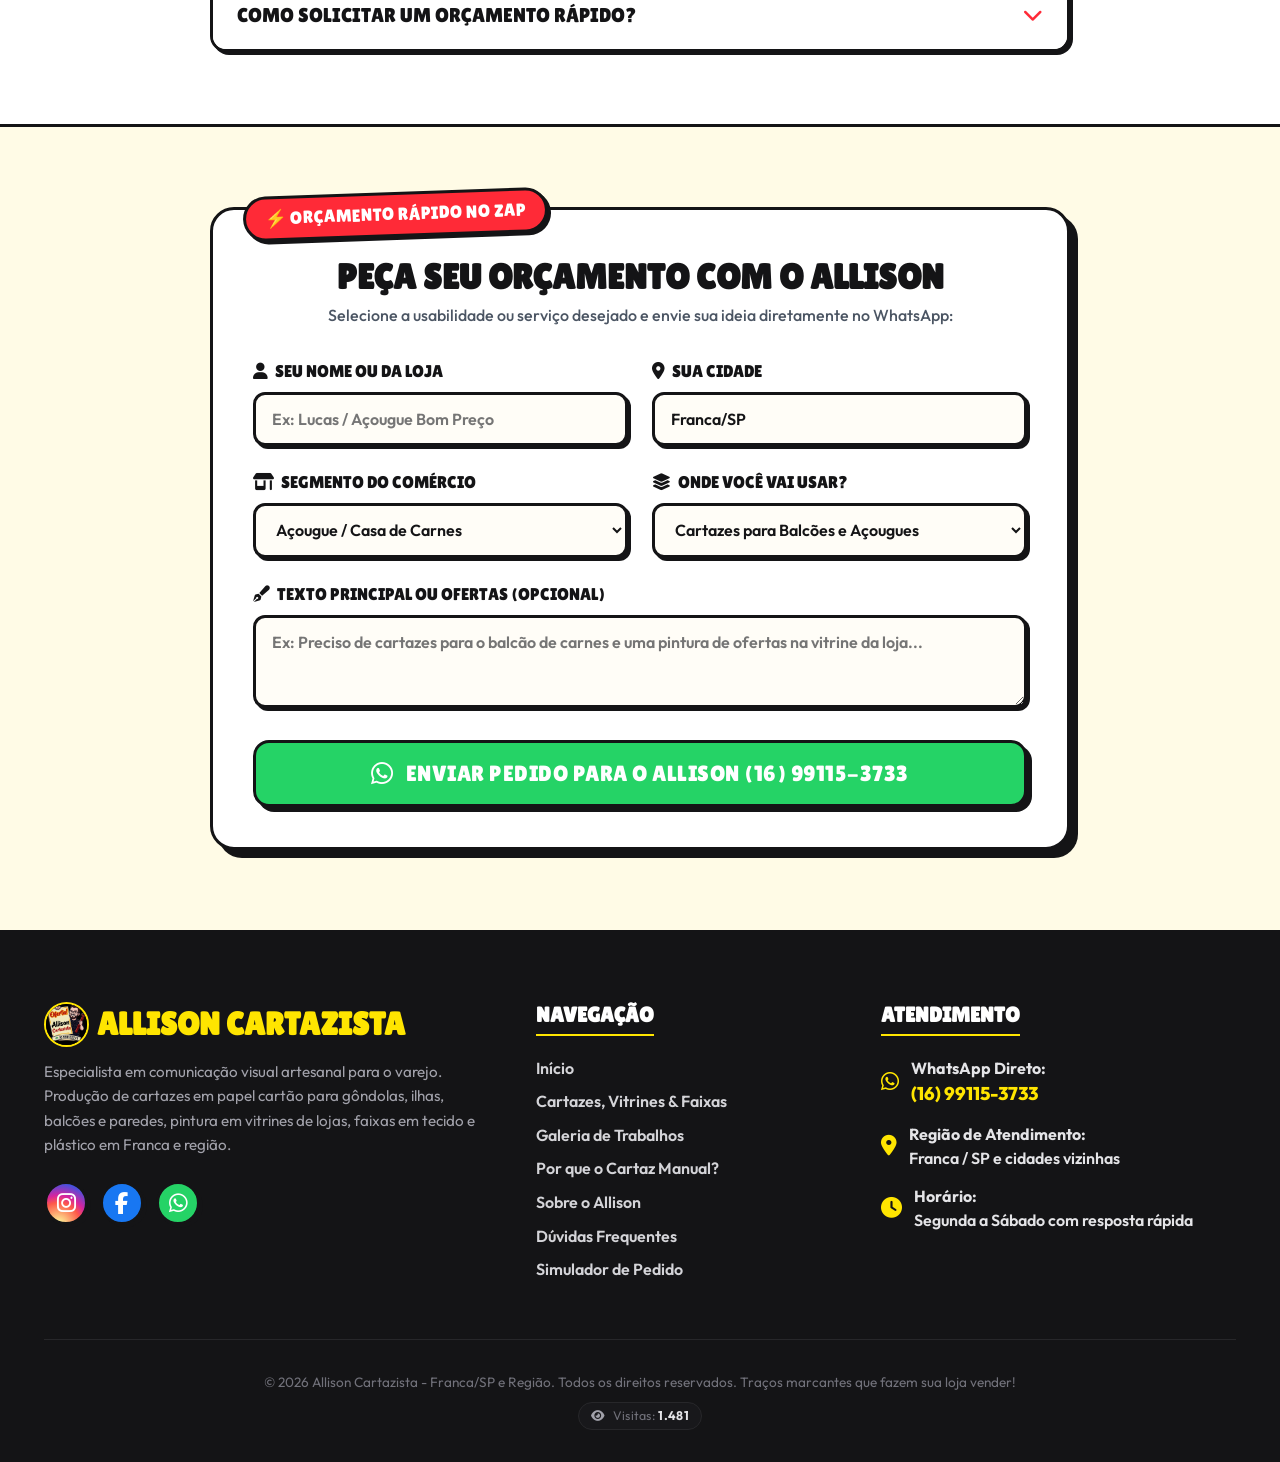
==== commit b84dfcaa: "fix(marquee): restaurar conteudo rico com texto atendimento rapido - entrega rapida" ====
--- a/index.html
+++ b/index.html
@@ -138,19 +138,25 @@
       <div class="marquee-track">
         <!-- BLOCO 1 -->
         <div class="marquee-item">
-          <span>⚡ Atendimento Rápido - Entrega rápida 🚚</span>
-          <span>⚡ Atendimento Rápido - Entrega rápida 🚚</span>
-          <span>⚡ Atendimento Rápido - Entrega rápida 🚚</span>
-          <span>⚡ Atendimento Rápido - Entrega rápida 🚚</span>
-          <span>⚡ Atendimento Rápido - Entrega rápida 🚚</span>
+        <span class="top-badge-location"><i class="fa-solid fa-location-dot"></i> FRANCA / SP E TODA A REGIÃO</span>
+        <span class="top-highlight"><i class="fa-solid fa-paintbrush"></i> ARTE QUE VENDE!</span>
+        <span>• Cartazes em Papel Cartão (Gôndolas, Ilhas, Balcões, Paredes e Recortes)</span>
+        <span class="top-highlight"><i class="fa-solid fa-gem"></i> Pintura em Vitrines para Lojas</span>
+        <span>• Faixas em Tecido para Fachadas</span>
+        <span>• Faixas Plásticas 100% Impermeáveis</span>
+        <span class="top-highlight"><i class="fa-solid fa-truck-fast"></i> Atendimento Rápido — Entrega Rápida</span>
+        <span>• Fale direto com o Allison: <strong>(16) 99115-3733</strong></span>
         </div>
         <!-- BLOCO 2 (DUPLICADO PARA CONTINUIDADE SEM EMENDAS) -->
         <div class="marquee-item" aria-hidden="true">
-          <span>⚡ Atendimento Rápido - Entrega rápida 🚚</span>
-          <span>⚡ Atendimento Rápido - Entrega rápida 🚚</span>
-          <span>⚡ Atendimento Rápido - Entrega rápida 🚚</span>
-          <span>⚡ Atendimento Rápido - Entrega rápida 🚚</span>
-          <span>⚡ Atendimento Rápido - Entrega rápida 🚚</span>
+        <span class="top-badge-location"><i class="fa-solid fa-location-dot"></i> FRANCA / SP E TODA A REGIÃO</span>
+        <span class="top-highlight"><i class="fa-solid fa-paintbrush"></i> ARTE QUE VENDE!</span>
+        <span>• Cartazes em Papel Cartão (Gôndolas, Ilhas, Balcões, Paredes e Recortes)</span>
+        <span class="top-highlight"><i class="fa-solid fa-gem"></i> Pintura em Vitrines para Lojas</span>
+        <span>• Faixas em Tecido para Fachadas</span>
+        <span>• Faixas Plásticas 100% Impermeáveis</span>
+        <span class="top-highlight"><i class="fa-solid fa-truck-fast"></i> Atendimento Rápido — Entrega Rápida</span>
+        <span>• Fale direto com o Allison: <strong>(16) 99115-3733</strong></span>
         </div>
       </div>
     </div>
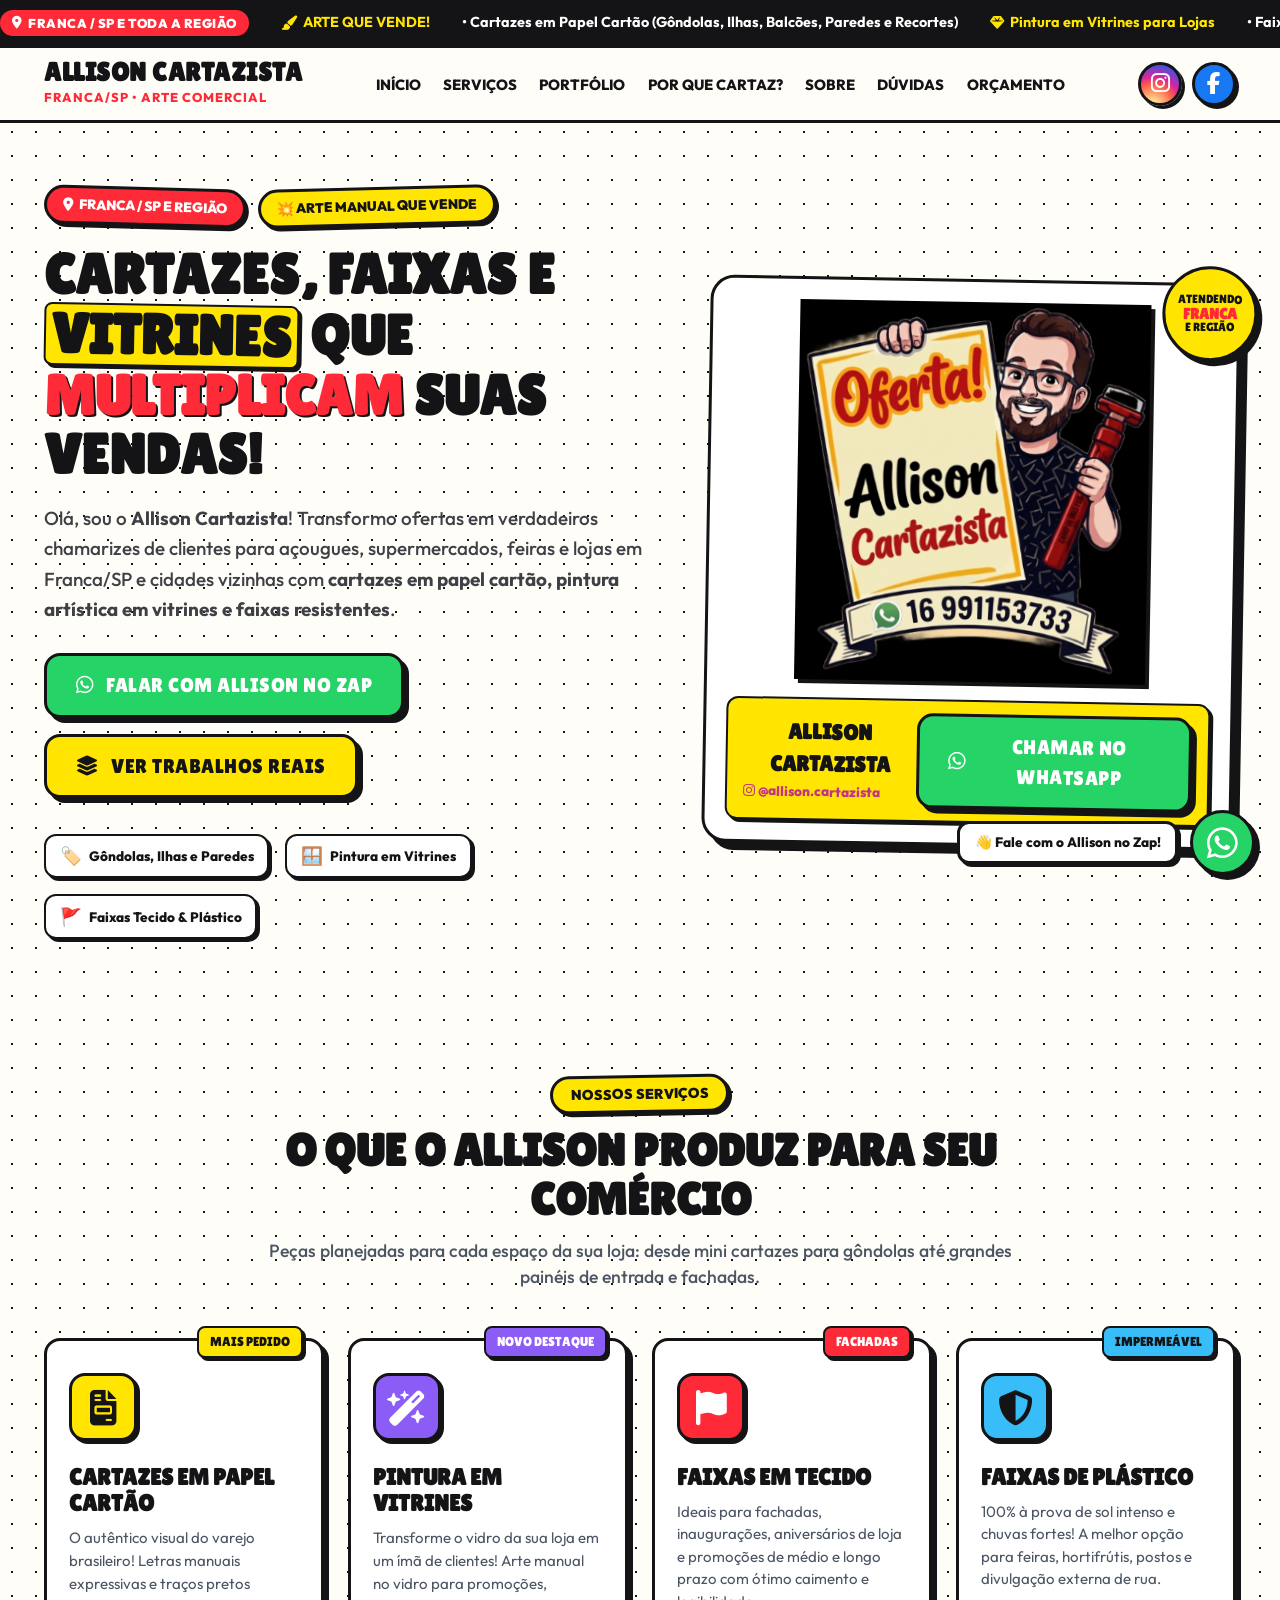
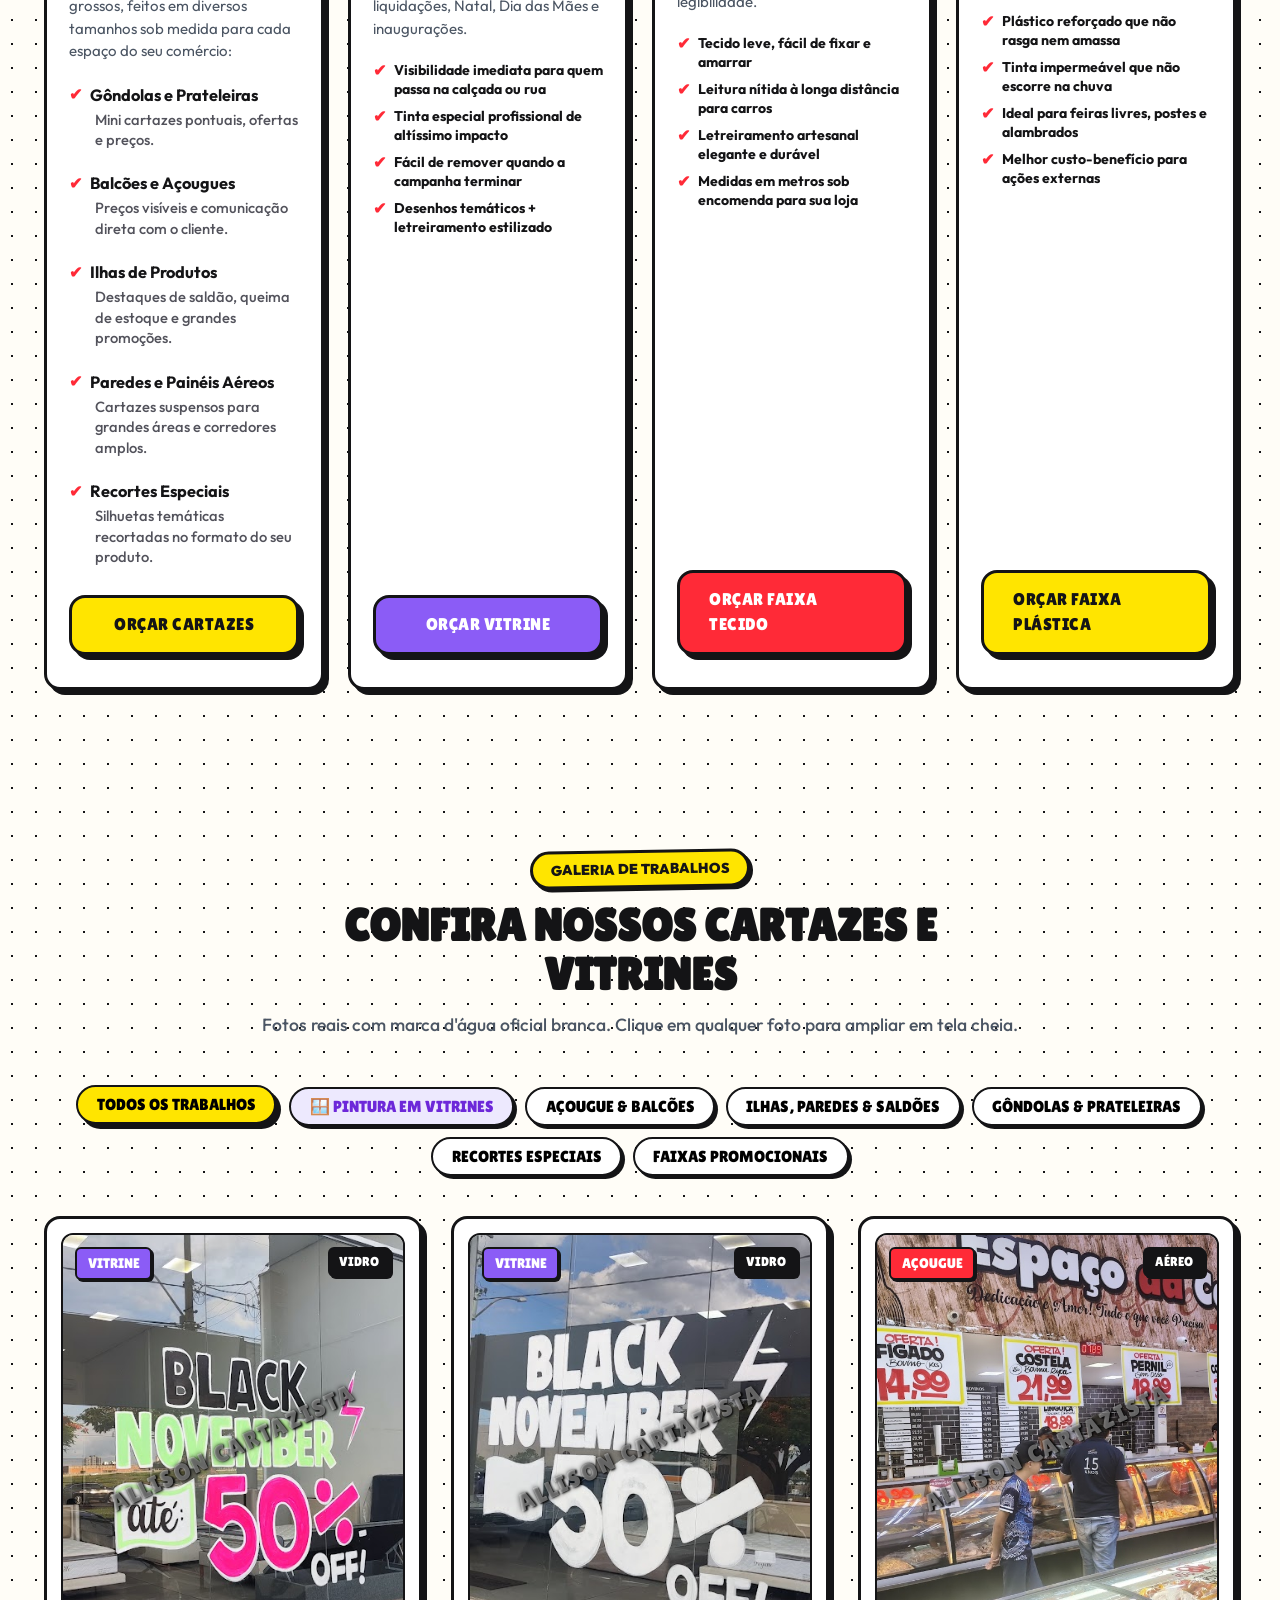
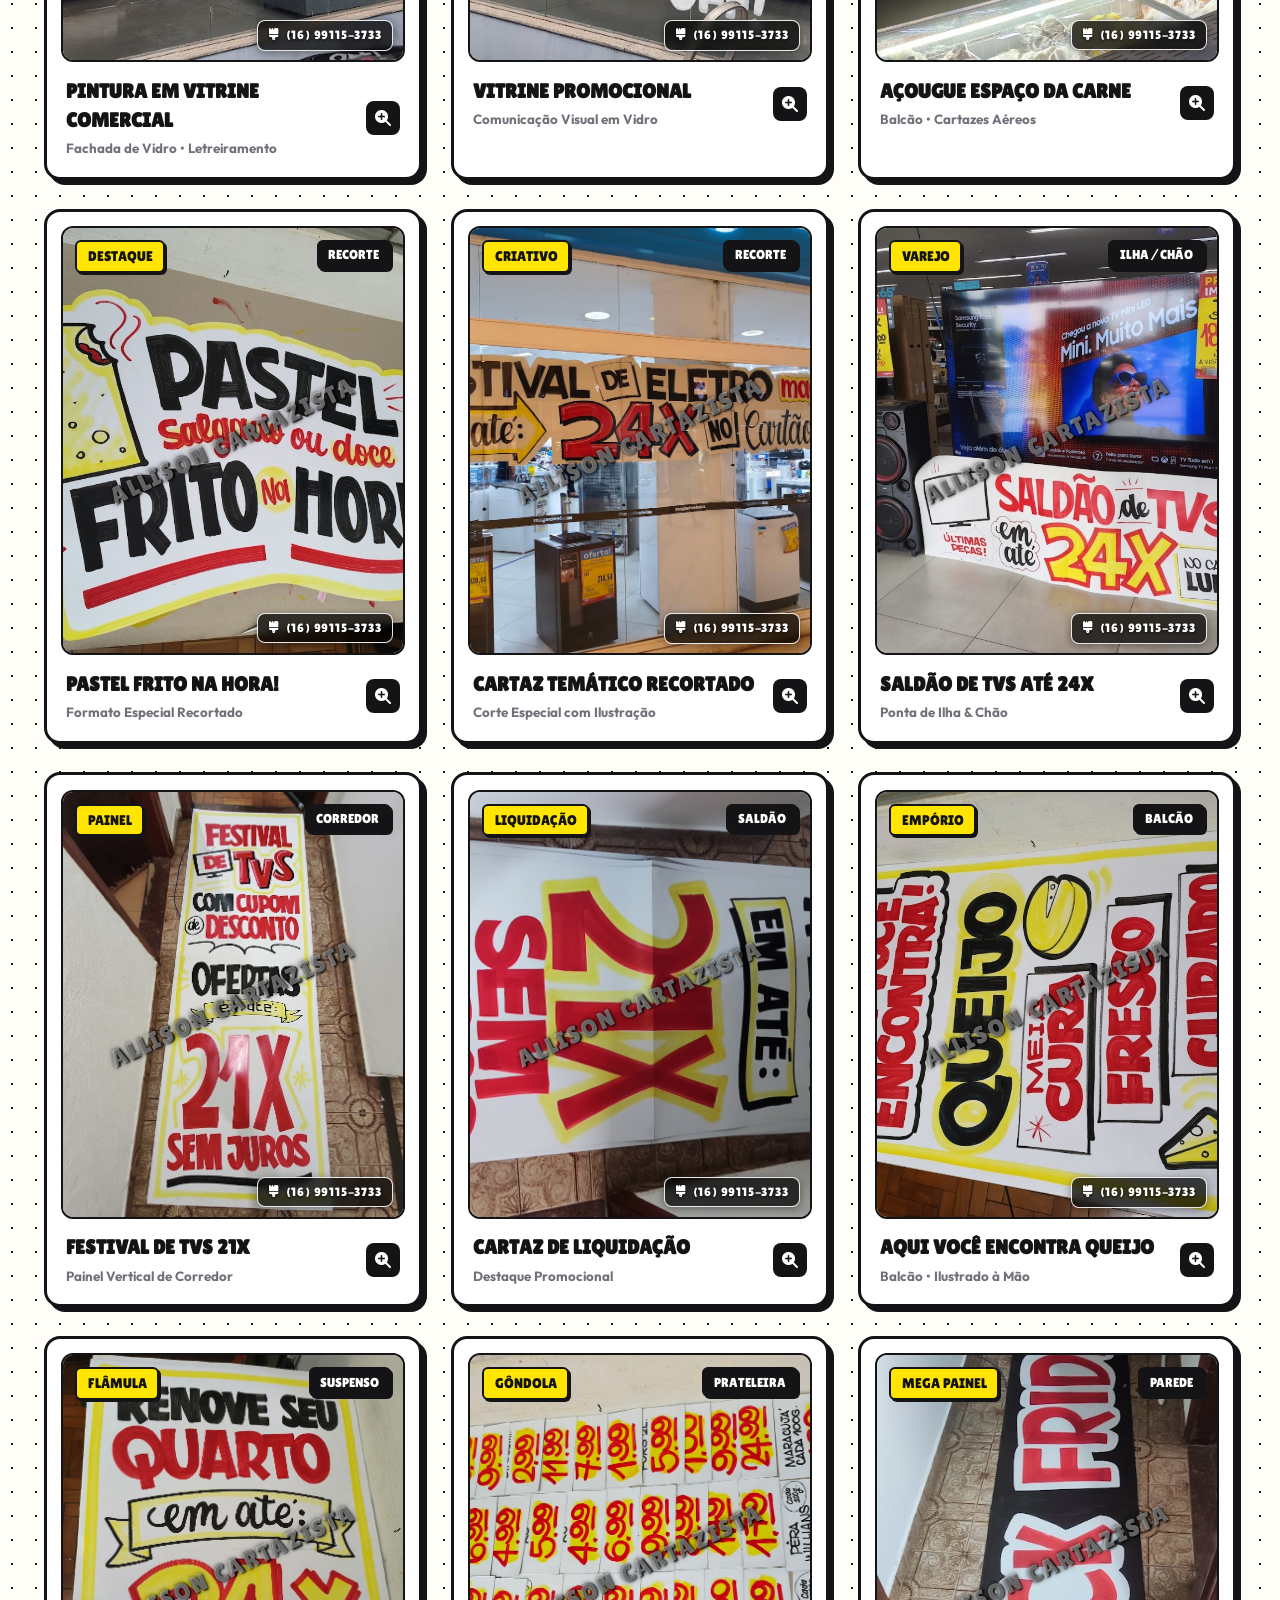
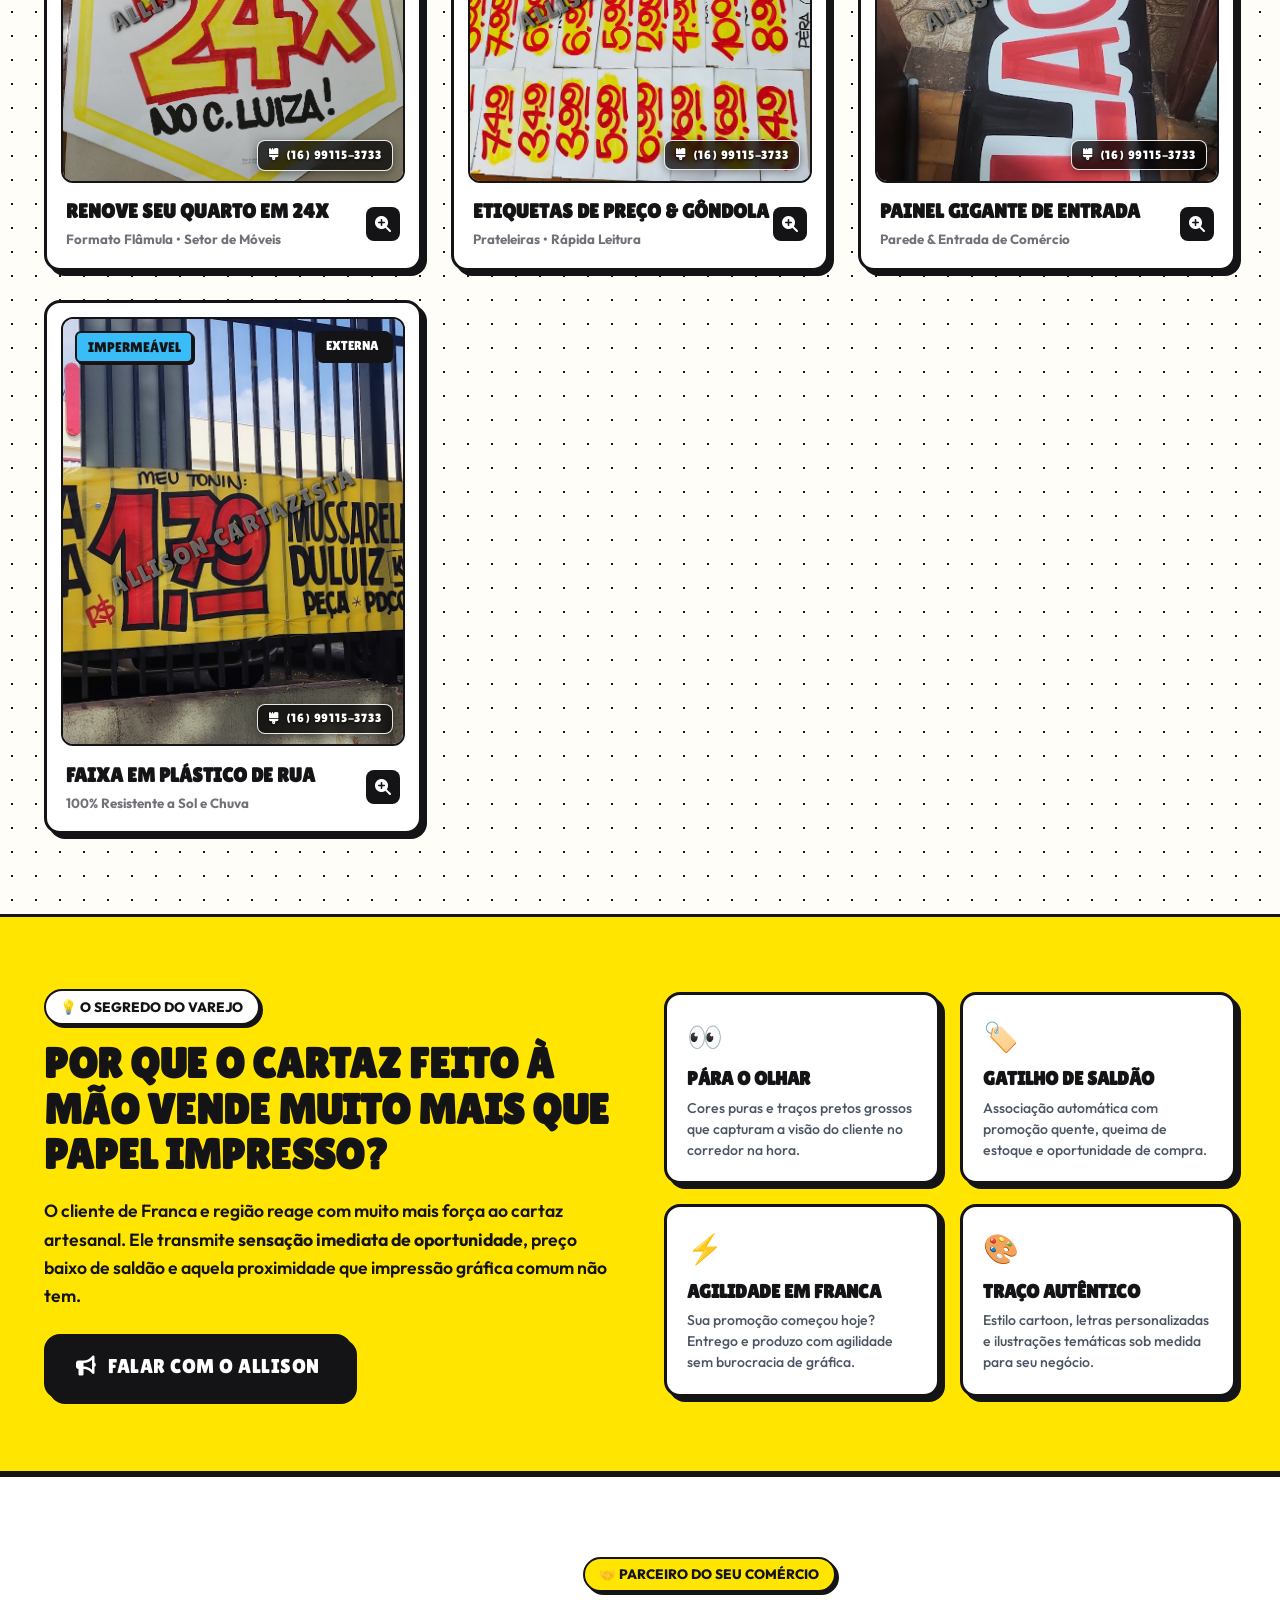
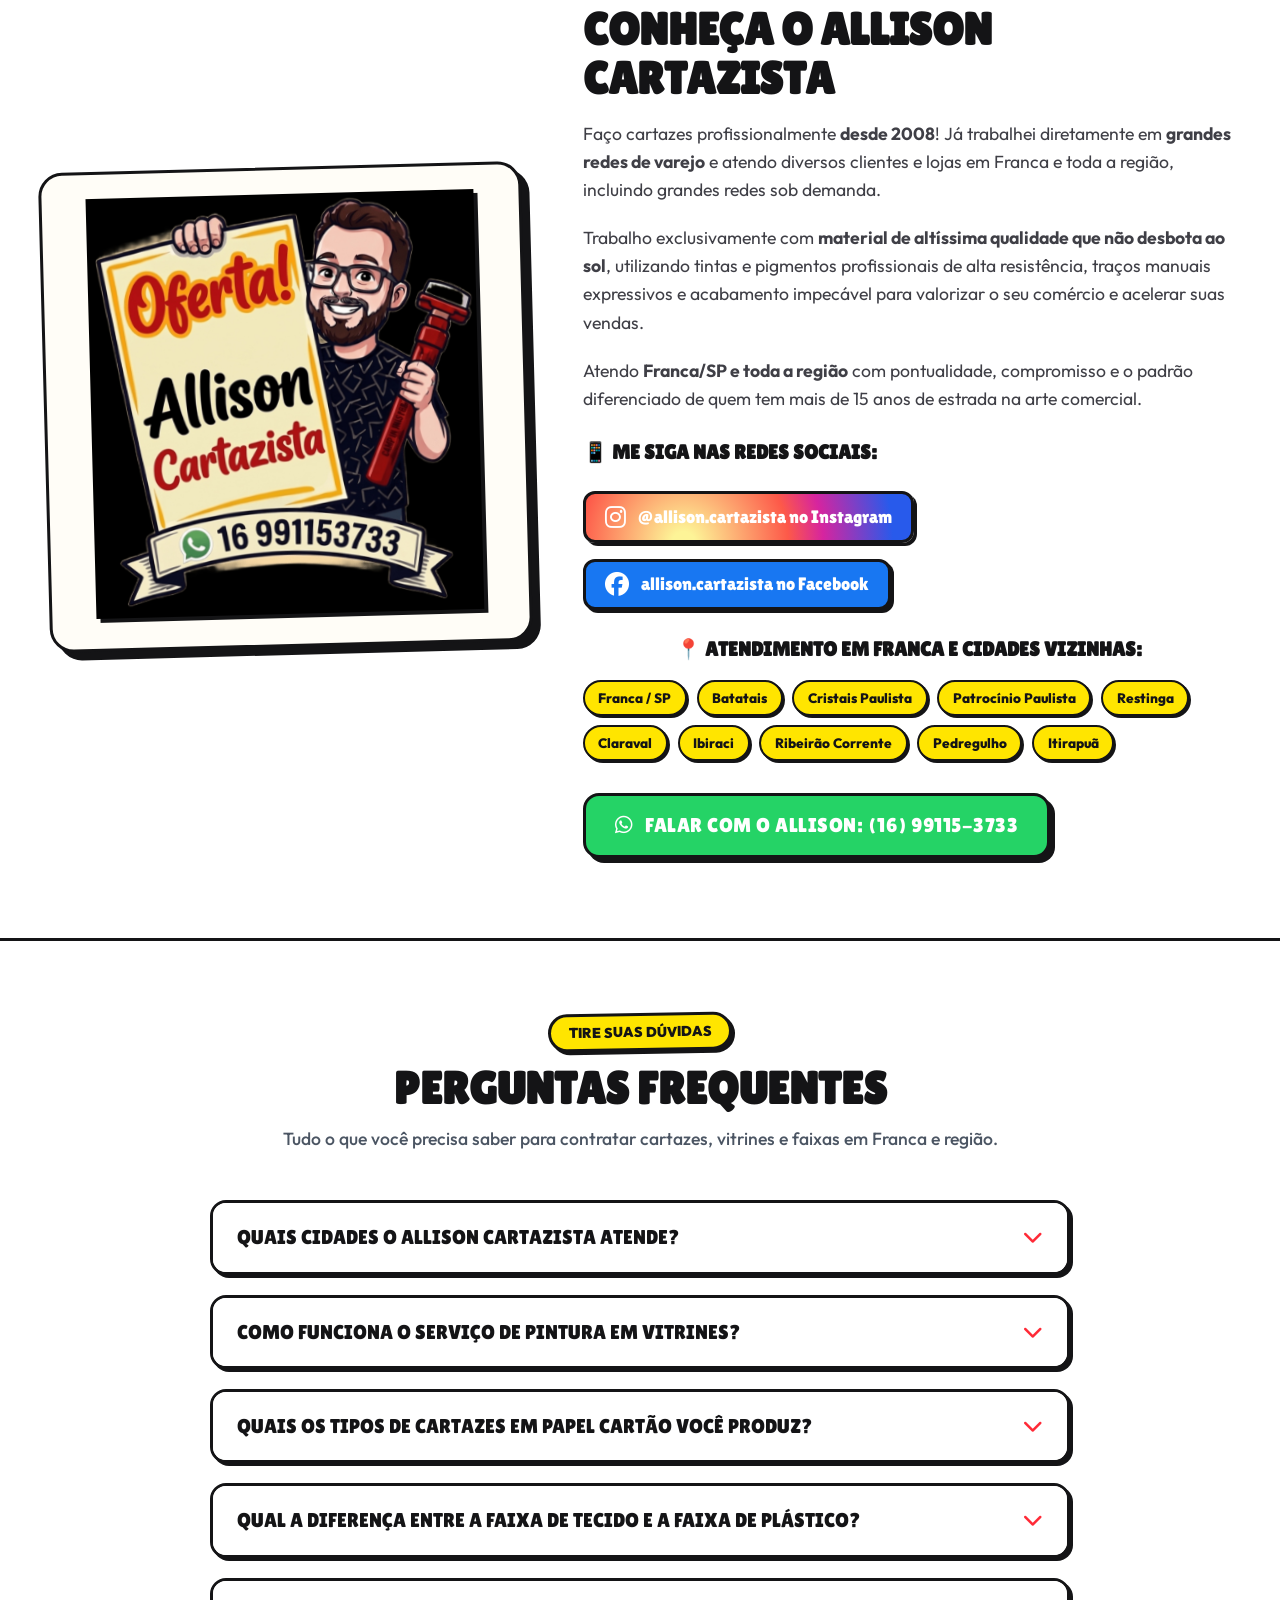
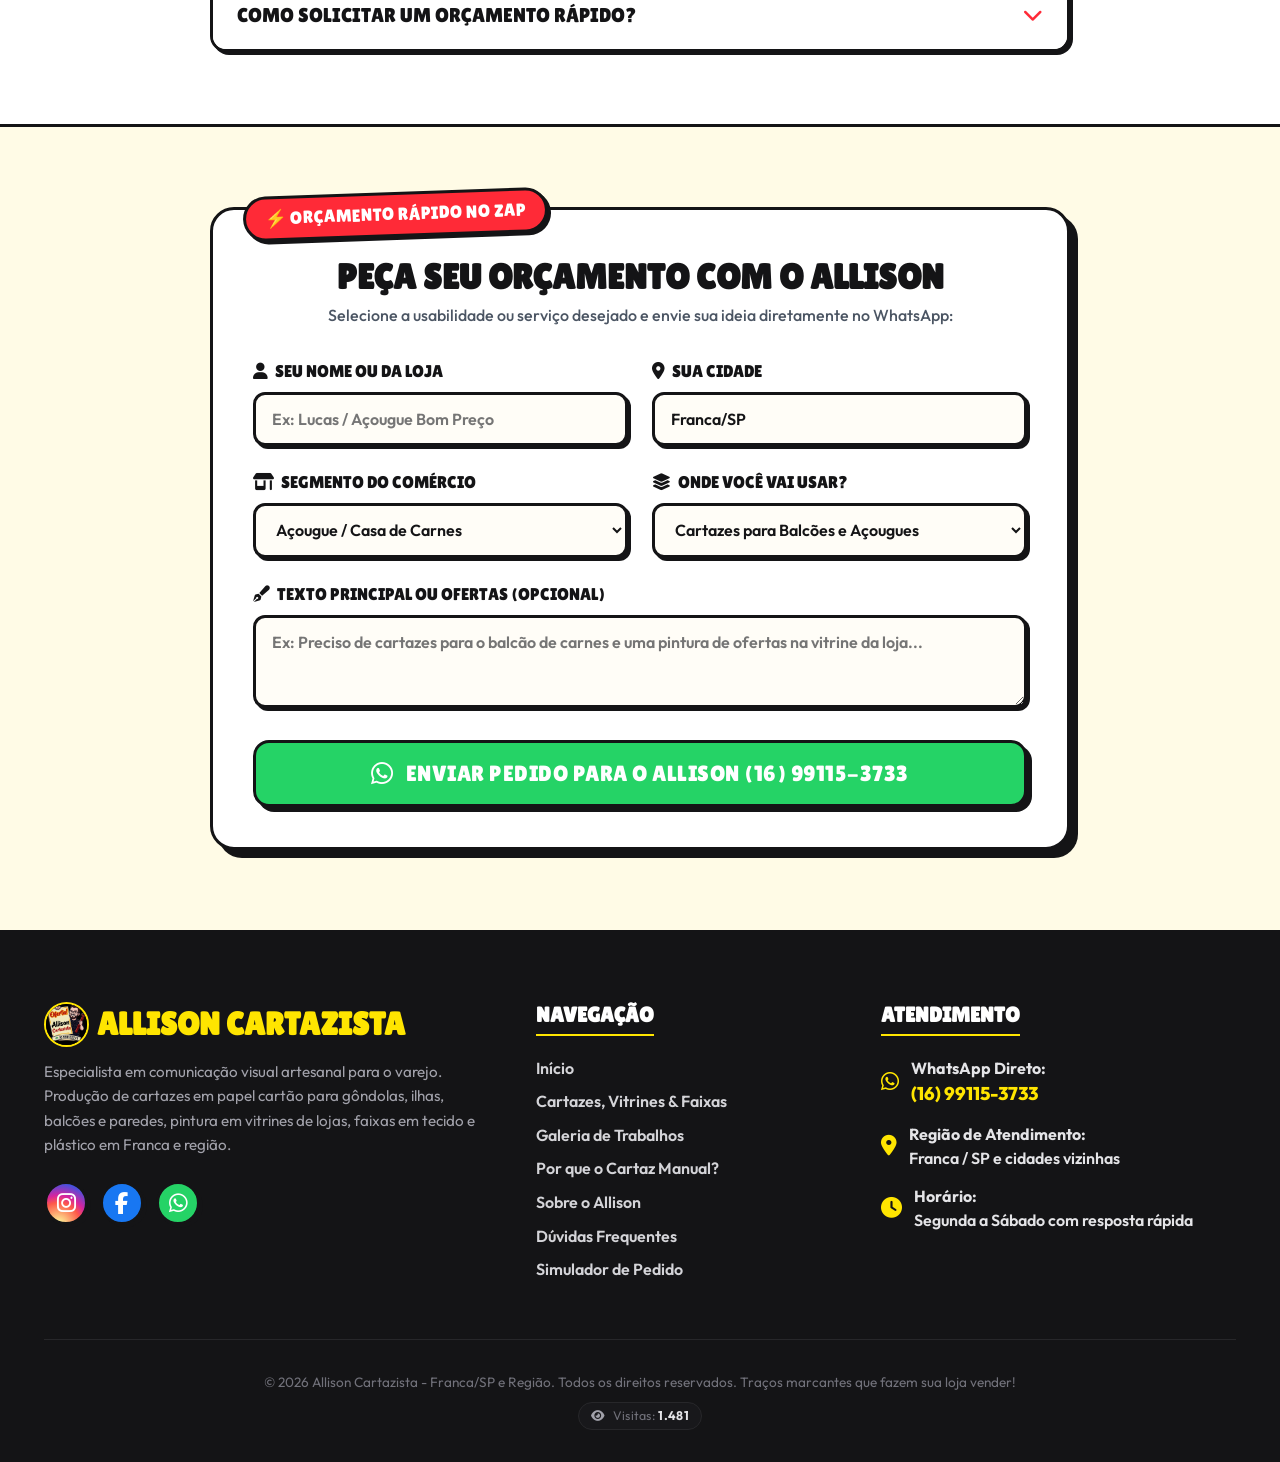
==== commit 9566c12f: "fix(ui): remover botao zap duplicado do cabecalho e botao extra abaixo do card do logo" ====
--- a/index.html
+++ b/index.html
@@ -193,10 +193,6 @@
             <a href="https://www.facebook.com/allison.cartazista/" target="_blank" class="social-icon-btn btn-face nav-desktop-social" title="Facebook allison.cartazista" aria-label="Facebook Allison Cartazista">
               <i class="fa-brands fa-facebook-f"></i>
             </a>
-            <!-- LINK WHATSAPP DIRETO -->
-            <a href="https://wa.me/5516991153733?text=Ol%C3%A1%20Allison!%20Vim%20pelo%20site%20e%20gostaria%20de%20um%20or%C3%A7amento%20de%20cartazes/vitrines%20para%20meu%20com%C3%A9rcio%20em%20Franca/regi%C3%A3o." target="_blank" class="social-icon-btn btn-zap" title="WhatsApp: (16) 99115-3733" aria-label="WhatsApp Allison Cartazista">
-              <i class="fa-brands fa-whatsapp"></i>
-            </a>
           </div>
 
           <button class="mobile-menu-btn" id="mobileMenuBtn" aria-label="Abrir Menu">
@@ -293,11 +289,6 @@
             </div>
             <a href="https://wa.me/5516991153733?text=Ol%C3%A1%20Allison!%20Vi%20seu%20mascote%20e%20site,%20gostaria%20de%20um%20or%C3%A7amento." target="_blank" class="cartoon-btn btn-green hero-chamar-btn">
               <i class="fa-brands fa-whatsapp"></i> Chamar no WhatsApp
-            </a>
-          </div>
-            </div>
-            <a href="https://wa.me/5516991153733?text=Ol%C3%A1%20Allison!%20Vi%20seu%20mascote%20e%20site,%20gostaria%20de%20um%20or%C3%A7amento." target="_blank" class="cartoon-btn btn-green" style="padding: 0.45rem 0.85rem; font-size: 0.95rem;">
-              <i class="fa-brands fa-whatsapp"></i> Chamar
             </a>
           </div>
         </div>
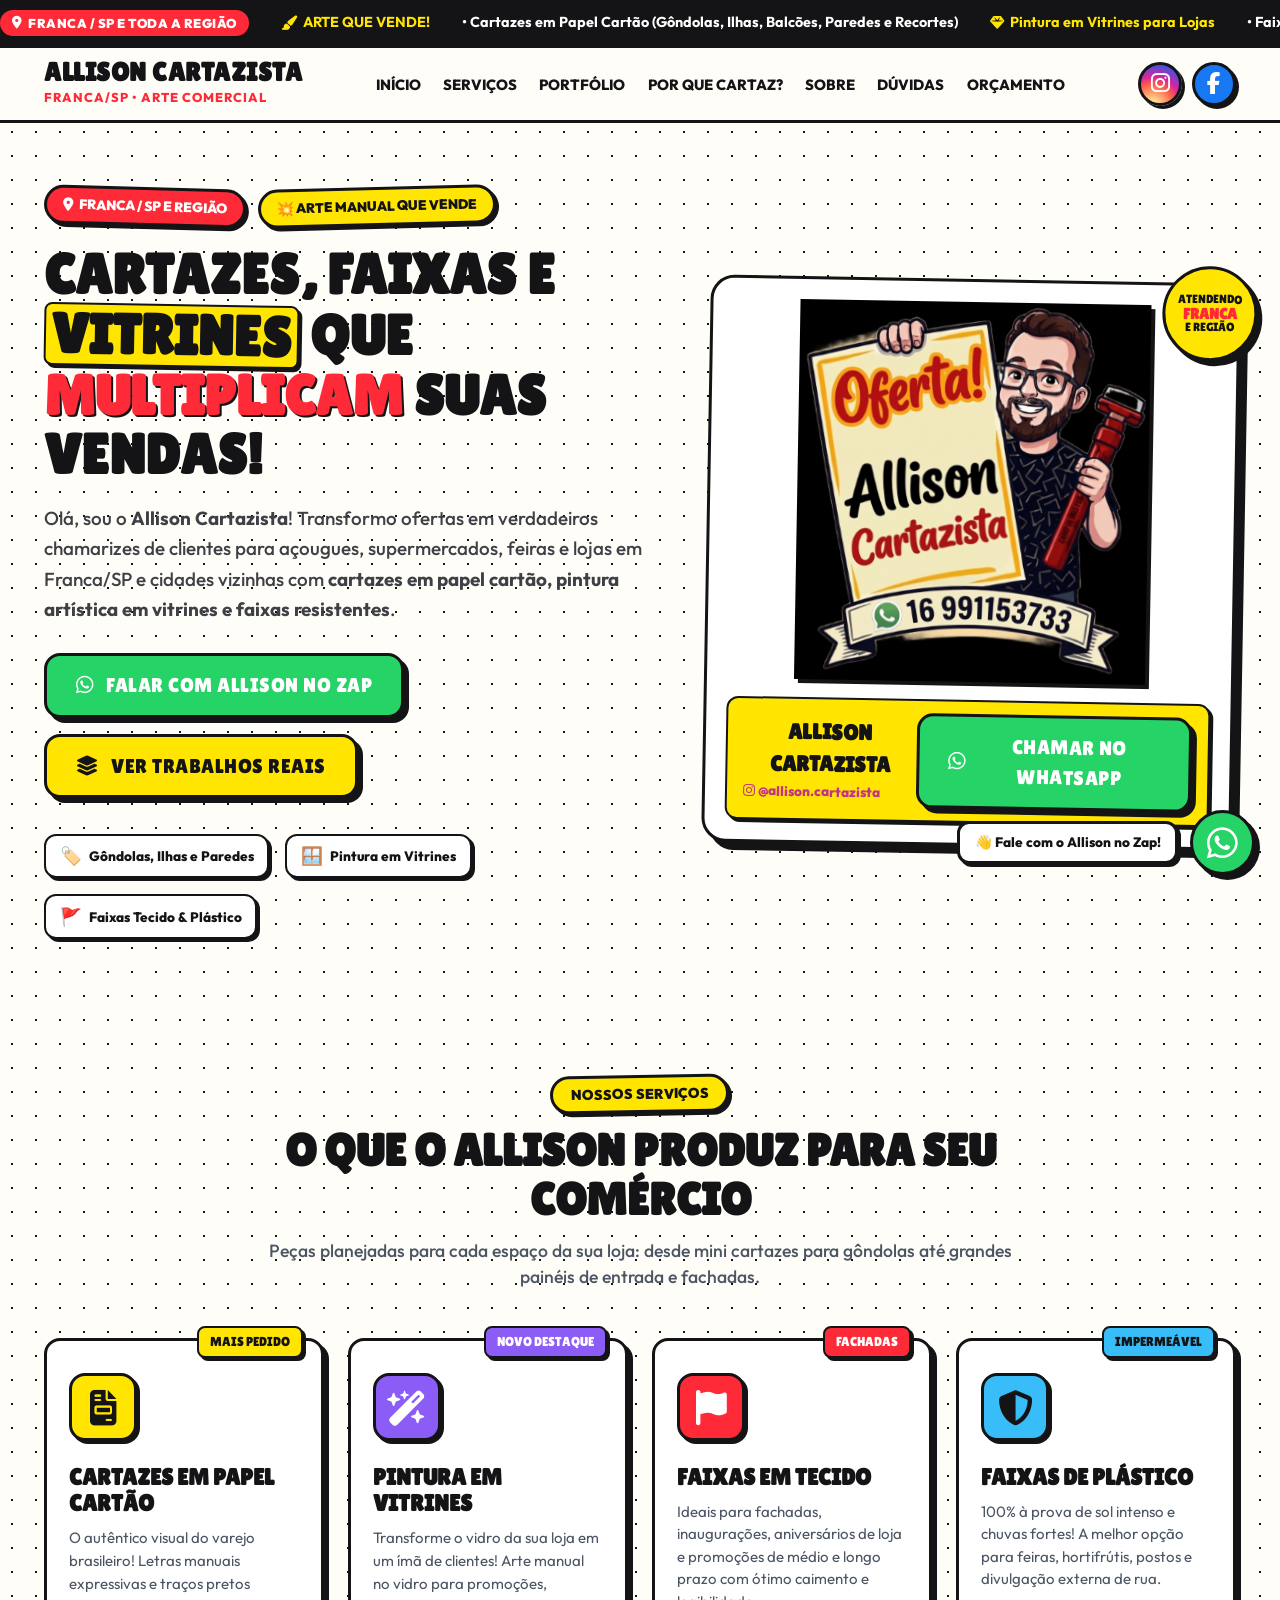
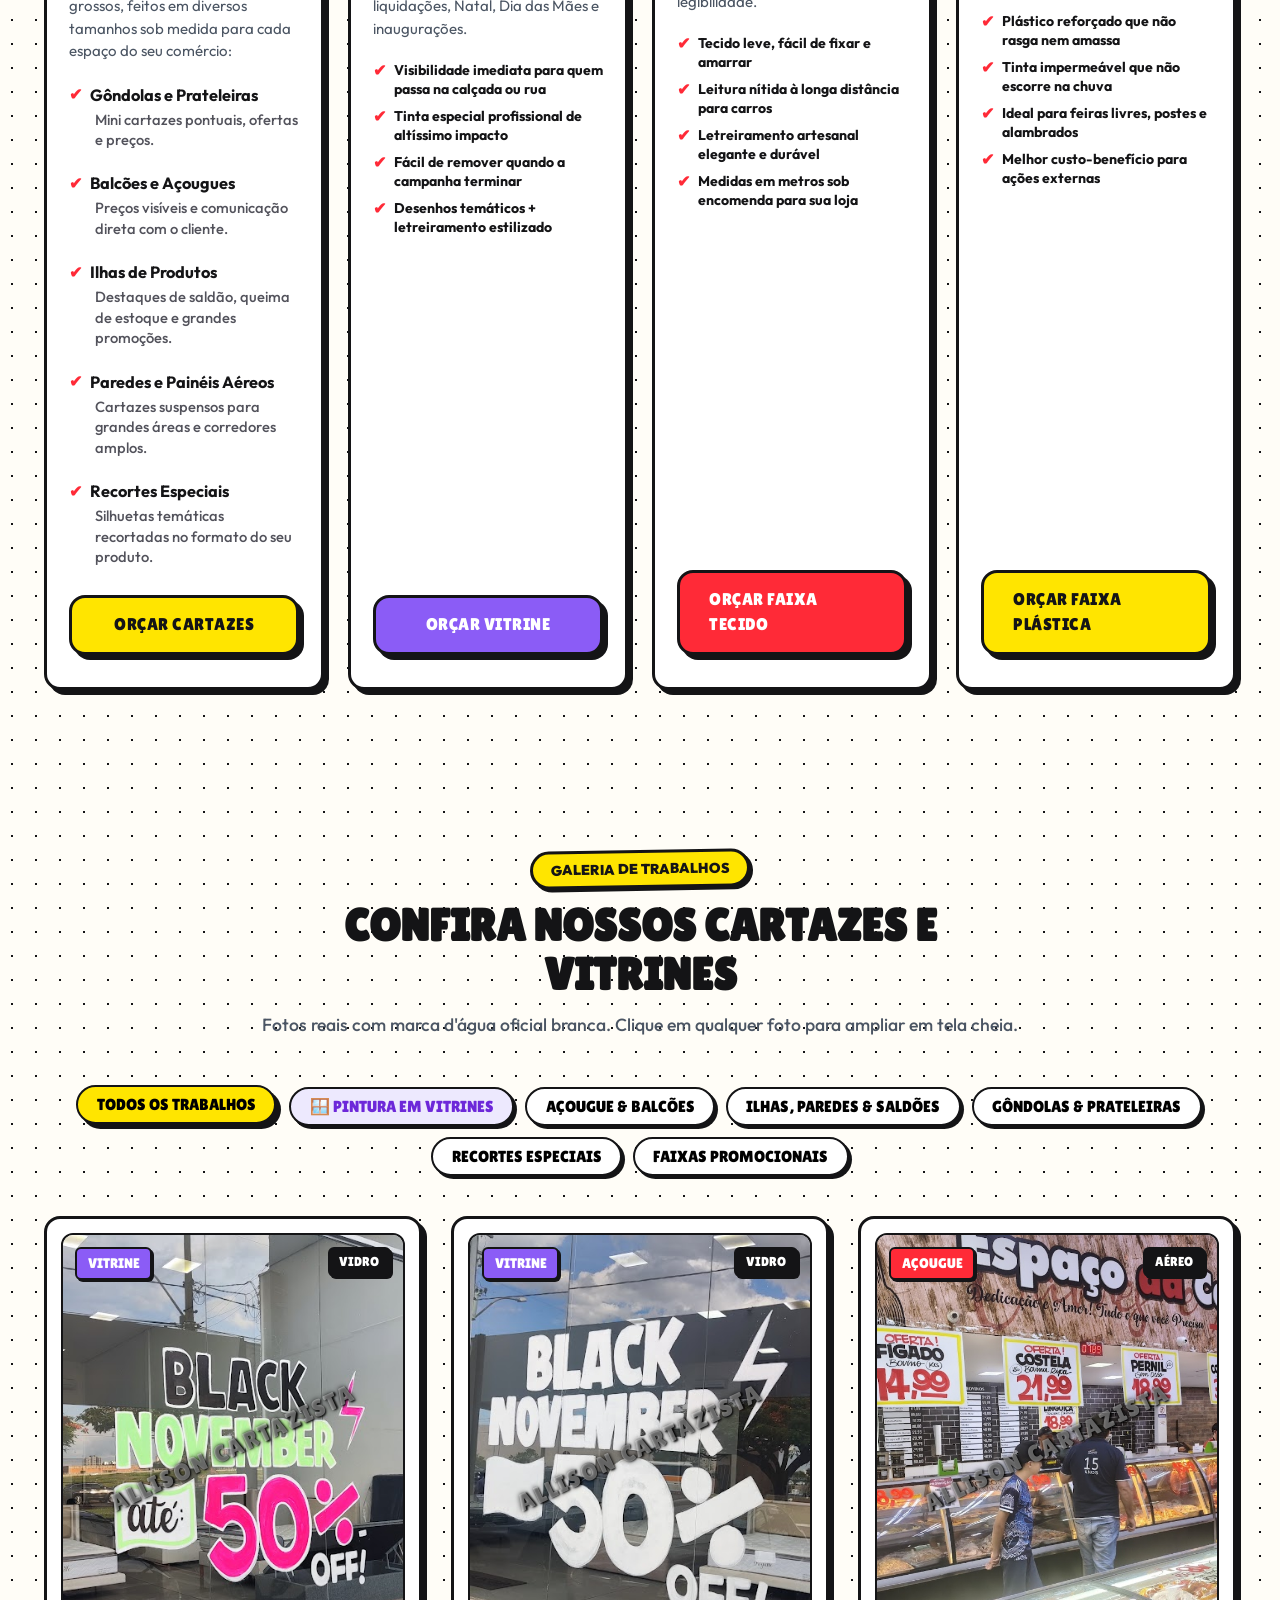
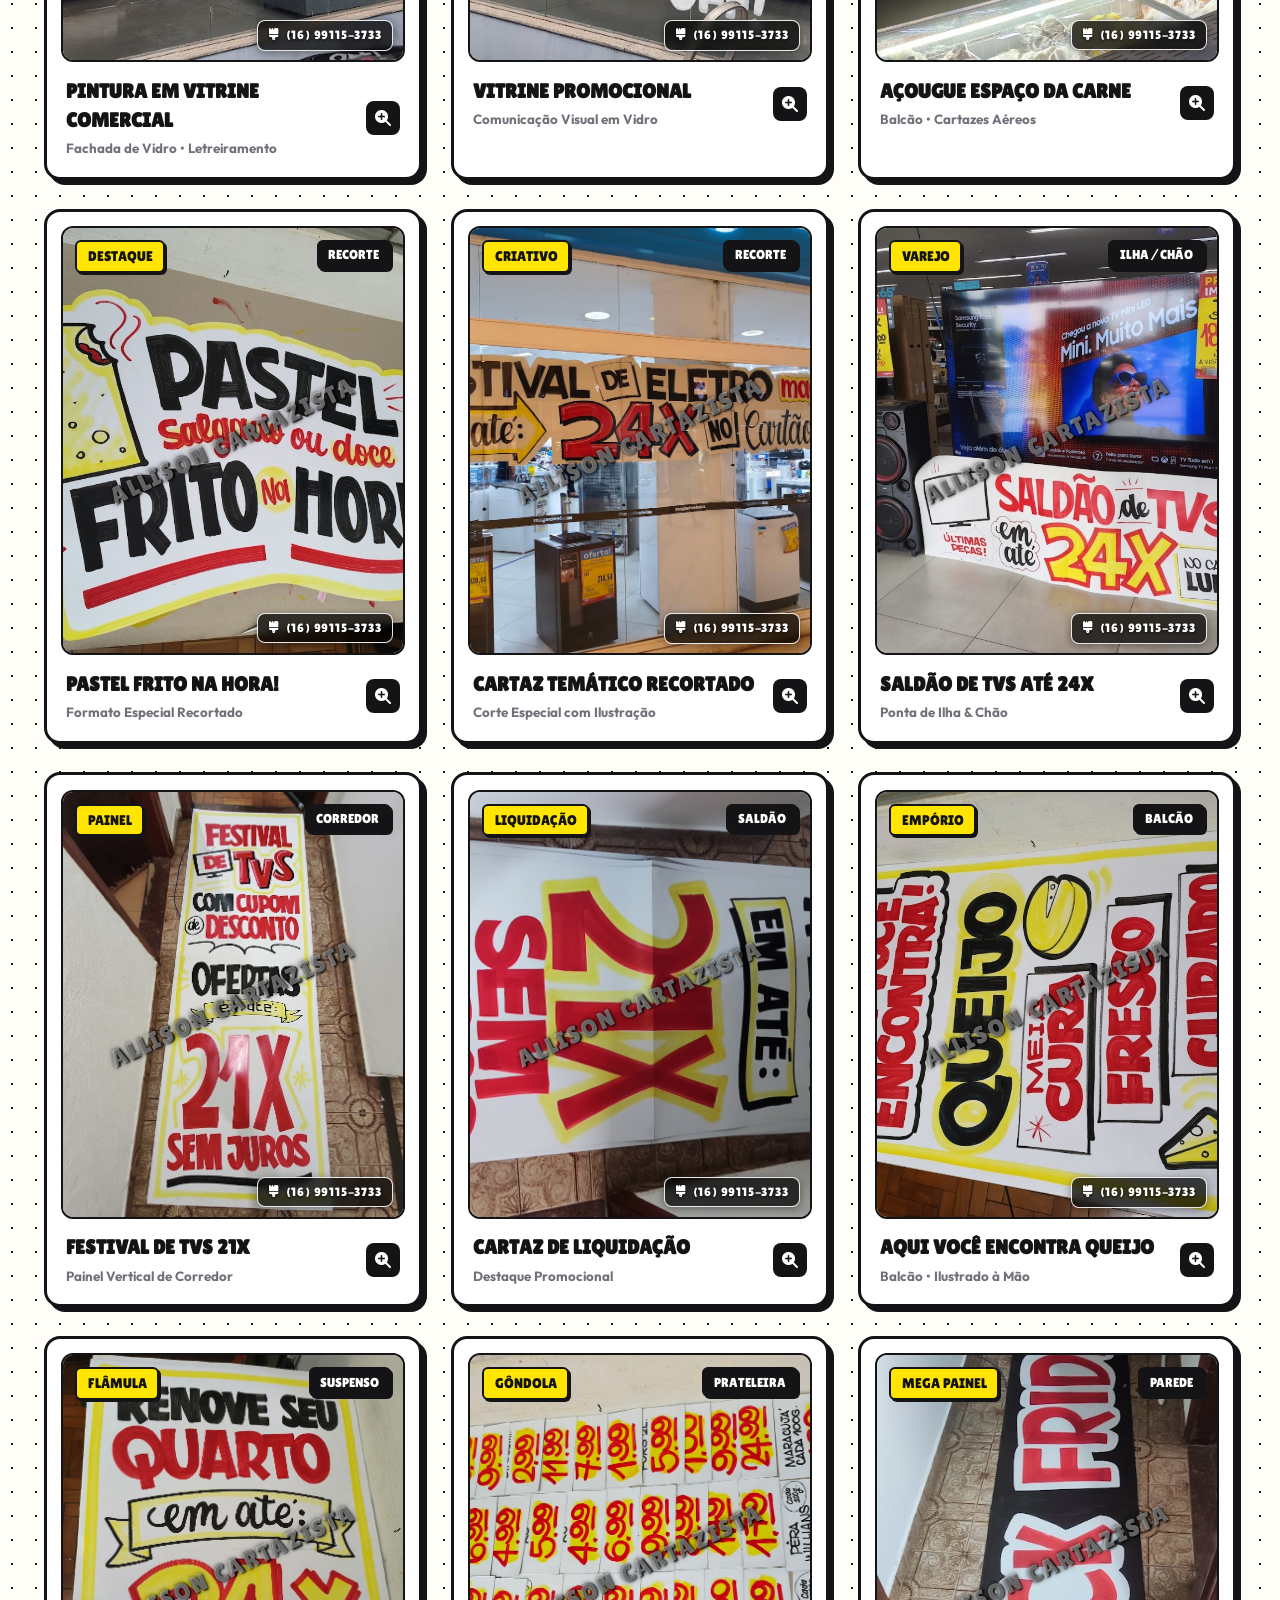
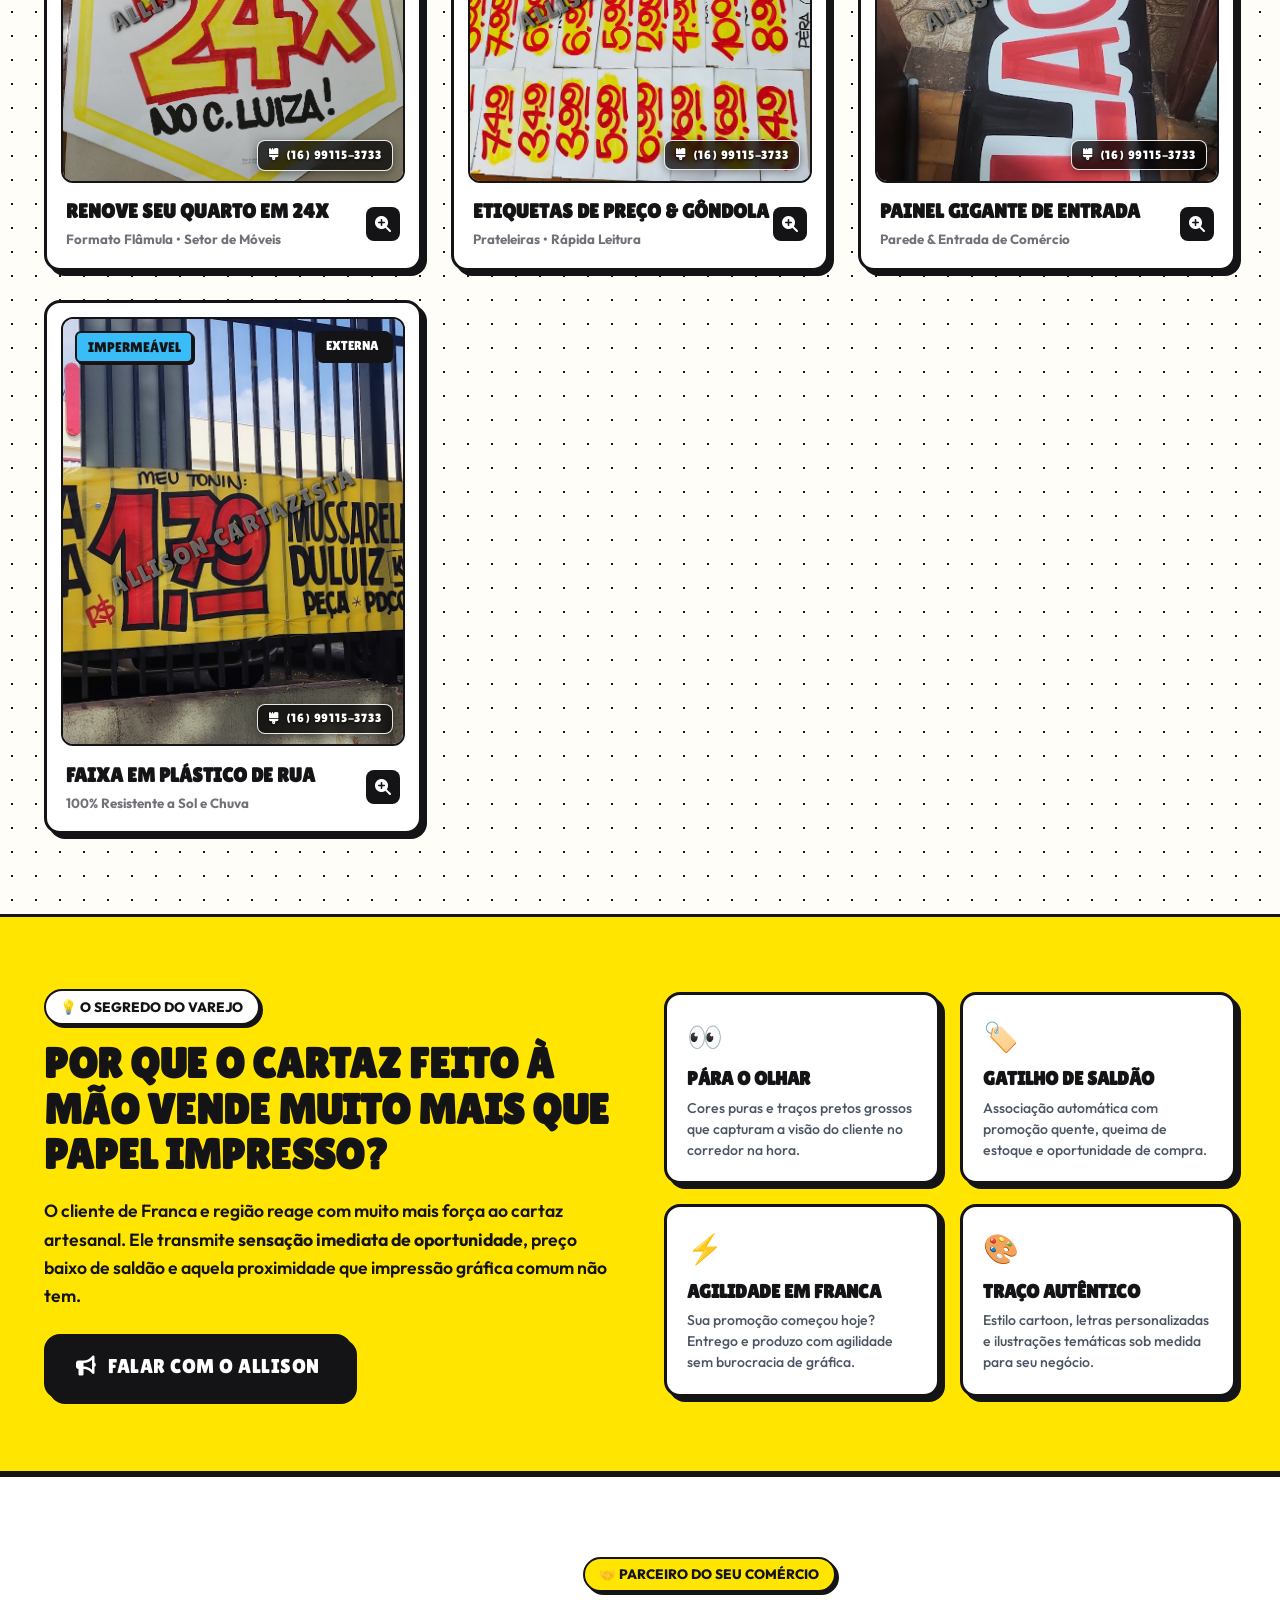
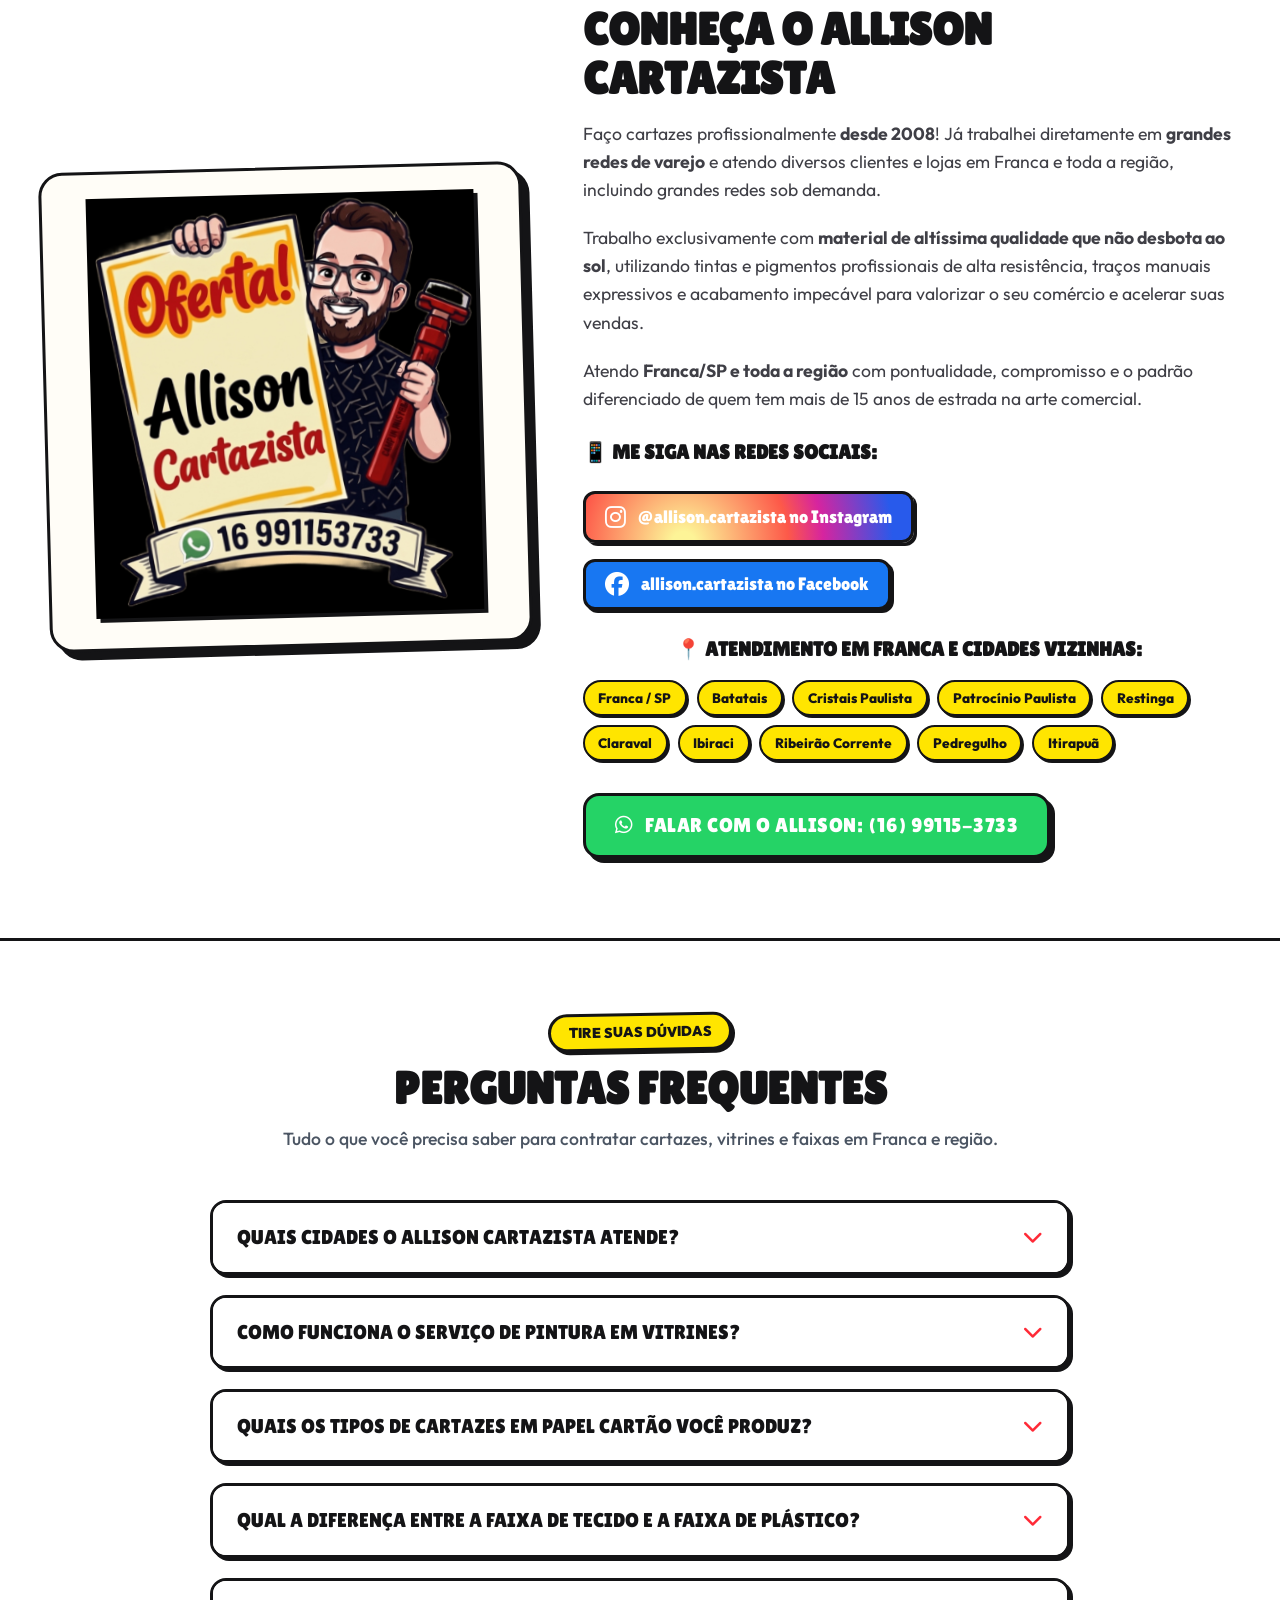
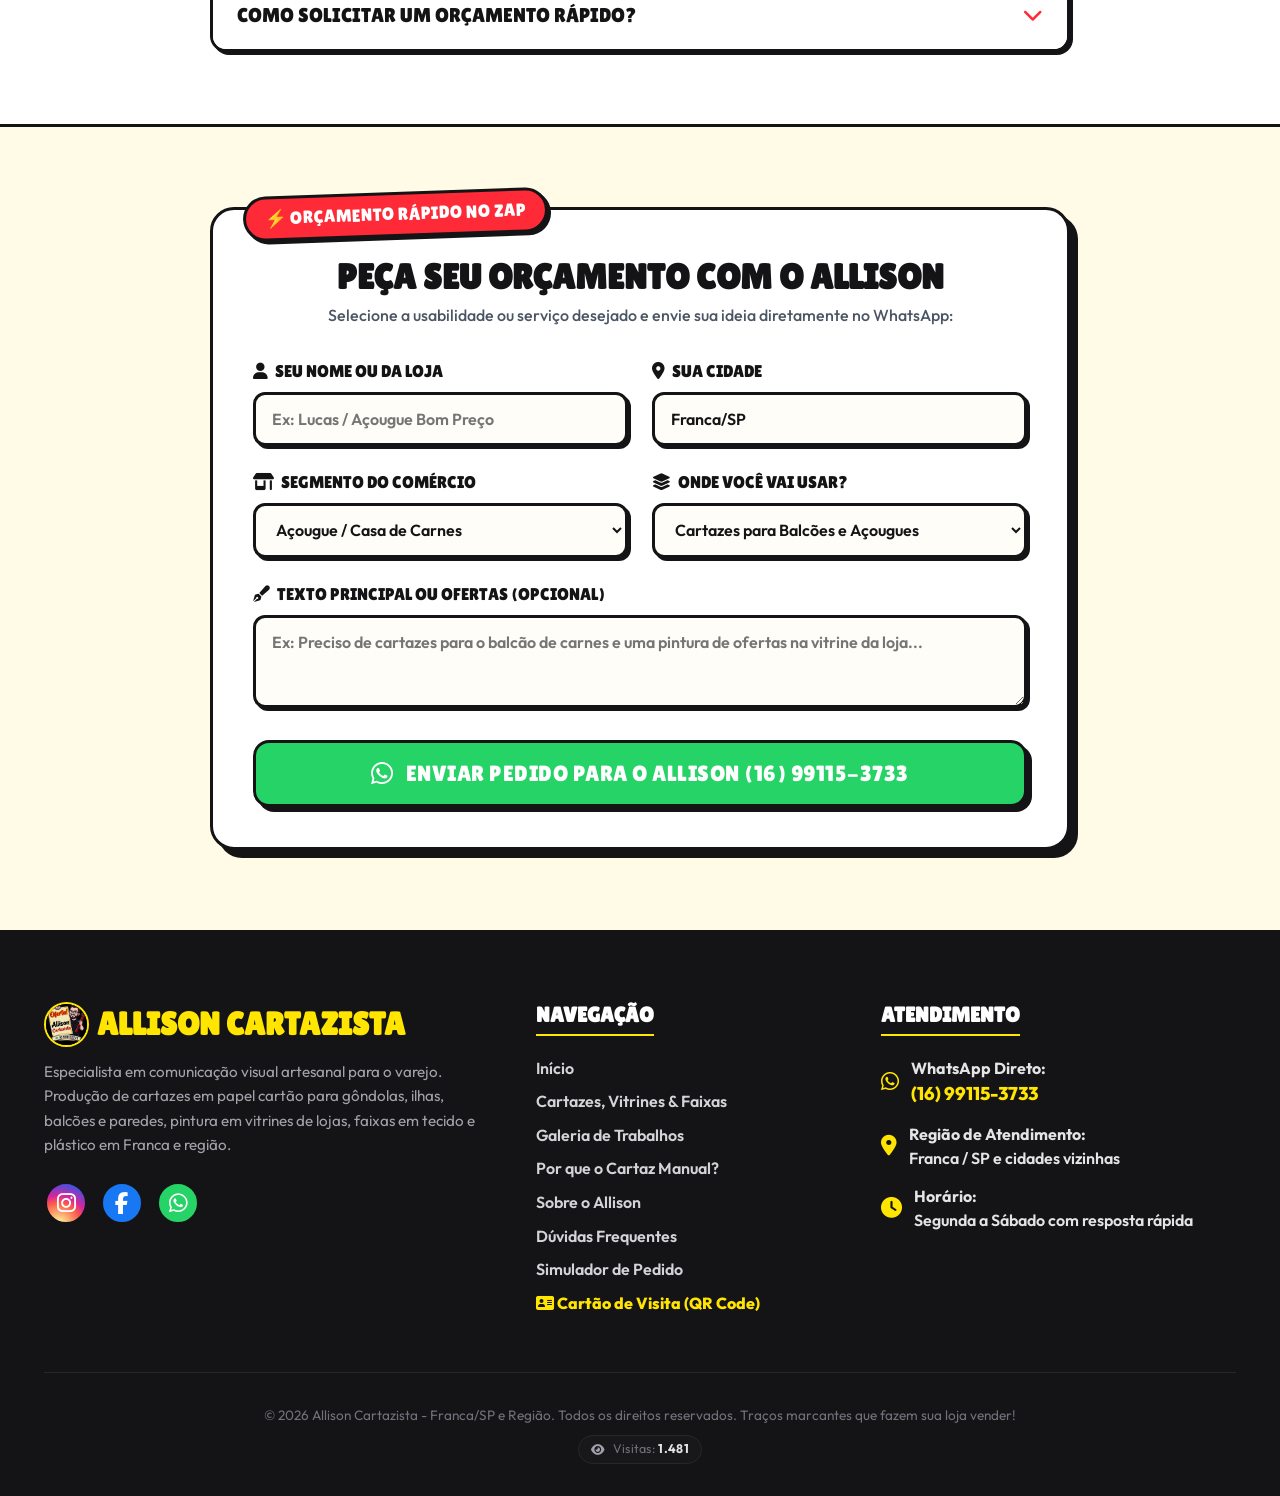
==== commit 5807b20c: "feat: criar cartao de visita comercial com QR Code para WhatsApp" ====
--- a/index.html
+++ b/index.html
@@ -970,6 +970,7 @@
             <li><a href="#sobre">Sobre o Allison</a></li>
             <li><a href="#faq">Dúvidas Frequentes</a></li>
             <li><a href="#orcamento">Simulador de Pedido</a></li>
+            <li><a href="cartao-visita.html" target="_blank" style="color: #FFE500; font-weight: 800;"><i class="fa-solid fa-address-card"></i> Cartão de Visita (QR Code)</a></li>
           </ul>
         </div>
 
